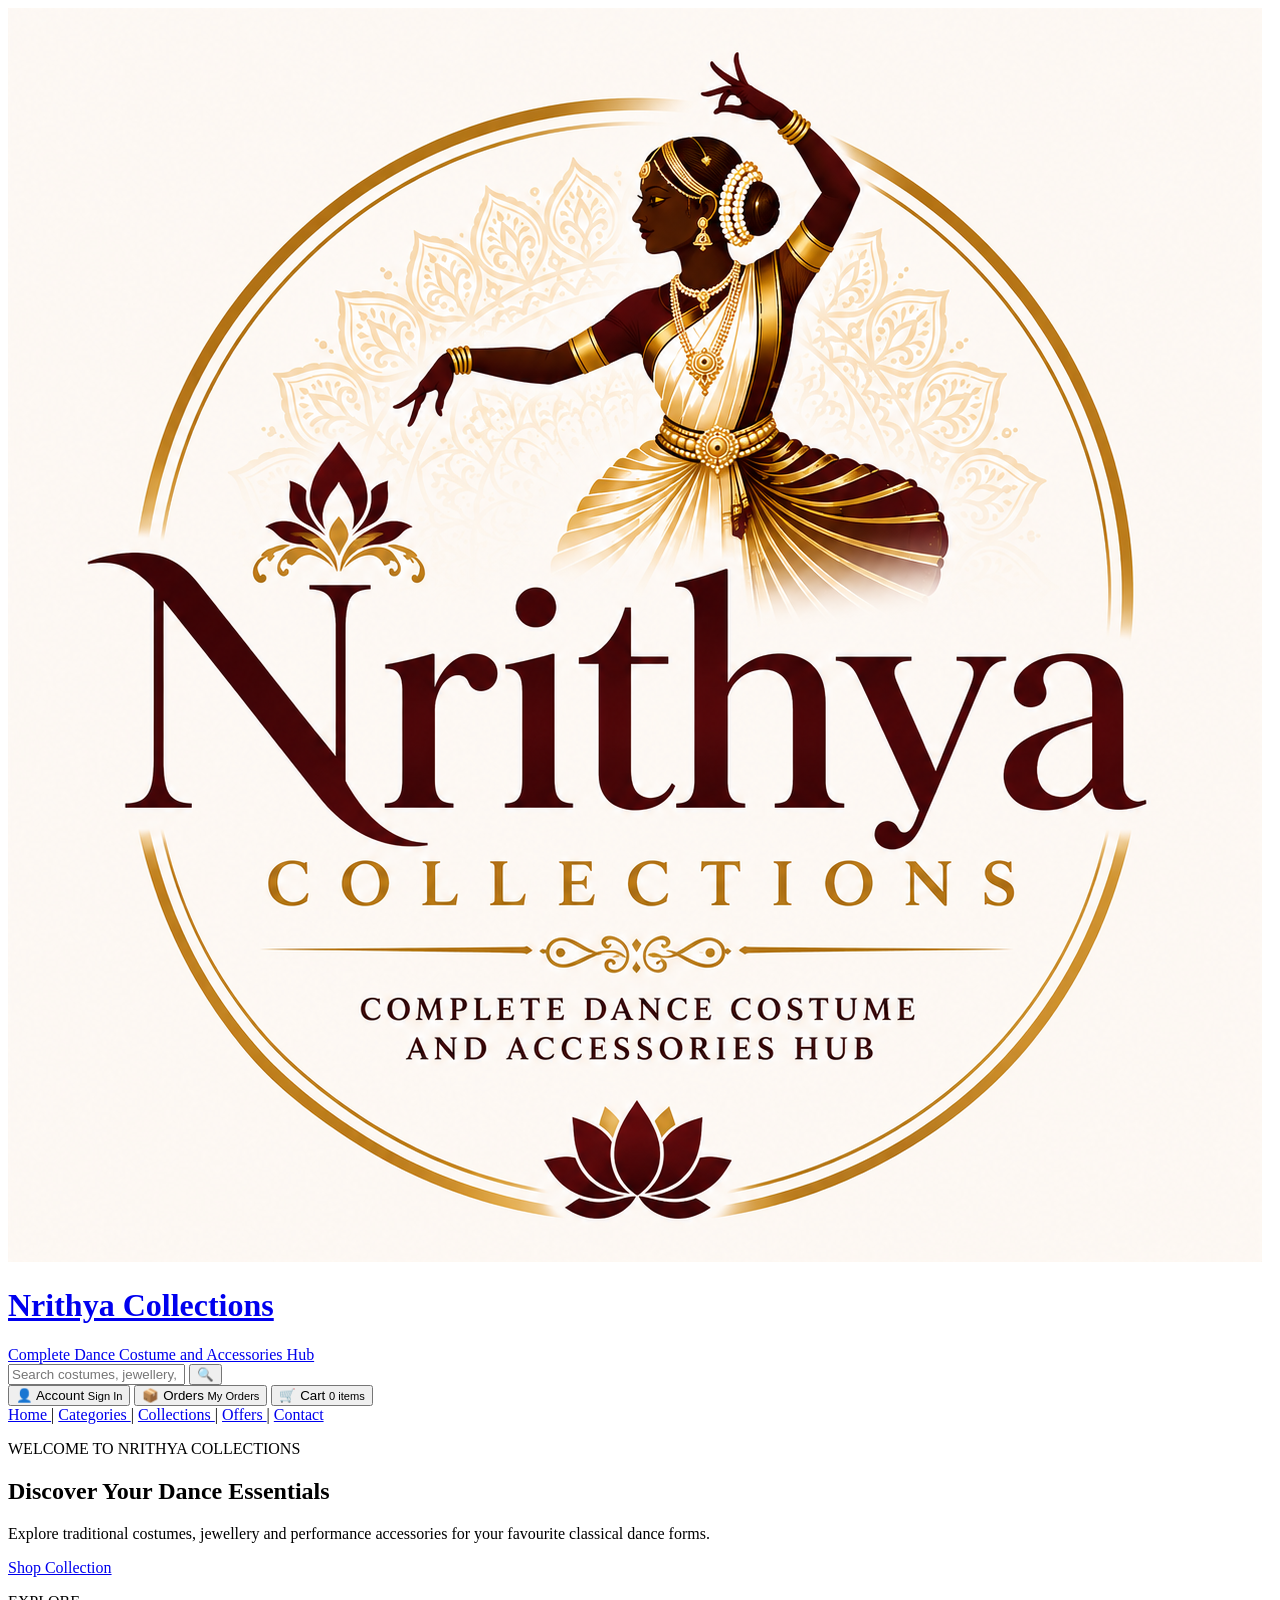
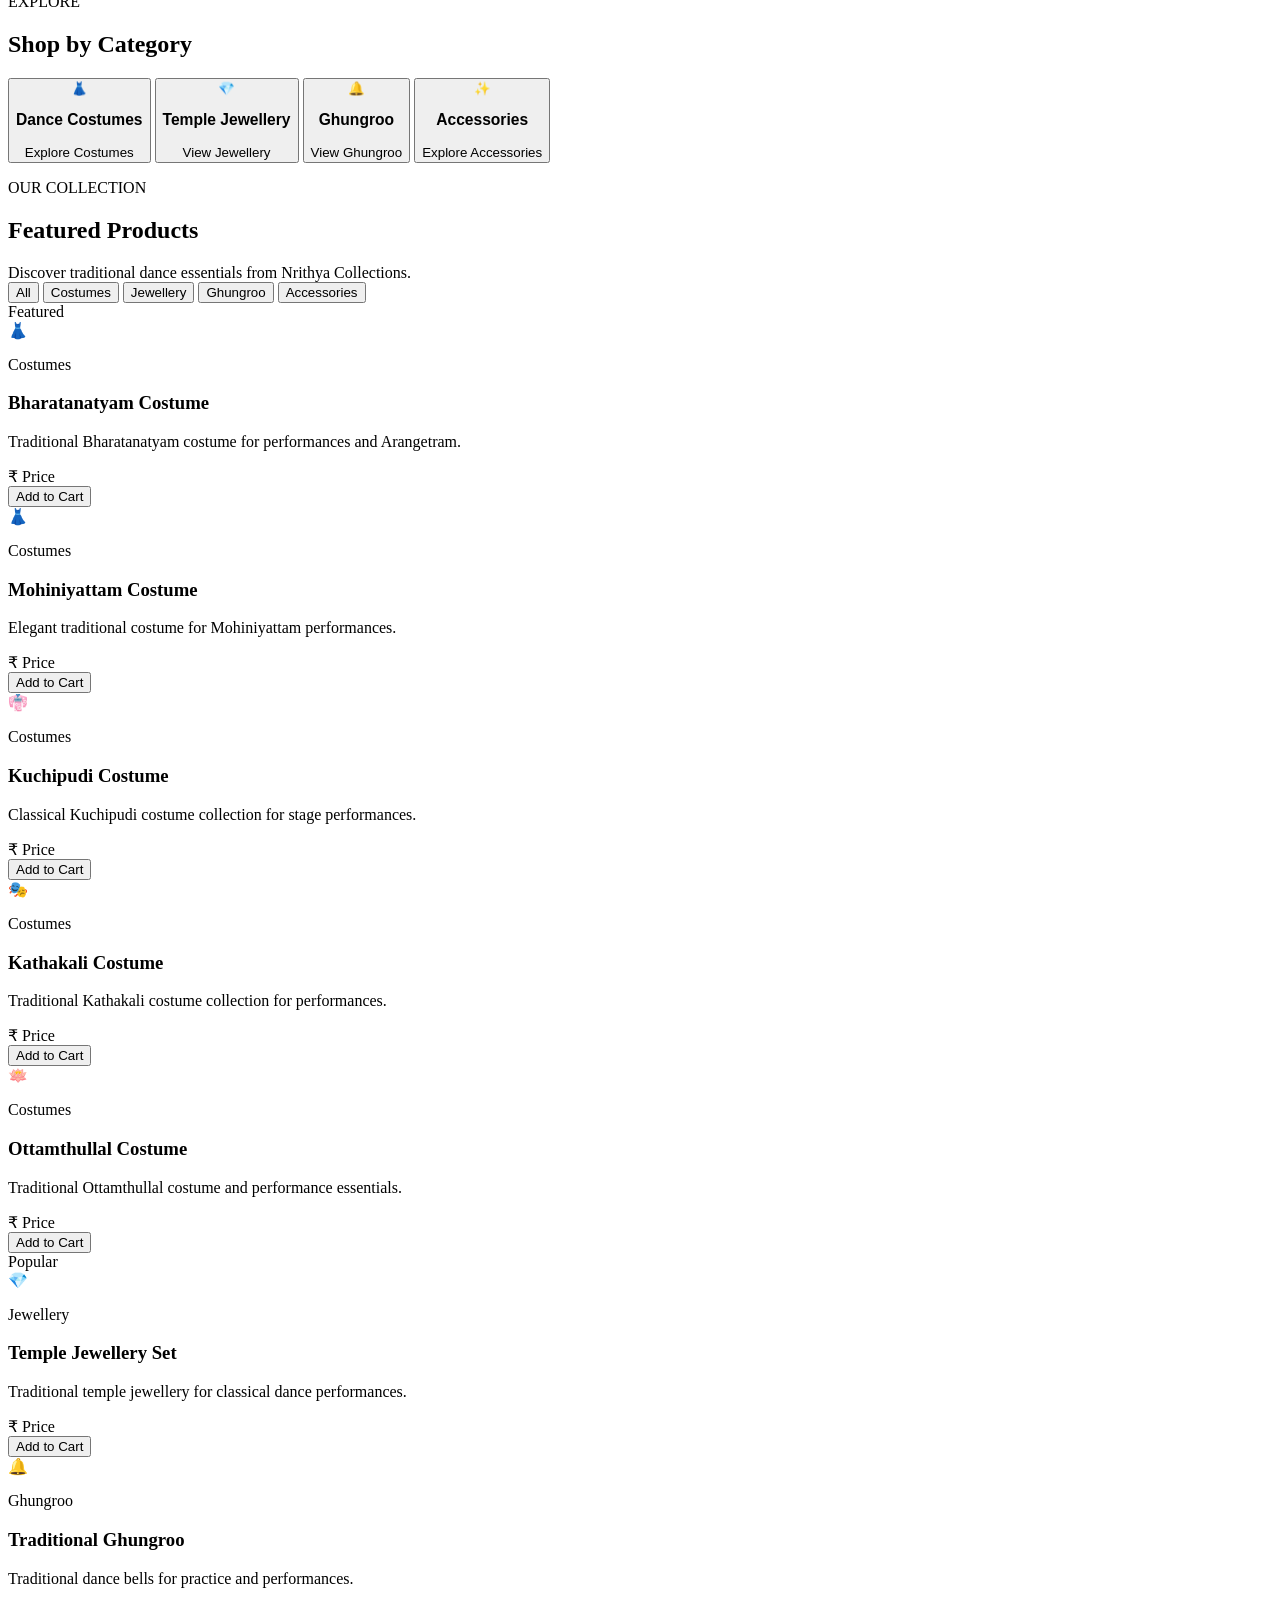
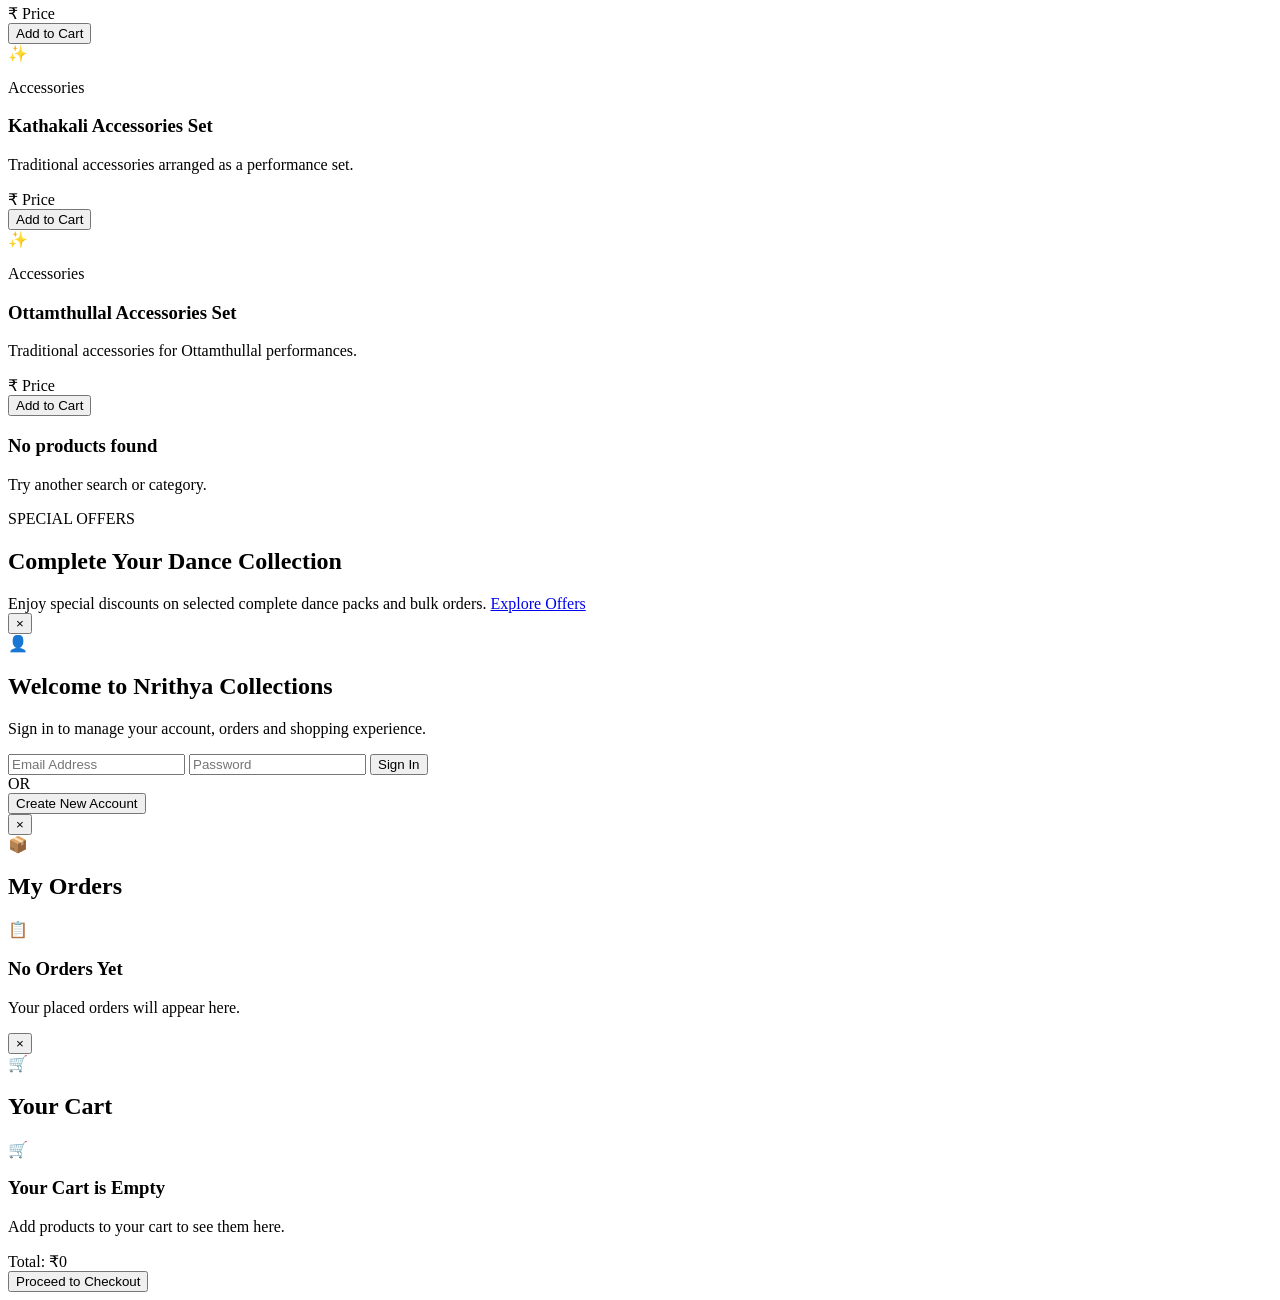
==== shop.html @ c2eb501c "Add initial shop.html for Nrithya Collections This is the initial commit of the shop.html file, whic" ====
<!DOCTYPE html>
<html lang="en">

<head>

    <meta charset="UTF-8">

    <meta name="viewport"
        content="width=device-width, initial-scale=1.0">

    <meta name="description"
        content="Nrithya Collections - Dance Costumes and Accessories">

    <title>Shop | Nrithya Collections</title>

    <link rel="stylesheet" href="shop.css">

</head>

<body>


<!-- ================= SHOP HEADER ================= -->

<header class="shop-header">

    <div class="header-main">


        <!-- BRAND -->

        <a href="index.html"
            class="brand">

            <img src="logo.png"
                alt="Nrithya Collections Logo">

            <div>

                <h1>
                    Nrithya Collections
                </h1>

                <span>
                    Complete Dance Costume and Accessories Hub
                </span>

            </div>

        </a>


        <!-- SEARCH -->

        <div class="search-box">

            <input
                type="text"
                id="searchInput"
                placeholder="Search costumes, jewellery, ghungroo..."
            >

            <button
                id="searchButton">

                🔍

            </button>

        </div>


        <!-- ACCOUNT / ORDERS / CART -->

        <div class="shop-actions">


            <button
                id="accountButton"
                class="action-button">

                <span class="action-icon">
                    👤
                </span>

                <span>

                    Account

                    <small>
                        Sign In
                    </small>

                </span>

            </button>


            <button
                id="ordersButton"
                class="action-button">

                <span class="action-icon">
                    📦
                </span>

                <span>

                    Orders

                    <small>
                        My Orders
                    </small>

                </span>

            </button>


            <button
                id="cartButton"
                class="cart-button">

                <span class="action-icon">
                    🛒
                </span>

                <span>

                    Cart

                    <small id="cartCount">
                        0 items
                    </small>

                </span>

            </button>

        </div>

    </div>


    <!-- ================= SHOP NAVIGATION ================= -->

    <nav class="shop-nav">

        <a href="index.html">
            Home
        </a>

        <span>|</span>

        <a href="#categories">
            Categories
        </a>

        <span>|</span>

        <a href="#products">
            Collections
        </a>

        <span>|</span>

        <a href="#offers">
            Offers
        </a>

        <span>|</span>

        <a href="index.html#contact">
            Contact
        </a>

    </nav>

</header>


<!-- ================= HERO ================= -->

<section class="shop-hero">

    <div class="hero-content">

        <p class="hero-label">
            WELCOME TO NRITHYA COLLECTIONS
        </p>

        <h2>
            Discover Your Dance Essentials
        </h2>

        <p>
            Explore traditional costumes, jewellery and
            performance accessories for your favourite
            classical dance forms.
        </p>

        <a href="#products"
            class="hero-button">

            Shop Collection

        </a>

    </div>

</section>


<!-- ================= CATEGORIES ================= -->

<section class="categories"
    id="categories">

    <div class="section-heading">

        <p>
            EXPLORE
        </p>

        <h2>
            Shop by Category
        </h2>

    </div>


    <div class="category-container">


        <button
            class="category-card"
            data-category="Costumes">

            <div class="category-icon">
                👗
            </div>

            <h3>
                Dance Costumes
            </h3>

            <span>
                Explore Costumes
            </span>

        </button>


        <button
            class="category-card"
            data-category="Jewellery">

            <div class="category-icon">
                💎
            </div>

            <h3>
                Temple Jewellery
            </h3>

            <span>
                View Jewellery
            </span>

        </button>


        <button
            class="category-card"
            data-category="Ghungroo">

            <div class="category-icon">
                🔔
            </div>

            <h3>
                Ghungroo
            </h3>

            <span>
                View Ghungroo
            </span>

        </button>


        <button
            class="category-card"
            data-category="Accessories">

            <div class="category-icon">
                ✨
            </div>

            <h3>
                Accessories
            </h3>

            <span>
                Explore Accessories
            </span>

        </button>


    </div>

</section>


<!-- ================= PRODUCTS ================= -->

<section class="products-section"
    id="products">


    <div class="section-heading">

        <p>
            OUR COLLECTION
        </p>

        <h2>
            Featured Products
        </h2>

        <span>
            Discover traditional dance essentials
            from Nrithya Collections.
        </span>

    </div>


    <!-- FILTERS -->

    <div class="filter-bar">

        <button
            class="filter-button active"
            data-filter="All">

            All

        </button>

        <button
            class="filter-button"
            data-filter="Costumes">

            Costumes

        </button>

        <button
            class="filter-button"
            data-filter="Jewellery">

            Jewellery

        </button>

        <button
            class="filter-button"
            data-filter="Ghungroo">

            Ghungroo

        </button>

        <button
            class="filter-button"
            data-filter="Accessories">

            Accessories

        </button>

    </div>


    <!-- PRODUCTS -->

    <div class="product-grid"
        id="productGrid">


        <!-- BHARATANATYAM -->

        <div class="product-card"
            data-category="Costumes">

            <div class="product-image">

                <span class="product-badge">
                    Featured
                </span>

                <div class="placeholder-image">
                    👗
                </div>

            </div>

            <div class="product-info">

                <p class="product-category">
                    Costumes
                </p>

                <h3>
                    Bharatanatyam Costume
                </h3>

                <p class="product-description">
                    Traditional Bharatanatyam costume
                    for performances and Arangetram.
                </p>

                <div class="product-bottom">

                    <div class="price">
                        ₹ Price
                    </div>

                    <button
                        class="add-cart"
                        data-name="Bharatanatyam Costume"
                        data-price="0">

                        Add to Cart

                    </button>

                </div>

            </div>

        </div>


        <!-- MOHINIYATTAM -->

        <div class="product-card"
            data-category="Costumes">

            <div class="product-image">

                <div class="placeholder-image">
                    👗
                </div>

            </div>

            <div class="product-info">

                <p class="product-category">
                    Costumes
                </p>

                <h3>
                    Mohiniyattam Costume
                </h3>

                <p class="product-description">
                    Elegant traditional costume
                    for Mohiniyattam performances.
                </p>

                <div class="product-bottom">

                    <div class="price">
                        ₹ Price
                    </div>

                    <button
                        class="add-cart"
                        data-name="Mohiniyattam Costume"
                        data-price="0">

                        Add to Cart

                    </button>

                </div>

            </div>

        </div>


        <!-- KUCHIPUDI -->

        <div class="product-card"
            data-category="Costumes">

            <div class="product-image">

                <div class="placeholder-image">
                    👘
                </div>

            </div>

            <div class="product-info">

                <p class="product-category">
                    Costumes
                </p>

                <h3>
                    Kuchipudi Costume
                </h3>

                <p class="product-description">
                    Classical Kuchipudi costume
                    collection for stage performances.
                </p>

                <div class="product-bottom">

                    <div class="price">
                        ₹ Price
                    </div>

                    <button
                        class="add-cart"
                        data-name="Kuchipudi Costume"
                        data-price="0">

                        Add to Cart

                    </button>

                </div>

            </div>

        </div>


        <!-- KATHAKALI -->

        <div class="product-card"
            data-category="Costumes">

            <div class="product-image">

                <div class="placeholder-image">
                    🎭
                </div>

            </div>

            <div class="product-info">

                <p class="product-category">
                    Costumes
                </p>

                <h3>
                    Kathakali Costume
                </h3>

                <p class="product-description">
                    Traditional Kathakali costume
                    collection for performances.
                </p>

                <div class="product-bottom">

                    <div class="price">
                        ₹ Price
                    </div>

                    <button
                        class="add-cart"
                        data-name="Kathakali Costume"
                        data-price="0">

                        Add to Cart

                    </button>

                </div>

            </div>

        </div>


        <!-- OTTAMTHULLAL -->

        <div class="product-card"
            data-category="Costumes">

            <div class="product-image">

                <div class="placeholder-image">
                    🪷
                </div>

            </div>

            <div class="product-info">

                <p class="product-category">
                    Costumes
                </p>

                <h3>
                    Ottamthullal Costume
                </h3>

                <p class="product-description">
                    Traditional Ottamthullal costume
                    and performance essentials.
                </p>

                <div class="product-bottom">

                    <div class="price">
                        ₹ Price
                    </div>

                    <button
                        class="add-cart"
                        data-name="Ottamthullal Costume"
                        data-price="0">

                        Add to Cart

                    </button>

                </div>

            </div>

        </div>


        <!-- JEWELLERY -->

        <div class="product-card"
            data-category="Jewellery">

            <div class="product-image">

                <span class="product-badge">
                    Popular
                </span>

                <div class="placeholder-image">
                    💎
                </div>

            </div>

            <div class="product-info">

                <p class="product-category">
                    Jewellery
                </p>

                <h3>
                    Temple Jewellery Set
                </h3>

                <p class="product-description">
                    Traditional temple jewellery
                    for classical dance performances.
                </p>

                <div class="product-bottom">

                    <div class="price">
                        ₹ Price
                    </div>

                    <button
                        class="add-cart"
                        data-name="Temple Jewellery Set"
                        data-price="0">

                        Add to Cart

                    </button>

                </div>

            </div>

        </div>


        <!-- GHUNGROO -->

        <div class="product-card"
            data-category="Ghungroo">

            <div class="product-image">

                <div class="placeholder-image">
                    🔔
                </div>

            </div>

            <div class="product-info">

                <p class="product-category">
                    Ghungroo
                </p>

                <h3>
                    Traditional Ghungroo
                </h3>

                <p class="product-description">
                    Traditional dance bells for
                    practice and performances.
                </p>

                <div class="product-bottom">

                    <div class="price">
                        ₹ Price
                    </div>

                    <button
                        class="add-cart"
                        data-name="Traditional Ghungroo"
                        data-price="0">

                        Add to Cart

                    </button>

                </div>

            </div>

        </div>


        <!-- KATHAKALI ACCESSORIES -->

        <div class="product-card"
            data-category="Accessories">

            <div class="product-image">

                <div class="placeholder-image">
                    ✨
                </div>

            </div>

            <div class="product-info">

                <p class="product-category">
                    Accessories
                </p>

                <h3>
                    Kathakali Accessories Set
                </h3>

                <p class="product-description">
                    Traditional accessories arranged
                    as a performance set.
                </p>

                <div class="product-bottom">

                    <div class="price">
                        ₹ Price
                    </div>

                    <button
                        class="add-cart"
                        data-name="Kathakali Accessories Set"
                        data-price="0">

                        Add to Cart

                    </button>

                </div>

            </div>

        </div>


        <!-- OTTAMTHULLAL ACCESSORIES -->

        <div class="product-card"
            data-category="Accessories">

            <div class="product-image">

                <div class="placeholder-image">
                    ✨
                </div>

            </div>

            <div class="product-info">

                <p class="product-category">
                    Accessories
                </p>

                <h3>
                    Ottamthullal Accessories Set
                </h3>

                <p class="product-description">
                    Traditional accessories for
                    Ottamthullal performances.
                </p>

                <div class="product-bottom">

                    <div class="price">
                        ₹ Price
                    </div>

                    <button
                        class="add-cart"
                        data-name="Ottamthullal Accessories Set"
                        data-price="0">

                        Add to Cart

                    </button>

                </div>

            </div>

        </div>


    </div>


    <!-- NO RESULTS -->

    <div id="noResults"
        class="no-results">

        <h3>
            No products found
        </h3>

        <p>
            Try another search or category.
        </p>

    </div>

</section>


<!-- ================= OFFERS ================= -->

<section class="shop-offers"
    id="offers">

    <div>

        <p>
            SPECIAL OFFERS
        </p>

        <h2>
            Complete Your Dance Collection
        </h2>

        <span>
            Enjoy special discounts on selected complete
            dance packs and bulk orders.
        </span>

        <a href="#products">
            Explore Offers
        </a>

    </div>

</section>


<!-- ================= ACCOUNT MODAL ================= -->

<div class="modal"
    id="accountModal">

    <div class="modal-box">

        <button
            class="close-button"
            data-close="accountModal">

            ×

        </button>

        <div class="modal-icon">
            👤
        </div>

        <h2>
            Welcome to Nrithya Collections
        </h2>

        <p>
            Sign in to manage your account,
            orders and shopping experience.
        </p>


        <input
            type="email"
            id="loginEmail"
            placeholder="Email Address">


        <input
            type="password"
            id="loginPassword"
            placeholder="Password">


        <button
            class="primary-button"
            id="signInButton">

            Sign In

        </button>


        <div class="or">
            OR
        </div>


        <button
            class="secondary-button"
            id="createAccountButton">

            Create New Account

        </button>

    </div>

</div>


<!-- ================= ORDERS MODAL ================= -->

<div class="modal"
    id="ordersModal">

    <div class="modal-box">

        <button
            class="close-button"
            data-close="ordersModal">

            ×

        </button>

        <div class="modal-icon">
            📦
        </div>

        <h2>
            My Orders
        </h2>

        <div class="empty-state">

            <div>
                📋
            </div>

            <h3>
                No Orders Yet
            </h3>

            <p>
                Your placed orders will appear here.
            </p>

        </div>

    </div>

</div>


<!-- ================= CART MODAL ================= -->

<div class="modal"
    id="cartModal">

    <div class="modal-box cart-box">

        <button
            class="close-button"
            data-close="cartModal">

            ×

        </button>

        <div class="modal-icon">
            🛒
        </div>

        <h2>
            Your Cart
        </h2>

        <div id="cartItems">

            <div class="empty-state">

                <div>
                    🛒
                </div>

                <h3>
                    Your Cart is Empty
                </h3>

                <p>
                    Add products to your cart
                    to see them here.
                </p>

            </div>

        </div>


        <div class="cart-total"
            id="cartTotal">

            Total: ₹0

        </div>


        <button
            class="primary-button"
            id="checkoutButton">

            Proceed to Checkout

        </button>

    </div>

</div>


<!-- ================= FOOTER ================= -->

<footer>

    <div class="footer-c
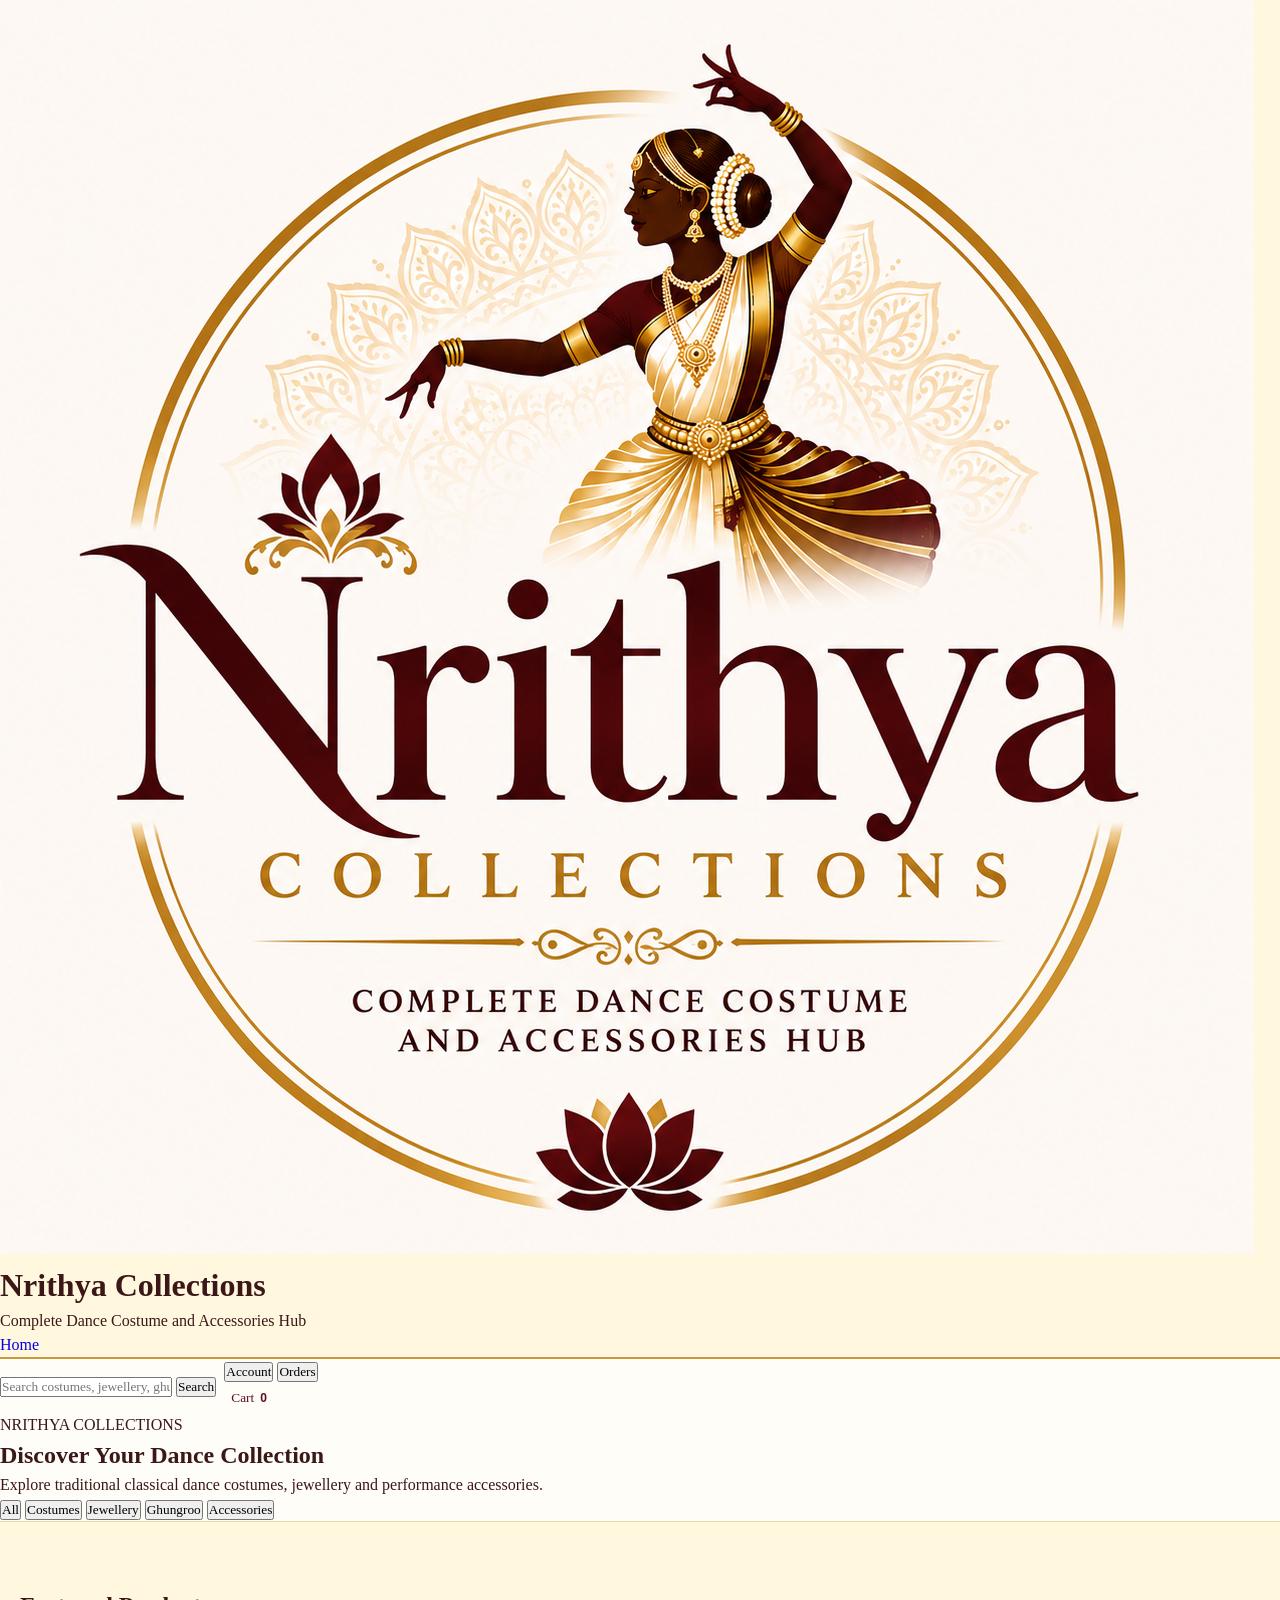
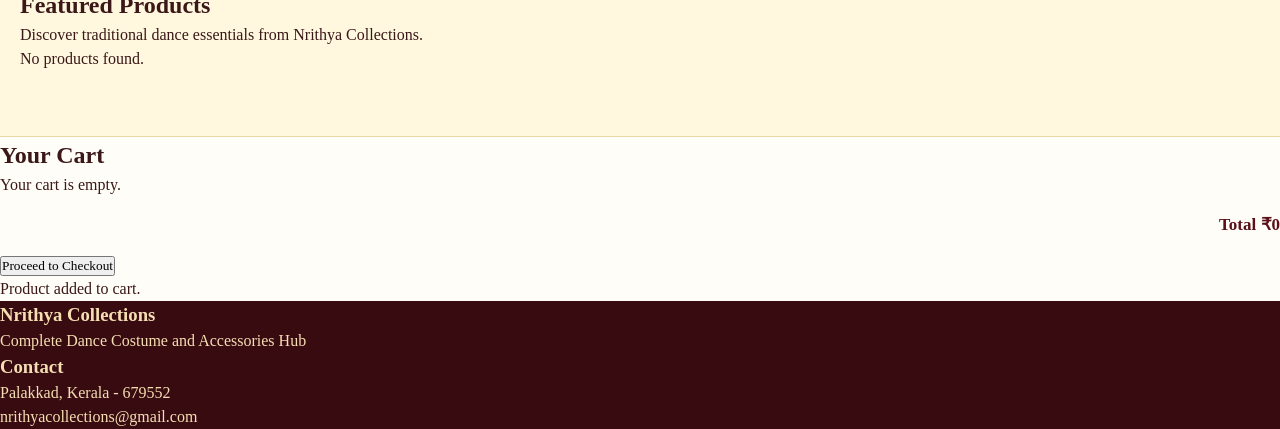
==== commit 0d65a226: "Refactor shop.html for better structure and SEO Updated meta description and improved header structu" ====
--- a/shop.html
+++ b/shop.html
@@ -6,10 +6,10 @@
     <meta charset="UTF-8">
 
     <meta name="viewport"
-        content="width=device-width, initial-scale=1.0">
+          content="width=device-width, initial-scale=1.0">
 
     <meta name="description"
-        content="Nrithya Collections - Dance Costumes and Accessories">
+          content="Nrithya Collections - Classical Dance Costumes and Accessories">
 
     <title>Shop | Nrithya Collections</title>
 
@@ -17,6 +17,7 @@
 
 </head>
 
+
 <body>
 
 
@@ -24,1060 +25,454 @@
 
 <header class="shop-header">
 
-    <div class="header-main">
-
-
-        <!-- BRAND -->
-
-        <a href="index.html"
-            class="brand">
+    <div class="shop-header-container">
+
+        <a href="index.html" class="shop-logo-link">
 
             <img src="logo.png"
-                alt="Nrithya Collections Logo">
-
-            <div>
-
-                <h1>
-                    Nrithya Collections
-                </h1>
-
-                <span>
-                    Complete Dance Costume and Accessories Hub
-                </span>
-
-            </div>
+                 alt="Nrithya Collections Logo"
+                 class="shop-logo">
 
         </a>
 
 
-        <!-- SEARCH -->
-
-        <div class="search-box">
-
-            <input
-                type="text"
-                id="searchInput"
-                placeholder="Search costumes, jewellery, ghungroo..."
-            >
-
-            <button
-                id="searchButton">
-
-                🔍
-
-            </button>
+        <div class="shop-brand">
+
+            <h1>Nrithya Collections</h1>
+
+            <p>Complete Dance Costume and Accessories Hub</p>
 
         </div>
 
 
-        <!-- ACCOUNT / ORDERS / CART -->
-
-        <div class="shop-actions">
-
-
-            <button
-                id="accountButton"
-                class="action-button">
-
-                <span class="action-icon">
-                    👤
-                </span>
-
-                <span>
-
-                    Account
-
-                    <small>
-                        Sign In
-                    </small>
-
-                </span>
-
-            </button>
-
-
-            <button
-                id="ordersButton"
-                class="action-button">
-
-                <span class="action-icon">
-                    📦
-                </span>
-
-                <span>
-
-                    Orders
-
-                    <small>
-                        My Orders
-                    </small>
-
-                </span>
-
-            </button>
-
-
-            <button
-                id="cartButton"
-                class="cart-button">
-
-                <span class="action-icon">
-                    🛒
-                </span>
-
-                <span>
-
-                    Cart
-
-                    <small id="cartCount">
-                        0 items
-                    </small>
-
-                </span>
-
-            </button>
-
-        </div>
-
-    </div>
-
-
-    <!-- ================= SHOP NAVIGATION ================= -->
-
-    <nav class="shop-nav">
-
-        <a href="index.html">
+        <a href="index.html" class="home-button">
             Home
         </a>
 
-        <span>|</span>
-
-        <a href="#categories">
-            Categories
-        </a>
-
-        <span>|</span>
-
-        <a href="#products">
-            Collections
-        </a>
-
-        <span>|</span>
-
-        <a href="#offers">
-            Offers
-        </a>
-
-        <span>|</span>
-
-        <a href="index.html#contact">
-            Contact
-        </a>
-
-    </nav>
+    </div>
 
 </header>
 
 
-<!-- ================= HERO ================= -->
-
-<section class="shop-hero">
-
-    <div class="hero-content">
-
-        <p class="hero-label">
-            WELCOME TO NRITHYA COLLECTIONS
-        </p>
-
-        <h2>
-            Discover Your Dance Essentials
-        </h2>
+
+<!-- ================= SHOP ACTION BAR ================= -->
+
+<section class="shop-actions">
+
+    <div class="search-container">
+
+        <input
+            type="text"
+            id="searchInput"
+            placeholder="Search costumes, jewellery, ghungroo..."
+            autocomplete="off">
+
+        <button id="searchButton">
+            Search
+        </button>
+
+    </div>
+
+
+    <div class="action-buttons">
+
+        <button id="accountButton">
+            Account
+        </button>
+
+        <button id="ordersButton">
+            Orders
+        </button>
+
+        <button id="cartButton" class="cart-button">
+
+            Cart
+
+            <span id="cartCount">0</span>
+
+        </button>
+
+    </div>
+
+</section>
+
+
+
+<!-- ================= SHOP INTRO ================= -->
+
+<section class="shop-intro">
+
+    <p class="shop-label">
+        NRITHYA COLLECTIONS
+    </p>
+
+    <h2>
+        Discover Your Dance Collection
+    </h2>
+
+    <p>
+        Explore traditional classical dance costumes,
+        jewellery and performance accessories.
+    </p>
+
+</section>
+
+
+
+<!-- ================= CATEGORY FILTERS ================= -->
+
+<section class="category-section">
+
+    <button class="category-button active"
+            data-category="all">
+        All
+    </button>
+
+    <button class="category-button"
+            data-category="costumes">
+        Costumes
+    </button>
+
+    <button class="category-button"
+            data-category="jewellery">
+        Jewellery
+    </button>
+
+    <button class="category-button"
+            data-category="ghungroo">
+        Ghungroo
+    </button>
+
+    <button class="category-button"
+            data-category="accessories">
+        Accessories
+    </button>
+
+</section>
+
+
+
+<!-- ================= PRODUCTS ================= -->
+
+<section class="products-section">
+
+    <div class="products-heading">
+
+        <h2>Featured Products</h2>
 
         <p>
-            Explore traditional costumes, jewellery and
-            performance accessories for your favourite
-            classical dance forms.
-        </p>
-
-        <a href="#products"
-            class="hero-button">
-
-            Shop Collection
-
-        </a>
-
-    </div>
-
-</section>
-
-
-<!-- ================= CATEGORIES ================= -->
-
-<section class="categories"
-    id="categories">
-
-    <div class="section-heading">
-
-        <p>
-            EXPLORE
-        </p>
-
-        <h2>
-            Shop by Category
-        </h2>
-
-    </div>
-
-
-    <div class="category-container">
-
-
-        <button
-            class="category-card"
-            data-category="Costumes">
-
-            <div class="category-icon">
-                👗
-            </div>
-
-            <h3>
-                Dance Costumes
-            </h3>
-
-            <span>
-                Explore Costumes
-            </span>
-
-        </button>
-
-
-        <button
-            class="category-card"
-            data-category="Jewellery">
-
-            <div class="category-icon">
-                💎
-            </div>
-
-            <h3>
-                Temple Jewellery
-            </h3>
-
-            <span>
-                View Jewellery
-            </span>
-
-        </button>
-
-
-        <button
-            class="category-card"
-            data-category="Ghungroo">
-
-            <div class="category-icon">
-                🔔
-            </div>
-
-            <h3>
-                Ghungroo
-            </h3>
-
-            <span>
-                View Ghungroo
-            </span>
-
-        </button>
-
-
-        <button
-            class="category-card"
-            data-category="Accessories">
-
-            <div class="category-icon">
-                ✨
-            </div>
-
-            <h3>
-                Accessories
-            </h3>
-
-            <span>
-                Explore Accessories
-            </span>
-
-        </button>
-
-
-    </div>
-
-</section>
-
-
-<!-- ================= PRODUCTS ================= -->
-
-<section class="products-section"
-    id="products">
-
-
-    <div class="section-heading">
-
-        <p>
-            OUR COLLECTION
-        </p>
-
-        <h2>
-            Featured Products
-        </h2>
-
-        <span>
             Discover traditional dance essentials
             from Nrithya Collections.
-        </span>
-
-    </div>
-
-
-    <!-- FILTERS -->
-
-    <div class="filter-bar">
-
-        <button
-            class="filter-button active"
-            data-filter="All">
-
-            All
-
-        </button>
-
-        <button
-            class="filter-button"
-            data-filter="Costumes">
-
-            Costumes
-
-        </button>
-
-        <button
-            class="filter-button"
-            data-filter="Jewellery">
-
-            Jewellery
-
-        </button>
-
-        <button
-            class="filter-button"
-            data-filter="Ghungroo">
-
-            Ghungroo
-
-        </button>
-
-        <button
-            class="filter-button"
-            data-filter="Accessories">
-
-            Accessories
-
-        </button>
-
-    </div>
-
-
-    <!-- PRODUCTS -->
-
-    <div class="product-grid"
-        id="productGrid">
-
-
-        <!-- BHARATANATYAM -->
-
-        <div class="product-card"
-            data-category="Costumes">
-
-            <div class="product-image">
-
-                <span class="product-badge">
-                    Featured
-                </span>
-
-                <div class="placeholder-image">
-                    👗
+        </p>
+
+    </div>
+
+
+    <div id="productGrid"
+         class="product-grid">
+
+        <!-- Products are generated by shop.js -->
+
+    </div>
+
+
+    <p id="noProducts"
+       class="no-products">
+
+        No products found.
+
+    </p>
+
+</section>
+
+
+
+<!-- ================= CART DRAWER ================= -->
+
+<div id="cartOverlay"
+     class="overlay">
+
+</div>
+
+
+<aside id="cartDrawer"
+       class="cart-drawer">
+
+    <div class="cart-header">
+
+        <h2>Your Cart</h2>
+
+        <button id="closeCart"
+                class="close-button">
+            ×
+        </button>
+
+    </div>
+
+
+    <div id="cartItems"
+         class="cart-items">
+
+        <p class="empty-cart">
+            Your cart is empty.
+        </p>
+
+    </div>
+
+
+    <div class="cart-footer">
+
+        <div class="cart-total">
+
+            <span>Total</span>
+
+            <strong id="cartTotal">
+                ₹0
+            </strong>
+
+        </div>
+
+
+        <button id="checkoutButton"
+                class="checkout-button">
+
+            Proceed to Checkout
+
+        </button>
+
+    </div>
+
+</aside>
+
+
+
+<!-- ================= ACCOUNT MODAL ================= -->
+
+<div id="accountModal"
+     class="modal">
+
+    <div class="modal-content">
+
+        <button class="modal-close"
+                data-close="accountModal">
+            ×
+        </button>
+
+
+        <div id="accountLogin">
+
+            <p class="modal-label">
+                MY ACCOUNT
+            </p>
+
+            <h2>Sign In</h2>
+
+            <p class="modal-description">
+                Sign in to manage your account and orders.
+            </p>
+
+
+            <form id="loginForm">
+
+                <input
+                    type="email"
+                    id="loginEmail"
+                    placeholder="Email address"
+                    required>
+
+                <input
+                    type="password"
+                    id="loginPassword"
+                    placeholder="Password"
+                    required>
+
+                <button type="submit"
+                        class="modal-button">
+
+                    Sign In
+
+                </button>
+
+            </form>
+
+
+            <p class="switch-text">
+
+                New customer?
+
+                <button id="showRegister"
+                        class="text-button">
+
+                    Create an account
+
+                </button>
+
+            </p>
+
+        </div>
+
+
+
+        <!-- REGISTER -->
+
+        <div id="accountRegister"
+             class="hidden">
+
+            <p class="modal-label">
+                MY ACCOUNT
+            </p>
+
+            <h2>Create Account</h2>
+
+            <p class="modal-description">
+                Create an account to manage your orders.
+            </p>
+
+
+            <form id="registerForm">
+
+                <input
+                    type="text"
+                    id="registerName"
+                    placeholder="Full name"
+                    required>
+
+                <input
+                    type="email"
+                    id="registerEmail"
+                    placeholder="Email address"
+                    required>
+
+                <input
+                    type="password"
+                    id="registerPassword"
+                    placeholder="Create password"
+                    required>
+
+                <button type="submit"
+                        class="modal-button">
+
+                    Create Account
+
+                </button>
+
+            </form>
+
+
+            <p class="switch-text">
+
+                Already have an account?
+
+                <button id="showLogin"
+                        class="text-button">
+
+                    Sign in
+
+                </button>
+
+            </p>
+
+        </div>
+
+
+    </div>
+
+</div>
+
+
+
+<!-- ================= ORDERS MODAL ================= -->
+
+<div id="ordersModal"
+     class="modal">
+
+    <div class="modal-content orders-content">
+
+        <button class="modal-close"
+                data-close="ordersModal">
+            ×
+        </button>
+
+
+        <p class="modal-label">
+            MY ACCOUNT
+        </p>
+
+        <h2>My Orders</h2>
+
+
+        <div id="ordersList"
+             class="orders-list">
+
+            <div class="empty-orders">
+
+                <div class="empty-icon">
+                    📦
                 </div>
 
+                <h3>No orders yet</h3>
+
+                <p>
+                    Your placed orders will appear here.
+                </p>
+
             </div>
 
-            <div class="product-info">
-
-                <p class="product-category">
-                    Costumes
-                </p>
-
-                <h3>
-                    Bharatanatyam Costume
-                </h3>
-
-                <p class="product-description">
-                    Traditional Bharatanatyam costume
-                    for performances and Arangetram.
-                </p>
-
-                <div class="product-bottom">
-
-                    <div class="price">
-                        ₹ Price
-                    </div>
-
-                    <button
-                        class="add-cart"
-                        data-name="Bharatanatyam Costume"
-                        data-price="0">
-
-                        Add to Cart
-
-                    </button>
-
-                </div>
-
-            </div>
-
         </div>
 
-
-        <!-- MOHINIYATTAM -->
-
-        <div class="product-card"
-            data-category="Costumes">
-
-            <div class="product-image">
-
-                <div class="placeholder-image">
-                    👗
-                </div>
-
-            </div>
-
-            <div class="product-info">
-
-                <p class="product-category">
-                    Costumes
-                </p>
-
-                <h3>
-                    Mohiniyattam Costume
-                </h3>
-
-                <p class="product-description">
-                    Elegant traditional costume
-                    for Mohiniyattam performances.
-                </p>
-
-                <div class="product-bottom">
-
-                    <div class="price">
-                        ₹ Price
-                    </div>
-
-                    <button
-                        class="add-cart"
-                        data-name="Mohiniyattam Costume"
-                        data-price="0">
-
-                        Add to Cart
-
-                    </button>
-
-                </div>
-
-            </div>
-
-        </div>
-
-
-        <!-- KUCHIPUDI -->
-
-        <div class="product-card"
-            data-category="Costumes">
-
-            <div class="product-image">
-
-                <div class="placeholder-image">
-                    👘
-                </div>
-
-            </div>
-
-            <div class="product-info">
-
-                <p class="product-category">
-                    Costumes
-                </p>
-
-                <h3>
-                    Kuchipudi Costume
-                </h3>
-
-                <p class="product-description">
-                    Classical Kuchipudi costume
-                    collection for stage performances.
-                </p>
-
-                <div class="product-bottom">
-
-                    <div class="price">
-                        ₹ Price
-                    </div>
-
-                    <button
-                        class="add-cart"
-                        data-name="Kuchipudi Costume"
-                        data-price="0">
-
-                        Add to Cart
-
-                    </button>
-
-                </div>
-
-            </div>
-
-        </div>
-
-
-        <!-- KATHAKALI -->
-
-        <div class="product-card"
-            data-category="Costumes">
-
-            <div class="product-image">
-
-                <div class="placeholder-image">
-                    🎭
-                </div>
-
-            </div>
-
-            <div class="product-info">
-
-                <p class="product-category">
-                    Costumes
-                </p>
-
-                <h3>
-                    Kathakali Costume
-                </h3>
-
-                <p class="product-description">
-                    Traditional Kathakali costume
-                    collection for performances.
-                </p>
-
-                <div class="product-bottom">
-
-                    <div class="price">
-                        ₹ Price
-                    </div>
-
-                    <button
-                        class="add-cart"
-                        data-name="Kathakali Costume"
-                        data-price="0">
-
-                        Add to Cart
-
-                    </button>
-
-                </div>
-
-            </div>
-
-        </div>
-
-
-        <!-- OTTAMTHULLAL -->
-
-        <div class="product-card"
-            data-category="Costumes">
-
-            <div class="product-image">
-
-                <div class="placeholder-image">
-                    🪷
-                </div>
-
-            </div>
-
-            <div class="product-info">
-
-                <p class="product-category">
-                    Costumes
-                </p>
-
-                <h3>
-                    Ottamthullal Costume
-                </h3>
-
-                <p class="product-description">
-                    Traditional Ottamthullal costume
-                    and performance essentials.
-                </p>
-
-                <div class="product-bottom">
-
-                    <div class="price">
-                        ₹ Price
-                    </div>
-
-                    <button
-                        class="add-cart"
-                        data-name="Ottamthullal Costume"
-                        data-price="0">
-
-                        Add to Cart
-
-                    </button>
-
-                </div>
-
-            </div>
-
-        </div>
-
-
-        <!-- JEWELLERY -->
-
-        <div class="product-card"
-            data-category="Jewellery">
-
-            <div class="product-image">
-
-                <span class="product-badge">
-                    Popular
-                </span>
-
-                <div class="placeholder-image">
-                    💎
-                </div>
-
-            </div>
-
-            <div class="product-info">
-
-                <p class="product-category">
-                    Jewellery
-                </p>
-
-                <h3>
-                    Temple Jewellery Set
-                </h3>
-
-                <p class="product-description">
-                    Traditional temple jewellery
-                    for classical dance performances.
-                </p>
-
-                <div class="product-bottom">
-
-                    <div class="price">
-                        ₹ Price
-                    </div>
-
-                    <button
-                        class="add-cart"
-                        data-name="Temple Jewellery Set"
-                        data-price="0">
-
-                        Add to Cart
-
-                    </button>
-
-                </div>
-
-            </div>
-
-        </div>
-
-
-        <!-- GHUNGROO -->
-
-        <div class="product-card"
-            data-category="Ghungroo">
-
-            <div class="product-image">
-
-                <div class="placeholder-image">
-                    🔔
-                </div>
-
-            </div>
-
-            <div class="product-info">
-
-                <p class="product-category">
-                    Ghungroo
-                </p>
-
-                <h3>
-                    Traditional Ghungroo
-                </h3>
-
-                <p class="product-description">
-                    Traditional dance bells for
-                    practice and performances.
-                </p>
-
-                <div class="product-bottom">
-
-                    <div class="price">
-                        ₹ Price
-                    </div>
-
-                    <button
-                        class="add-cart"
-                        data-name="Traditional Ghungroo"
-                        data-price="0">
-
-                        Add to Cart
-
-                    </button>
-
-                </div>
-
-            </div>
-
-        </div>
-
-
-        <!-- KATHAKALI ACCESSORIES -->
-
-        <div class="product-card"
-            data-category="Accessories">
-
-            <div class="product-image">
-
-                <div class="placeholder-image">
-                    ✨
-                </div>
-
-            </div>
-
-            <div class="product-info">
-
-                <p class="product-category">
-                    Accessories
-                </p>
-
-                <h3>
-                    Kathakali Accessories Set
-                </h3>
-
-                <p class="product-description">
-                    Traditional accessories arranged
-                    as a performance set.
-                </p>
-
-                <div class="product-bottom">
-
-                    <div class="price">
-                        ₹ Price
-                    </div>
-
-                    <button
-                        class="add-cart"
-                        data-name="Kathakali Accessories Set"
-                        data-price="0">
-
-                        Add to Cart
-
-                    </button>
-
-                </div>
-
-            </div>
-
-        </div>
-
-
-        <!-- OTTAMTHULLAL ACCESSORIES -->
-
-        <div class="product-card"
-            data-category="Accessories">
-
-            <div class="product-image">
-
-                <div class="placeholder-image">
-                    ✨
-                </div>
-
-            </div>
-
-            <div class="product-info">
-
-                <p class="product-category">
-                    Accessories
-                </p>
-
-                <h3>
-                    Ottamthullal Accessories Set
-                </h3>
-
-                <p class="product-description">
-                    Traditional accessories for
-                    Ottamthullal performances.
-                </p>
-
-                <div class="product-bottom">
-
-                    <div class="price">
-                        ₹ Price
-                    </div>
-
-                    <button
-                        class="add-cart"
-                        data-name="Ottamthullal Accessories Set"
-                        data-price="0">
-
-                        Add to Cart
-
-                    </button>
-
-                </div>
-
-            </div>
-
-        </div>
-
-
-    </div>
-
-
-    <!-- NO RESULTS -->
-
-    <div id="noResults"
-        class="no-results">
-
-        <h3>
-            No products found
-        </h3>
+    </div>
+
+</div>
+
+
+
+<!-- ================= TOAST ================= -->
+
+<div id="toast"
+     class="toast">
+
+    Product added to cart.
+
+</div>
+
+
+
+<!-- ================= FOOTER ================= -->
+
+<footer class="shop-footer">
+
+    <div>
+
+        <h3>Nrithya Collections</h3>
 
         <p>
-            Try another search or category.
-        </p>
-
-    </div>
-
-</section>
-
-
-<!-- ================= OFFERS ================= -->
-
-<section class="shop-offers"
-    id="offers">
+            Complete Dance Costume and Accessories Hub
+        </p>
+
+    </div>
+
 
     <div>
 
+        <h3>Contact</h3>
+
         <p>
-            SPECIAL OFFERS
-        </p>
-
-        <h2>
-            Complete Your Dance Collection
-        </h2>
-
-        <span>
-            Enjoy special discounts on selected complete
-            dance packs and bulk orders.
-        </span>
-
-        <a href="#products">
-            Explore Offers
-        </a>
-
-    </div>
-
-</section>
-
-
-<!-- ================= ACCOUNT MODAL ================= -->
-
-<div class="modal"
-    id="accountModal">
-
-    <div class="modal-box">
-
-        <button
-            class="close-button"
-            data-close="accountModal">
-
-            ×
-
-        </button>
-
-        <div class="modal-icon">
-            👤
-        </div>
-
-        <h2>
-            Welcome to Nrithya Collections
-        </h2>
+            Palakkad, Kerala - 679552
+        </p>
 
         <p>
-            Sign in to manage your account,
-            orders and shopping experience.
-        </p>
-
-
-        <input
-            type="email"
-            id="loginEmail"
-            placeholder="Email Address">
-
-
-        <input
-            type="password"
-            id="loginPassword"
-            placeholder="Password">
-
-
-        <button
-            class="primary-button"
-            id="signInButton">
-
-            Sign In
-
-        </button>
-
-
-        <div class="or">
-            OR
-        </div>
-
-
-        <button
-            class="secondary-button"
-            id="createAccountButton">
-
-            Create New Account
-
-        </button>
-
-    </div>
-
-</div>
-
-
-<!-- ================= ORDERS MODAL ================= -->
-
-<div class="modal"
-    id="ordersModal">
-
-    <div class="modal-box">
-
-        <button
-            class="close-button"
-            data-close="ordersModal">
-
-            ×
-
-        </button>
-
-        <div class="modal-icon">
-            📦
-        </div>
-
-        <h2>
-            My Orders
-        </h2>
-
-        <div class="empty-state">
-
-            <div>
-                📋
-            </div>
-
-            <h3>
-                No Orders Yet
-            </h3>
-
-            <p>
-                Your placed orders will appear here.
-            </p>
-
-        </div>
-
-    </div>
-
-</div>
-
-
-<!-- ================= CART MODAL ================= -->
-
-<div class="modal"
-    id="cartModal">
-
-    <div class="modal-box cart-box">
-
-        <button
-            class="close-button"
-            data-close="cartModal">
-
-            ×
-
-        </button>
-
-        <div class="modal-icon">
-            🛒
-        </div>
-
-        <h2>
-            Your Cart
-        </h2>
-
-        <div id="cartItems">
-
-            <div class="empty-state">
-
-                <div>
-                    🛒
-                </div>
-
-                <h3>
-                    Your Cart is Empty
-                </h3>
-
-                <p>
-                    Add products to your cart
-                    to see them here.
-                </p>
-
-            </div>
-
-        </div>
-
-
-        <div class="cart-total"
-            id="cartTotal">
-
-            Total: ₹0
-
-        </div>
-
-
-        <button
-            class="primary-button"
-            id="checkoutButton">
-
-            Proceed to Checkout
-
-        </button>
-
-    </div>
-
-</div>
-
-
-<!-- ================= FOOTER ================= -->
-
-<footer>
-
-    <div class="footer-c
+            nrithyacollections@gmail.com
+        </p>
+
+    </div>
+
+</footer>
+
+
+<script src="shop.js"></script>
+
+</body>
+
+</html>
+                               
+                                              
--- a/shop.css
+++ b/shop.css
@@ -0,0 +1,1192 @@
+/* ================= GENERAL ================= */
+
+* {
+    margin: 0;
+    padding: 0;
+    box-sizing: border-box;
+}
+
+html {
+    scroll-behavior: smooth;
+}
+
+body {
+    font-family: Georgia, "Times New Roman", serif;
+
+    background: #fffdf7;
+
+    color: #3b1717;
+
+    line-height: 1.5;
+}
+
+button,
+input {
+    font-family: inherit;
+}
+
+button {
+    cursor: pointer;
+}
+
+a {
+    text-decoration: none;
+}
+
+
+/* ================= SHOP HEADER ================= */
+
+.shop-header {
+    background: #fff8df;
+
+    border-bottom: 2px solid #c79a3b;
+
+    position: sticky;
+
+    top: 0;
+
+    z-index: 1000;
+}
+
+.header-main {
+    max-width: 1250px;
+
+    margin: auto;
+
+    min-height: 82px;
+
+    padding: 12px 20px;
+
+    display: flex;
+
+    align-items: center;
+
+    gap: 25px;
+}
+
+
+/* ================= BRAND ================= */
+
+.brand {
+    display: flex;
+
+    align-items: center;
+
+    gap: 10px;
+
+    color: #5a1019;
+
+    min-width: 235px;
+}
+
+.brand img {
+    width: 55px;
+
+    height: 55px;
+
+    object-fit: contain;
+}
+
+.brand h1 {
+    font-size: 20px;
+
+    line-height: 1.2;
+}
+
+.brand span {
+    display: block;
+
+    color: #8a6a28;
+
+    font-family: Arial, sans-serif;
+
+    font-size: 10px;
+
+    margin-top: 3px;
+}
+
+
+/* ================= SEARCH ================= */
+
+.search-box {
+    flex: 1;
+
+    max-width: 500px;
+
+    height: 44px;
+
+    display: flex;
+
+    background: white;
+
+    border: 1px solid #d7bd78;
+
+    border-radius: 25px;
+
+    overflow: hidden;
+
+    box-shadow: 0 2px 8px rgba(80, 30, 20, 0.06);
+}
+
+.search-box input {
+    flex: 1;
+
+    border: none;
+
+    outline: none;
+
+    padding: 0 18px;
+
+    font-size: 14px;
+
+    color: #4a2a25;
+
+    background: transparent;
+}
+
+.search-box button {
+    width: 55px;
+
+    border: none;
+
+    background: #5a1019;
+
+    color: #f8e9c5;
+
+    font-size: 18px;
+
+    transition: 0.3s;
+}
+
+.search-box button:hover {
+    background: #7a1c28;
+}
+
+
+/* ================= ACTIONS ================= */
+
+.shop-actions {
+    display: flex;
+
+    align-items: center;
+
+    gap: 8px;
+
+    margin-left: auto;
+}
+
+.action-button,
+.cart-button {
+    border: none;
+
+    background: transparent;
+
+    color: #5a1019;
+
+    display: flex;
+
+    align-items: center;
+
+    gap: 6px;
+
+    padding: 7px;
+
+    border-radius: 8px;
+
+    transition: 0.3s;
+}
+
+.action-button:hover,
+.cart-button:hover {
+    background: #f5e8bf;
+}
+
+.action-icon {
+    font-size: 20px;
+}
+
+.action-button span:last-child,
+.cart-button span:last-child {
+    text-align: left;
+
+    font-family: Arial, sans-serif;
+
+    font-size: 12px;
+
+    font-weight: bold;
+}
+
+.action-button small,
+.cart-button small {
+    display: block;
+
+    color: #8a6a28;
+
+    font-size: 10px;
+
+    font-weight: normal;
+}
+
+
+/* ================= SHOP NAVIGATION ================= */
+
+.shop-nav {
+    min-height: 42px;
+
+    display: flex;
+
+    align-items: center;
+
+    justify-content: center;
+
+    gap: 10px;
+
+    background: #5a1019;
+
+    border-top: 1px solid #c79a3b;
+
+    border-bottom: 1px solid #c79a3b;
+}
+
+.shop-nav a {
+    color: #f8e9c5;
+
+    font-family: Arial, sans-serif;
+
+    font-size: 13px;
+
+    font-weight: bold;
+
+    padding: 5px 8px;
+
+    transition: 0.3s;
+}
+
+.shop-nav a:hover {
+    color: #f1c96b;
+}
+
+.shop-nav span {
+    color: #c79a3b;
+}
+
+
+/* ================= HERO ================= */
+
+.shop-hero {
+    min-height: 330px;
+
+    display: flex;
+
+    align-items: center;
+
+    justify-content: center;
+
+    text-align: center;
+
+    padding: 50px 20px;
+
+    background:
+        linear-gradient(
+            135deg,
+            #fff8df,
+            #fffdf7,
+            #f8edc9
+        );
+
+    border-bottom: 1px solid #ead9a5;
+}
+
+.hero-content {
+    max-width: 720px;
+}
+
+.hero-label {
+    color: #a27625;
+
+    font-family: Arial, sans-serif;
+
+    font-size: 12px;
+
+    font-weight: bold;
+
+    letter-spacing: 2px;
+
+    margin-bottom: 10px;
+}
+
+.hero-content h2 {
+    color: #5a1019;
+
+    font-size: 42px;
+
+    margin-bottom: 12px;
+}
+
+.hero-content p:not(.hero-label) {
+    color: #705650;
+
+    font-size: 16px;
+
+    margin-bottom: 25px;
+}
+
+.hero-button {
+    display: inline-block;
+
+    background: #5a1019;
+
+    color: #fff3d0;
+
+    border: 2px solid #c79a3b;
+
+    border-radius: 25px;
+
+    padding: 11px 25px;
+
+    font-weight: bold;
+
+    transition: 0.3s;
+}
+
+.hero-button:hover {
+    background: #7a1c28;
+
+    transform: translateY(-2px);
+}
+
+
+/* ================= SECTION HEADING ================= */
+
+.section-heading {
+    text-align: center;
+
+    margin-bottom: 30px;
+}
+
+.section-heading p {
+    color: #a27625;
+
+    font-family: Arial, sans-serif;
+
+    font-size: 11px;
+
+    font-weight: bold;
+
+    letter-spacing: 2px;
+}
+
+.section-heading h2 {
+    color: #5a1019;
+
+    font-size: 30px;
+
+    margin: 5px 0;
+}
+
+.section-heading span {
+    color: #765c52;
+
+    font-size: 14px;
+}
+
+
+/* ================= CATEGORIES ================= */
+
+.categories {
+    max-width: 1150px;
+
+    margin: auto;
+
+    padding: 60px 20px;
+}
+
+.category-container {
+    display: grid;
+
+    grid-template-columns: repeat(4, 1fr);
+
+    gap: 18px;
+}
+
+.category-card {
+    border: 1px solid #e0c57c;
+
+    background: #fff;
+
+    padding: 25px 15px;
+
+    text-align: center;
+
+    border-radius: 5px;
+
+    transition: 0.3s;
+}
+
+.category-card:hover {
+    transform: translateY(-5px);
+
+    border-color: #a27625;
+
+    box-shadow: 0 8px 20px rgba(70, 30, 20, 0.1);
+}
+
+.category-icon {
+    font-size: 32px;
+
+    margin-bottom: 8px;
+}
+
+.category-card h3 {
+    color: #5a1019;
+
+    font-size: 17px;
+
+    margin-bottom: 5px;
+}
+
+.category-card span {
+    color: #a27625;
+
+    font-family: Arial, sans-serif;
+
+    font-size: 11px;
+}
+
+
+/* ================= PRODUCTS ================= */
+
+.products-section {
+    background: #fff8df;
+
+    padding: 65px 20px;
+
+    border-top: 1px solid #ead9a5;
+
+    border-bottom: 1px solid #ead9a5;
+}
+
+.products-section > .section-heading,
+.filter-bar,
+.product-grid,
+.no-results {
+    max-width: 1150px;
+
+    margin-left: auto;
+
+    margin-right: auto;
+}
+
+
+/* ================= FILTER ================= */
+
+.filter-bar {
+    display: flex;
+
+    justify-content: center;
+
+    gap: 8px;
+
+    flex-wrap: wrap;
+
+    margin-bottom: 30px;
+}
+
+.filter-button {
+    background: transparent;
+
+    color: #5a1019;
+
+    border: 1px solid #c79a3b;
+
+    padding: 8px 18px;
+
+    border-radius: 20px;
+
+    font-size: 12px;
+
+    font-weight: bold;
+
+    transition: 0.3s;
+}
+
+.filter-button:hover,
+.filter-button.active {
+    background: #5a1019;
+
+    color: #fff3d0;
+}
+
+
+/* ================= PRODUCT GRID ================= */
+
+.product-grid {
+    display: grid;
+
+    grid-template-columns: repeat(4, 1fr);
+
+    gap: 20px;
+}
+
+
+/* ================= PRODUCT CARD ================= */
+
+.product-card {
+    background: #fff;
+
+    border: 1px solid #e1c67c;
+
+    border-radius: 5px;
+
+    overflow: hidden;
+
+    transition: 0.3s;
+
+    box-shadow: 0 4px 12px rgba(70, 30, 20, 0.06);
+}
+
+.product-card:hover {
+    transform: translateY(-5px);
+
+    box-shadow: 0 10px 22px rgba(70, 30, 20, 0.12);
+}
+
+.product-image {
+    height: 190px;
+
+    position: relative;
+
+    background:
+        linear-gradient(
+            135deg,
+            #f9eecb,
+            #fffdf7
+        );
+
+    display: flex;
+
+    align-items: center;
+
+    justify-content: center;
+}
+
+.placeholder-image {
+    font-size: 65px;
+}
+
+.product-badge {
+    position: absolute;
+
+    top: 10px;
+
+    left: 10px;
+
+    background: #8c1d2b;
+
+    color: #fff3d0;
+
+    padding: 4px 8px;
+
+    border-radius: 3px;
+
+    font-family: Arial, sans-serif;
+
+    font-size: 9px;
+
+    font-weight: bold;
+}
+
+.product-info {
+    padding: 17px;
+}
+
+.product-category {
+    color: #a27625;
+
+    font-family: Arial, sans-serif;
+
+    font-size: 10px;
+
+    font-weight: bold;
+
+    text-transform: uppercase;
+}
+
+.product-info h3 {
+    color: #5a1019;
+
+    font-size: 17px;
+
+    margin: 4px 0 7px;
+}
+
+.product-description {
+    color: #765c52;
+
+    font-size: 12px;
+
+    min-height: 55px;
+}
+
+.product-bottom {
+    display: flex;
+
+    align-items: center;
+
+    justify-content: space-between;
+
+    gap: 8px;
+
+    margin-top: 12px;
+
+    padding-top: 12px;
+
+    border-top: 1px solid #eee1c2;
+}
+
+.price {
+    color: #5a1019;
+
+    font-size: 15px;
+
+    font-weight: bold;
+}
+
+.add-cart {
+    border: 1px solid #5a1019;
+
+    background: #5a1019;
+
+    color: #fff3d0;
+
+    padding: 7px 10px;
+
+    border-radius: 4px;
+
+    font-family: Arial, sans-serif;
+
+    font-size: 10px;
+
+    font-weight: bold;
+
+    transition: 0.3s;
+}
+
+.add-cart:hover {
+    background: #7a1c28;
+}
+
+
+/* ================= NO RESULTS ================= */
+
+.no-results {
+    display: none;
+
+    text-align: center;
+
+    padding: 40px;
+
+    color: #765c52;
+}
+
+.no-results h3 {
+    color: #5a1019;
+
+    margin-bottom: 5px;
+}
+
+
+/* ================= OFFERS ================= */
+
+.shop-offers {
+    background: #5a1019;
+
+    color: #f8e9c5;
+
+    padding: 55px 20px;
+
+    text-align: center;
+}
+
+.shop-offers div {
+    max-width: 750px;
+
+    margin: auto;
+}
+
+.shop-offers p {
+    color: #e1bd65;
+
+    font-family: Arial, sans-serif;
+
+    font-size: 11px;
+
+    font-weight: bold;
+
+    letter-spacing: 2px;
+}
+
+.shop-offers h2 {
+    color: #fff3d0;
+
+    font-size: 29px;
+
+    margin: 5px 0 10px;
+}
+
+.shop-offers span {
+    display: block;
+
+    color: #f5dfb2;
+
+    margin-bottom: 20px;
+}
+
+.shop-offers a {
+    display: inline-block;
+
+    border: 1px solid #c79a3b;
+
+    color: #fff3d0;
+
+    padding: 9px 20px;
+
+    border-radius: 20px;
+
+    font-size: 12px;
+
+    font-weight: bold;
+}
+
+
+/* ================= MODALS ================= */
+
+.modal {
+    display: none;
+
+    position: fixed;
+
+    inset: 0;
+
+    z-index: 2000;
+
+    background: rgba(30, 5, 5, 0.65);
+
+    align-items: center;
+
+    justify-content: center;
+
+    padding: 20px;
+}
+
+.modal.show {
+    display: flex;
+}
+
+.modal-box {
+    width: 100%;
+
+    max-width: 400px;
+
+    max-height: 90vh;
+
+    overflow-y: auto;
+
+    background: #fffdf7;
+
+    border: 2px solid #c79a3b;
+
+    border-radius: 8px;
+
+    padding: 30px;
+
+    position: relative;
+
+    text-align: center;
+
+    box-shadow: 0 15px 40px rgba(0, 0, 0, 0.25);
+}
+
+.close-button {
+    position: absolute;
+
+    top: 8px;
+
+    right: 12px;
+
+    border: none;
+
+    background: transparent;
+
+    color: #5a1019;
+
+    font-size: 28px;
+}
+
+.modal-icon {
+    font-size: 35px;
+
+    margin-bottom: 5px;
+}
+
+.modal-box h2 {
+    color: #5a1019;
+
+    margin-bottom: 8px;
+}
+
+.modal-box > p {
+    color: #765c52;
+
+    font-size: 13px;
+
+    margin-bottom: 18px;
+}
+
+.modal-box input {
+    display: block;
+
+    width: 100%;
+
+    border: 1px solid #d6bd7b;
+
+    padding: 11px;
+
+    margin-bottom: 10px;
+
+    border-radius: 4px;
+
+    outline: none;
+}
+
+.modal-box input:focus {
+    border-color: #8c1d2b;
+}
+
+.primary-button,
+.secondary-button {
+    width: 100%;
+
+    padding: 11px;
+
+    border-radius: 4px;
+
+    font-weight: bold;
+
+    margin-top: 7px;
+}
+
+.primary-button {
+    border: 1px solid #5a1019;
+
+    background: #5a1019;
+
+    color: #fff3d0;
+}
+
+.secondary-button {
+    border: 1px solid #c79a3b;
+
+    background: #fff8df;
+
+    color: #5a1019;
+}
+
+.or {
+    color: #a27625;
+
+    font-size: 11px;
+
+    margin: 12px 0 4px;
+}
+
+
+/* ================= EMPTY STATE ================= */
+
+.empty-state {
+    padding: 25px 10px;
+
+    color: #765c52;
+}
+
+.empty-state > div {
+    font-size: 38px;
+
+    margin-bottom: 8px;
+}
+
+.empty-state h3 {
+    color: #5a1019;
+
+    margin-bottom: 5px;
+}
+
+.empty-state p {
+    font-size: 13px;
+}
+
+
+/* ================= CART ================= */
+
+.cart-box {
+    max-width: 500px;
+}
+
+.cart-product {
+    display: flex;
+
+    align-items: center;
+
+    justify-content: space-between;
+
+    gap: 10px;
+
+    border-bottom: 1px solid #ead9a5;
+
+    padding: 12px 0;
+
+    text-align: left;
+}
+
+.cart-product h4 {
+    color: #5a1019;
+
+    font-size: 14px;
+}
+
+.cart-product p {
+    color: #765c52;
+
+    font-size: 12px;
+}
+
+.remove-cart {
+    border: none;
+
+    background: transparent;
+
+    color: #9a2634;
+
+    font-size: 12px;
+}
+
+.cart-total {
+    color: #5a1019;
+
+    font-size: 17px;
+
+    font-weight: bold;
+
+    text-align: right;
+
+    padding: 15px 0;
+}
+
+
+/* ================= FOOTER ================= */
+
+footer {
+    background: #380b11;
+
+    color: #f5dfb2;
+}
+
+.footer-content {
+    max-width: 1100px;
+
+    margin: auto;
+
+    padding: 40px 20px;
+
+    display: grid;
+
+    grid-template-columns: 1fr 1fr;
+
+    gap: 40px;
+}
+
+.footer-content img {
+    width: 55px;
+
+    height: 55px;
+
+    object-fit: contain;
+}
+
+.footer-content h3 {
+    color: #f1c96b;
+
+    margin: 7px 0;
+}
+
+.footer-content p {
+    font-size: 13px;
+
+    margin-bottom: 4px;
+}
+
+.copyright {
+    text-align: center;
+
+    border-top: 1px solid rgba(199, 154, 59, 0.3);
+
+    padding: 15px;
+
+    color: #d9bd86;
+
+    font-size: 12px;
+}
+
+
+/* ================= TABLET ================= */
+
+@media (max-width: 1000px) {
+
+    .header-main {
+        flex-wrap: wrap;
+    }
+
+    .brand {
+        min-width: auto;
+    }
+
+    .search-box {
+        order: 3;
+
+        flex-basis: 100%;
+
+        max-width: none;
+    }
+
+    .shop-actions {
+        margin-left: auto;
+    }
+
+    .product-grid {
+        grid-template-columns: repeat(3, 1fr);
+    }
+
+    .category-container {
+        grid-template-columns: repeat(2, 1fr);
+    }
+
+}
+
+
+/* ================= MOBILE ================= */
+
+@media (max-width: 650px) {
+
+    .shop-header {
+        position: relative;
+    }
+
+    .header-main {
+        padding: 12px;
+
+        gap: 10px;
+    }
+
+    .brand {
+        flex: 1;
+    }
+
+    .brand img {
+        width: 45px;
+
+        height: 45px;
+    }
+
+    .brand h1 {
+        font-size: 16px;
+    }
+
+    .brand span {
+        font-size: 8px;
+    }
+
+    .shop-actions {
+        gap: 2px;
+    }
+
+    .action-button span:last-child,
+    .cart-button span:last-child {
+        display: none;
+    }
+
+    .action-icon {
+        font-size: 19px;
+    }
+
+    .search-box {
+        order: 3;
+    }
+
+
+    .shop-nav {
+        gap: 3px;
+
+        flex-wrap: wrap;
+
+        padding: 5px;
+    }
+
+    .shop-nav a {
+        font-size: 10px;
+
+        padding: 4px;
+    }
+
+
+    .shop-hero {
+        min-height: 300px;
+
+        padding: 40px 20px;
+    }
+
+    .hero-content h2 {
+        font-size: 30px;
+    }
+
+
+    .categories {
+        padding: 45px 15px;
+    }
+
+    .category-container {
+        grid-template-columns: repeat(2, 1fr);
+
+        gap: 10px;
+    }
+
+    .category-card {
+        padding: 18px 8px;
+    }
+
+    .category-card h3 {
+        font-size: 14px;
+    }
+
+
+    .products-section {
+        padding: 45px 15px;
+    }
+
+    .product-grid {
+        grid-template-columns: 1fr;
+    }
+
+    .product-image {
+        height: 210px;
+    }
+
+
+    .footer-content {
+        grid-template-columns: 1fr;
+
+        padding: 35px 20px;
+
+        gap: 25px;
+    }
+
+  }
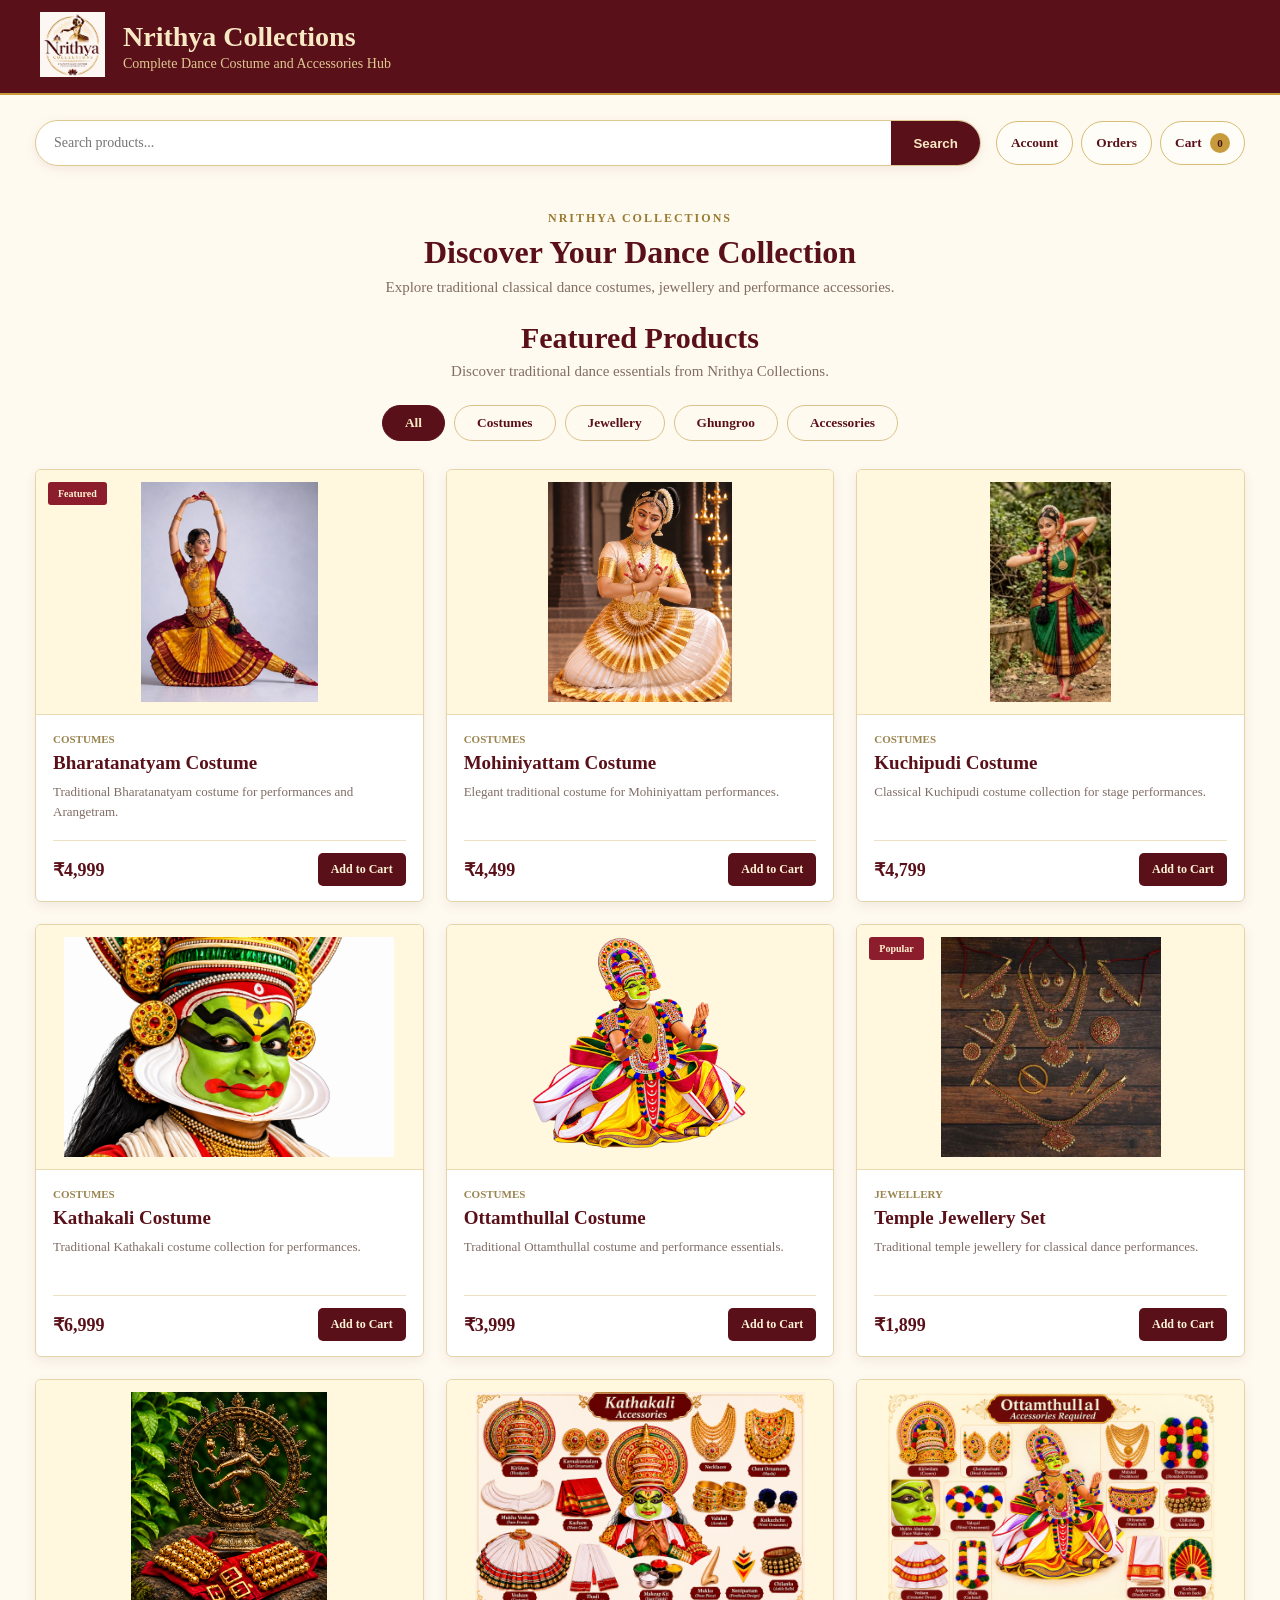
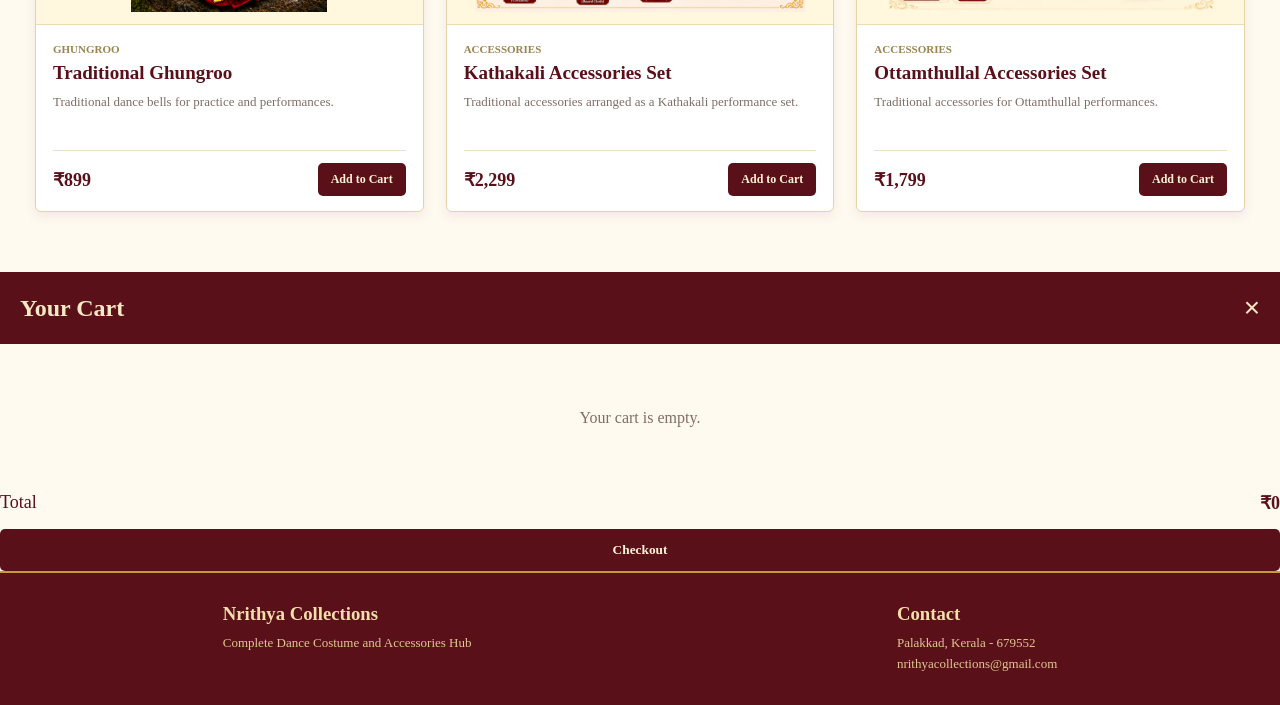
==== commit 7511c9d0: "Refactor shop.html to improve structure and comments Removed unnecessary meta description and update" ====
--- a/shop.html
+++ b/shop.html
@@ -8,20 +8,16 @@
     <meta name="viewport"
           content="width=device-width, initial-scale=1.0">
 
-    <meta name="description"
-          content="Nrithya Collections - Classical Dance Costumes and Accessories">
-
     <title>Shop | Nrithya Collections</title>
 
     <link rel="stylesheet" href="shop.css">
 
 </head>
 
-
 <body>
 
 
-<!-- ================= SHOP HEADER ================= -->
+<!-- ================= HEADER ================= -->
 
 <header class="shop-header">
 
@@ -35,27 +31,22 @@
 
         </a>
 
-
         <div class="shop-brand">
 
             <h1>Nrithya Collections</h1>
 
-            <p>Complete Dance Costume and Accessories Hub</p>
+            <p>
+                Complete Dance Costume and Accessories Hub
+            </p>
 
         </div>
 
-
-        <a href="index.html" class="home-button">
-            Home
-        </a>
-
     </div>
 
 </header>
 
 
-
-<!-- ================= SHOP ACTION BAR ================= -->
+<!-- ================= SEARCH AND ACTIONS ================= -->
 
 <section class="shop-actions">
 
@@ -64,8 +55,8 @@
         <input
             type="text"
             id="searchInput"
-            placeholder="Search costumes, jewellery, ghungroo..."
-            autocomplete="off">
+            placeholder="Search products..."
+        >
 
         <button id="searchButton">
             Search
@@ -84,18 +75,14 @@
             Orders
         </button>
 
-        <button id="cartButton" class="cart-button">
-
+        <button id="cartButton">
             Cart
-
             <span id="cartCount">0</span>
-
         </button>
 
     </div>
 
 </section>
-
 
 
 <!-- ================= SHOP INTRO ================= -->
@@ -118,41 +105,7 @@
 </section>
 
 
-
-<!-- ================= CATEGORY FILTERS ================= -->
-
-<section class="category-section">
-
-    <button class="category-button active"
-            data-category="all">
-        All
-    </button>
-
-    <button class="category-button"
-            data-category="costumes">
-        Costumes
-    </button>
-
-    <button class="category-button"
-            data-category="jewellery">
-        Jewellery
-    </button>
-
-    <button class="category-button"
-            data-category="ghungroo">
-        Ghungroo
-    </button>
-
-    <button class="category-button"
-            data-category="accessories">
-        Accessories
-    </button>
-
-</section>
-
-
-
-<!-- ================= PRODUCTS ================= -->
+<!-- ================= PRODUCT SECTION ================= -->
 
 <section class="products-section">
 
@@ -168,16 +121,69 @@
     </div>
 
 
-    <div id="productGrid"
-         class="product-grid">
-
-        <!-- Products are generated by shop.js -->
-
-    </div>
-
-
-    <p id="noProducts"
-       class="no-products">
+    <!-- CATEGORY BUTTONS -->
+
+    <div class="category-section">
+
+        <button
+            class="category-button active"
+            data-category="all">
+
+            All
+
+        </button>
+
+
+        <button
+            class="category-button"
+            data-category="costumes">
+
+            Costumes
+
+        </button>
+
+
+        <button
+            class="category-button"
+            data-category="jewellery">
+
+            Jewellery
+
+        </button>
+
+
+        <button
+            class="category-button"
+            data-category="ghungroo">
+
+            Ghungroo
+
+        </button>
+
+
+        <button
+            class="category-button"
+            data-category="accessories">
+
+            Accessories
+
+        </button>
+
+    </div>
+
+
+    <!-- PRODUCT CARDS -->
+
+    <div
+        id="productGrid"
+        class="product-grid">
+
+    </div>
+
+
+    <p
+        id="noProducts"
+        class="no-products">
 
         No products found.
 
@@ -186,41 +192,42 @@
 </section>
 
 
-
-<!-- ================= CART DRAWER ================= -->
-
-<div id="cartOverlay"
-     class="overlay">
+<!-- ================= CART ================= -->
+
+<div
+    id="cartOverlay"
+    class="cart-overlay">
 
 </div>
 
 
-<aside id="cartDrawer"
-       class="cart-drawer">
+<div
+    id="cartPanel"
+    class="cart-panel">
 
     <div class="cart-header">
 
         <h2>Your Cart</h2>
 
-        <button id="closeCart"
-                class="close-button">
+        <button
+            id="closeCart"
+            class="close-button">
+
             ×
-        </button>
-
-    </div>
-
-
-    <div id="cartItems"
-         class="cart-items">
-
-        <p class="empty-cart">
-            Your cart is empty.
-        </p>
-
-    </div>
-
-
-    <div class="cart-footer">
+
+        </button>
+
+    </div>
+
+
+    <div
+        id="cartItems"
+        class="cart-items">
+
+    </div>
+
+
+    <div class="cart-bottom">
 
         <div class="cart-total">
 
@@ -233,33 +240,37 @@
         </div>
 
 
-        <button id="checkoutButton"
-                class="checkout-button">
-
-            Proceed to Checkout
-
-        </button>
-
-    </div>
-
-</aside>
-
+        <button
+            id="checkoutButton"
+            class="checkout-button">
+
+            Checkout
+
+        </button>
+
+    </div>
+
+</div>
 
 
 <!-- ================= ACCOUNT MODAL ================= -->
 
-<div id="accountModal"
-     class="modal">
-
-    <div class="modal-content">
-
-        <button class="modal-close"
-                data-close="accountModal">
+<div
+    id="accountModal"
+    class="modal">
+
+    <div class="modal-box">
+
+        <button
+            class="modal-close"
+            data-close="accountModal">
+
             ×
-        </button>
-
-
-        <div id="accountLogin">
+
+        </button>
+
+
+        <div id="loginSection">
 
             <p class="modal-label">
                 MY ACCOUNT
@@ -267,27 +278,25 @@
 
             <h2>Sign In</h2>
 
-            <p class="modal-description">
-                Sign in to manage your account and orders.
-            </p>
-
-
             <form id="loginForm">
 
                 <input
                     type="email"
                     id="loginEmail"
-                    placeholder="Email address"
-                    required>
+                    placeholder="Email"
+                    required
+                >
 
                 <input
                     type="password"
                     id="loginPassword"
                     placeholder="Password"
-                    required>
-
-                <button type="submit"
-                        class="modal-button">
+                    required
+                >
+
+                <button
+                    type="submit"
+                    class="modal-button">
 
                     Sign In
 
@@ -298,12 +307,13 @@
 
             <p class="switch-text">
 
-                New customer?
-
-                <button id="showRegister"
-                        class="text-button">
-
-                    Create an account
+                New user?
+
+                <button
+                    id="showRegister"
+                    class="text-button">
+
+                    Create Account
 
                 </button>
 
@@ -312,11 +322,11 @@
         </div>
 
 
-
         <!-- REGISTER -->
 
-        <div id="accountRegister"
-             class="hidden">
+        <div
+            id="registerSection"
+            class="hidden">
 
             <p class="modal-label">
                 MY ACCOUNT
@@ -324,33 +334,32 @@
 
             <h2>Create Account</h2>
 
-            <p class="modal-description">
-                Create an account to manage your orders.
-            </p>
-
-
             <form id="registerForm">
 
                 <input
                     type="text"
                     id="registerName"
-                    placeholder="Full name"
-                    required>
+                    placeholder="Full Name"
+                    required
+                >
 
                 <input
                     type="email"
                     id="registerEmail"
-                    placeholder="Email address"
-                    required>
+                    placeholder="Email"
+                    required
+                >
 
                 <input
                     type="password"
                     id="registerPassword"
-                    placeholder="Create password"
-                    required>
-
-                <button type="submit"
-                        class="modal-button">
+                    placeholder="Password"
+                    required
+                >
+
+                <button
+                    type="submit"
+                    class="modal-button">
 
                     Create Account
 
@@ -363,10 +372,11 @@
 
                 Already have an account?
 
-                <button id="showLogin"
-                        class="text-button">
-
-                    Sign in
+                <button
+                    id="showLogin"
+                    class="text-button">
+
+                    Sign In
 
                 </button>
 
@@ -374,23 +384,25 @@
 
         </div>
 
-
     </div>
 
 </div>
 
 
-
 <!-- ================= ORDERS MODAL ================= -->
 
-<div id="ordersModal"
-     class="modal">
-
-    <div class="modal-content orders-content">
-
-        <button class="modal-close"
-                data-close="ordersModal">
+<div
+    id="ordersModal"
+    class="modal">
+
+    <div class="modal-box orders-box">
+
+        <button
+            class="modal-close"
+            data-close="ordersModal">
+
             ×
+
         </button>
 
 
@@ -401,8 +413,7 @@
         <h2>My Orders</h2>
 
 
-        <div id="ordersList"
-             class="orders-list">
+        <div id="ordersList">
 
             <div class="empty-orders">
 
@@ -413,7 +424,7 @@
                 <h3>No orders yet</h3>
 
                 <p>
-                    Your placed orders will appear here.
+                    Your orders will appear here.
                 </p>
 
             </div>
@@ -425,16 +436,13 @@
 </div>
 
 
-
-<!-- ================= TOAST ================= -->
-
-<div id="toast"
-     class="toast">
-
-    Product added to cart.
+<!-- ================= MESSAGE ================= -->
+
+<div
+    id="toast"
+    class="toast">
 
 </div>
-
 
 
 <!-- ================= FOOTER ================= -->
@@ -474,5 +482,3 @@
 </body>
 
 </html>
-                               
-                                              
--- a/shop.css
+++ b/shop.css
@@ -1,9 +1,9 @@
 /* ================= GENERAL ================= */
 
 * {
+    box-sizing: border-box;
     margin: 0;
     padding: 0;
-    box-sizing: border-box;
 }
 
 html {
@@ -12,509 +12,308 @@
 
 body {
     font-family: Georgia, "Times New Roman", serif;
+    background: #fffaf0;
+    color: #421414;
+}
+
+
+/* ================= HEADER ================= */
+
+.shop-header {
+    background: #5a1019;
+    border-bottom: 2px solid #c79a3b;
+}
+
+.shop-header-container {
+    max-width: 1250px;
+    margin: auto;
+    min-height: 90px;
+    padding: 12px 25px;
+
+    display: flex;
+    align-items: center;
+    gap: 18px;
+}
+
+.shop-logo-link {
+    display: block;
+}
+
+.shop-logo {
+    width: 65px;
+    height: 65px;
+    object-fit: contain;
+}
+
+.shop-brand {
+    flex: 1;
+}
+
+.shop-brand h1 {
+    color: #f8e9c5;
+    font-size: 28px;
+    margin-bottom: 3px;
+}
+
+.shop-brand p {
+    color: #dfc891;
+    font-size: 14px;
+}
+
+.home-button {
+    text-decoration: none;
+    color: #5a1019;
+    background: #f4dfaa;
+
+    padding: 10px 20px;
+
+    border-radius: 25px;
+
+    font-weight: bold;
+
+    transition: 0.3s;
+}
+
+.home-button:hover {
+    background: #ffffff;
+    transform: translateY(-2px);
+}
+
+
+/* ================= SEARCH + ACTIONS ================= */
+
+.shop-actions {
+    max-width: 1250px;
+    margin: 25px auto 10px;
+
+    padding: 0 20px;
+
+    display: flex;
+    gap: 15px;
+
+    align-items: center;
+}
+
+.search-container {
+    flex: 1;
+
+    display: flex;
+
+    background: white;
+
+    border: 1px solid #ddc98e;
+
+    border-radius: 30px;
+
+    overflow: hidden;
+
+    box-shadow: 0 3px 12px rgba(90, 16, 25, 0.08);
+}
+
+.search-container input {
+    flex: 1;
+
+    border: none;
+    outline: none;
+
+    padding: 14px 18px;
+
+    font-family: Georgia, serif;
+
+    font-size: 14px;
+
+    color: #421414;
+
+    background: transparent;
+}
+
+.search-container button {
+    border: none;
+
+    background: #5a1019;
+    color: #f8e9c5;
+
+    padding: 0 22px;
+
+    font-weight: bold;
+
+    cursor: pointer;
+
+    transition: 0.3s;
+}
+
+.search-container button:hover {
+    background: #7a1b27;
+}
+
+.action-buttons {
+    display: flex;
+    gap: 8px;
+}
+
+.action-buttons button {
+    border: 1px solid #d8bd76;
 
     background: #fffdf7;
 
-    color: #3b1717;
-
-    line-height: 1.5;
-}
-
-button,
-input {
-    font-family: inherit;
-}
-
-button {
+    color: #5a1019;
+
+    padding: 11px 14px;
+
+    border-radius: 22px;
+
+    font-family: Georgia, serif;
+
+    font-weight: bold;
+
     cursor: pointer;
-}
-
-a {
-    text-decoration: none;
-}
-
-
-/* ================= SHOP HEADER ================= */
-
-.shop-header {
-    background: #fff8df;
-
-    border-bottom: 2px solid #c79a3b;
-
-    position: sticky;
-
-    top: 0;
-
-    z-index: 1000;
-}
-
-.header-main {
+
+    transition: 0.3s;
+}
+
+.action-buttons button:hover {
+    background: #5a1019;
+    color: #f8e9c5;
+}
+
+.cart-button {
+    position: relative;
+}
+
+#cartCount {
+    display: inline-flex;
+
+    min-width: 20px;
+    height: 20px;
+
+    padding: 0 5px;
+
+    align-items: center;
+    justify-content: center;
+
+    margin-left: 5px;
+
+    background: #c79a3b;
+    color: #421414;
+
+    border-radius: 50%;
+
+    font-size: 11px;
+}
+
+
+/* ================= INTRO ================= */
+
+.shop-intro {
+    text-align: center;
+
+    padding: 35px 20px 25px;
+}
+
+.shop-label {
+    color: #9a7b32;
+
+    font-size: 12px;
+
+    font-weight: bold;
+
+    letter-spacing: 2px;
+
+    margin-bottom: 8px;
+}
+
+.shop-intro h2 {
+    font-size: 32px;
+
+    color: #5a1019;
+
+    margin-bottom: 8px;
+}
+
+.shop-intro p:last-child {
+    color: #826d62;
+
+    font-size: 15px;
+}
+
+
+/* ================= CATEGORY BUTTONS ================= */
+
+.category-section {
+    display: flex;
+
+    justify-content: center;
+
+    flex-wrap: wrap;
+
+    gap: 9px;
+
+    margin: 5px auto 28px;
+
+    padding: 0 15px;
+}
+
+.category-button {
+    background: #fffaf0;
+
+    border: 1px solid #d9c28a;
+
+    color: #5a1019;
+
+    padding: 9px 22px;
+
+    border-radius: 25px;
+
+    font-family: Georgia, serif;
+
+    font-weight: bold;
+
+    cursor: pointer;
+
+    transition: 0.3s;
+}
+
+.category-button:hover {
+    background: #f5e5b8;
+}
+
+.category-button.active {
+    background: #5a1019;
+
+    color: #f8e9c5;
+
+    border-color: #5a1019;
+}
+
+
+/* ================= PRODUCTS ================= */
+
+.products-section {
     max-width: 1250px;
 
     margin: auto;
 
-    min-height: 82px;
-
-    padding: 12px 20px;
-
-    display: flex;
-
-    align-items: center;
-
-    gap: 25px;
-}
-
-
-/* ================= BRAND ================= */
-
-.brand {
-    display: flex;
-
-    align-items: center;
-
-    gap: 10px;
-
-    color: #5a1019;
-
-    min-width: 235px;
-}
-
-.brand img {
-    width: 55px;
-
-    height: 55px;
-
-    object-fit: contain;
-}
-
-.brand h1 {
-    font-size: 20px;
-
-    line-height: 1.2;
-}
-
-.brand span {
-    display: block;
-
-    color: #8a6a28;
-
-    font-family: Arial, sans-serif;
-
-    font-size: 10px;
-
-    margin-top: 3px;
-}
-
-
-/* ================= SEARCH ================= */
-
-.search-box {
-    flex: 1;
-
-    max-width: 500px;
-
-    height: 44px;
-
-    display: flex;
-
-    background: white;
-
-    border: 1px solid #d7bd78;
-
-    border-radius: 25px;
-
-    overflow: hidden;
-
-    box-shadow: 0 2px 8px rgba(80, 30, 20, 0.06);
-}
-
-.search-box input {
-    flex: 1;
-
-    border: none;
-
-    outline: none;
-
-    padding: 0 18px;
-
-    font-size: 14px;
-
-    color: #4a2a25;
-
-    background: transparent;
-}
-
-.search-box button {
-    width: 55px;
-
-    border: none;
-
-    background: #5a1019;
-
-    color: #f8e9c5;
-
-    font-size: 18px;
-
-    transition: 0.3s;
-}
-
-.search-box button:hover {
-    background: #7a1c28;
-}
-
-
-/* ================= ACTIONS ================= */
-
-.shop-actions {
-    display: flex;
-
-    align-items: center;
-
-    gap: 8px;
-
-    margin-left: auto;
-}
-
-.action-button,
-.cart-button {
-    border: none;
-
-    background: transparent;
-
-    color: #5a1019;
-
-    display: flex;
-
-    align-items: center;
-
-    gap: 6px;
-
-    padding: 7px;
-
-    border-radius: 8px;
-
-    transition: 0.3s;
-}
-
-.action-button:hover,
-.cart-button:hover {
-    background: #f5e8bf;
-}
-
-.action-icon {
-    font-size: 20px;
-}
-
-.action-button span:last-child,
-.cart-button span:last-child {
-    text-align: left;
-
-    font-family: Arial, sans-serif;
-
-    font-size: 12px;
-
-    font-weight: bold;
-}
-
-.action-button small,
-.cart-button small {
-    display: block;
-
-    color: #8a6a28;
-
-    font-size: 10px;
-
-    font-weight: normal;
-}
-
-
-/* ================= SHOP NAVIGATION ================= */
-
-.shop-nav {
-    min-height: 42px;
-
-    display: flex;
-
-    align-items: center;
-
-    justify-content: center;
-
-    gap: 10px;
-
-    background: #5a1019;
-
-    border-top: 1px solid #c79a3b;
-
-    border-bottom: 1px solid #c79a3b;
-}
-
-.shop-nav a {
-    color: #f8e9c5;
-
-    font-family: Arial, sans-serif;
-
-    font-size: 13px;
-
-    font-weight: bold;
-
-    padding: 5px 8px;
-
-    transition: 0.3s;
-}
-
-.shop-nav a:hover {
-    color: #f1c96b;
-}
-
-.shop-nav span {
-    color: #c79a3b;
-}
-
-
-/* ================= HERO ================= */
-
-.shop-hero {
-    min-height: 330px;
-
-    display: flex;
-
-    align-items: center;
-
-    justify-content: center;
-
+    padding: 0 20px 60px;
+}
+
+.products-heading {
     text-align: center;
 
-    padding: 50px 20px;
-
-    background:
-        linear-gradient(
-            135deg,
-            #fff8df,
-            #fffdf7,
-            #f8edc9
-        );
-
-    border-bottom: 1px solid #ead9a5;
-}
-
-.hero-content {
-    max-width: 720px;
-}
-
-.hero-label {
-    color: #a27625;
-
-    font-family: Arial, sans-serif;
-
-    font-size: 12px;
-
-    font-weight: bold;
-
-    letter-spacing: 2px;
-
-    margin-bottom: 10px;
-}
-
-.hero-content h2 {
-    color: #5a1019;
-
-    font-size: 42px;
-
-    margin-bottom: 12px;
-}
-
-.hero-content p:not(.hero-label) {
-    color: #705650;
-
-    font-size: 16px;
-
     margin-bottom: 25px;
 }
 
-.hero-button {
-    display: inline-block;
-
-    background: #5a1019;
-
-    color: #fff3d0;
-
-    border: 2px solid #c79a3b;
-
-    border-radius: 25px;
-
-    padding: 11px 25px;
-
-    font-weight: bold;
-
-    transition: 0.3s;
-}
-
-.hero-button:hover {
-    background: #7a1c28;
-
-    transform: translateY(-2px);
-}
-
-
-/* ================= SECTION HEADING ================= */
-
-.section-heading {
-    text-align: center;
-
-    margin-bottom: 30px;
-}
-
-.section-heading p {
-    color: #a27625;
-
-    font-family: Arial, sans-serif;
-
-    font-size: 11px;
-
-    font-weight: bold;
-
-    letter-spacing: 2px;
-}
-
-.section-heading h2 {
+.products-heading h2 {
     color: #5a1019;
 
     font-size: 30px;
 
-    margin: 5px 0;
-}
-
-.section-heading span {
-    color: #765c52;
-
-    font-size: 14px;
-}
-
-
-/* ================= CATEGORIES ================= */
-
-.categories {
-    max-width: 1150px;
-
-    margin: auto;
-
-    padding: 60px 20px;
-}
-
-.category-container {
-    display: grid;
-
-    grid-template-columns: repeat(4, 1fr);
-
-    gap: 18px;
-}
-
-.category-card {
-    border: 1px solid #e0c57c;
-
-    background: #fff;
-
-    padding: 25px 15px;
-
-    text-align: center;
-
-    border-radius: 5px;
-
-    transition: 0.3s;
-}
-
-.category-card:hover {
-    transform: translateY(-5px);
-
-    border-color: #a27625;
-
-    box-shadow: 0 8px 20px rgba(70, 30, 20, 0.1);
-}
-
-.category-icon {
-    font-size: 32px;
-
     margin-bottom: 8px;
 }
 
-.category-card h3 {
-    color: #5a1019;
-
-    font-size: 17px;
-
-    margin-bottom: 5px;
-}
-
-.category-card span {
-    color: #a27625;
-
-    font-family: Arial, sans-serif;
-
-    font-size: 11px;
-}
-
-
-/* ================= PRODUCTS ================= */
-
-.products-section {
-    background: #fff8df;
-
-    padding: 65px 20px;
-
-    border-top: 1px solid #ead9a5;
-
-    border-bottom: 1px solid #ead9a5;
-}
-
-.products-section > .section-heading,
-.filter-bar,
-.product-grid,
-.no-results {
-    max-width: 1150px;
-
-    margin-left: auto;
-
-    margin-right: auto;
-}
-
-
-/* ================= FILTER ================= */
-
-.filter-bar {
-    display: flex;
-
-    justify-content: center;
-
-    gap: 8px;
-
-    flex-wrap: wrap;
-
-    margin-bottom: 30px;
-}
-
-.filter-button {
-    background: transparent;
-
-    color: #5a1019;
-
-    border: 1px solid #c79a3b;
-
-    padding: 8px 18px;
-
-    border-radius: 20px;
-
-    font-size: 12px;
-
-    font-weight: bold;
-
-    transition: 0.3s;
-}
-
-.filter-button:hover,
-.filter-button.active {
-    background: #5a1019;
-
-    color: #fff3d0;
+.products-heading p {
+    color: #826d62;
+
+    font-size: 15px;
 }
 
 
@@ -523,670 +322,832 @@
 .product-grid {
     display: grid;
 
-    grid-template-columns: repeat(4, 1fr);
-
-    gap: 20px;
+    grid-template-columns:
+        repeat(3, minmax(0, 1fr));
+
+    gap: 22px;
 }
 
 
 /* ================= PRODUCT CARD ================= */
 
 .product-card {
-    background: #fff;
-
-    border: 1px solid #e1c67c;
-
-    border-radius: 5px;
+    position: relative;
+
+    background: #ffffff;
+
+    border: 1px solid #e4d4a8;
+
+    border-radius: 6px;
 
     overflow: hidden;
 
+    box-shadow:
+        0 4px 12px rgba(70, 30, 20, 0.08);
+
     transition: 0.3s;
 
-    box-shadow: 0 4px 12px rgba(70, 30, 20, 0.06);
+    animation: cardAppear 0.5s ease;
 }
 
 .product-card:hover {
     transform: translateY(-5px);
 
-    box-shadow: 0 10px 22px rgba(70, 30, 20, 0.12);
-}
+    box-shadow:
+        0 9px 22px rgba(70, 30, 20, 0.14);
+}
+
+
+/* ================= PRODUCT IMAGE ================= */
 
 .product-image {
-    height: 190px;
-
-    position: relative;
-
-    background:
-        linear-gradient(
-            135deg,
-            #f9eecb,
-            #fffdf7
-        );
+    width: 100%;
+
+    height: 245px;
+
+    background: #fff8df;
 
     display: flex;
 
     align-items: center;
 
     justify-content: center;
-}
-
-.placeholder-image {
-    font-size: 65px;
-}
+
+    overflow: hidden;
+
+    border-bottom: 1px solid #eadbb4;
+}
+
+.product-image img {
+    width: 100%;
+    height: 100%;
+
+    object-fit: contain;
+
+    padding: 12px;
+
+    transition: transform 0.4s ease;
+}
+
+.product-card:hover .product-image img {
+    transform: scale(1.04);
+}
+
+
+/* ================= BADGE ================= */
 
 .product-badge {
     position: absolute;
 
-    top: 10px;
-
-    left: 10px;
-
-    background: #8c1d2b;
-
-    color: #fff3d0;
-
-    padding: 4px 8px;
+    top: 12px;
+    left: 12px;
+
+    background: #8b1d2c;
+
+    color: #fff3d2;
+
+    padding: 6px 10px;
 
     border-radius: 3px;
 
-    font-family: Arial, sans-serif;
-
-    font-size: 9px;
-
-    font-weight: bold;
-}
-
-.product-info {
-    padding: 17px;
+    font-size: 10px;
+
+    font-weight: bold;
+
+    z-index: 2;
+}
+
+
+/* ================= PRODUCT DETAILS ================= */
+
+.product-details {
+    padding: 18px 17px 15px;
 }
 
 .product-category {
-    color: #a27625;
-
-    font-family: Arial, sans-serif;
-
-    font-size: 10px;
+    color: #9a8550;
+
+    font-size: 11px;
 
     font-weight: bold;
 
     text-transform: uppercase;
-}
-
-.product-info h3 {
-    color: #5a1019;
-
-    font-size: 17px;
-
-    margin: 4px 0 7px;
+
+    margin-bottom: 7px;
+}
+
+.product-details h3 {
+    color: #5a1019;
+
+    font-size: 19px;
+
+    margin-bottom: 8px;
 }
 
 .product-description {
-    color: #765c52;
+    color: #806d65;
+
+    font-size: 13px;
+
+    line-height: 1.5;
+
+    min-height: 40px;
+}
+
+
+/* ================= PRICE ================= */
+
+.product-bottom {
+    margin-top: 18px;
+
+    padding-top: 12px;
+
+    border-top: 1px solid #eee2c5;
+
+    display: flex;
+
+    justify-content: space-between;
+
+    align-items: center;
+}
+
+.product-price {
+    color: #5a1019;
+
+    font-size: 18px;
+
+    font-weight: bold;
+}
+
+.product-price small {
+    font-size: 11px;
+
+    font-weight: normal;
+
+    color: #8b756d;
+}
+
+.add-cart-button {
+    background: #5a1019;
+
+    color: #fff4d6;
+
+    border: none;
+
+    padding: 9px 13px;
+
+    border-radius: 5px;
+
+    font-family: Georgia, serif;
 
     font-size: 12px;
 
-    min-height: 55px;
-}
-
-.product-bottom {
-    display: flex;
+    font-weight: bold;
+
+    cursor: pointer;
+
+    transition: 0.3s;
+}
+
+.add-cart-button:hover {
+    background: #7a1b27;
+
+    transform: translateY(-2px);
+}
+
+
+/* ================= NO PRODUCTS ================= */
+
+.no-products {
+    display: none;
+
+    text-align: center;
+
+    padding: 50px;
+
+    color: #806d65;
+}
+
+
+/* ================= CART OVERLAY ================= */
+
+.overlay {
+    position: fixed;
+
+    inset: 0;
+
+    background: rgba(30, 10, 10, 0.45);
+
+    z-index: 2000;
+
+    display: none;
+}
+
+.overlay.show {
+    display: block;
+}
+
+
+/* ================= CART DRAWER ================= */
+
+.cart-drawer {
+    position: fixed;
+
+    top: 0;
+    right: -430px;
+
+    width: 410px;
+    max-width: 92%;
+
+    height: 100vh;
+
+    background: #fffdf7;
+
+    z-index: 2100;
+
+    box-shadow:
+        -5px 0 25px rgba(40, 10, 10, 0.2);
+
+    transition: right 0.35s ease;
+
+    display: flex;
+
+    flex-direction: column;
+}
+
+.cart-drawer.open {
+    right: 0;
+}
+
+.cart-header {
+    padding: 20px;
+
+    background: #5a1019;
+
+    color: #f8e9c5;
+
+    display: flex;
+
+    justify-content: space-between;
 
     align-items: center;
+}
+
+.close-button {
+    border: none;
+
+    background: transparent;
+
+    color: #f8e9c5;
+
+    font-size: 28px;
+
+    cursor: pointer;
+}
+
+.cart-items {
+    flex: 1;
+
+    overflow-y: auto;
+
+    padding: 15px;
+}
+
+.empty-cart {
+    text-align: center;
+
+    padding: 50px 10px;
+
+    color: #806d65;
+}
+
+.cart-item {
+    display: flex;
+
+    gap: 12px;
+
+    padding: 13px 0;
+
+    border-bottom: 1px solid #eadfca;
+}
+
+.cart-item-image {
+    width: 70px;
+    height: 70px;
+
+    background: #fff5d8;
+
+    border-radius: 5px;
+
+    overflow: hidden;
+}
+
+.cart-item-image img {
+    width: 100%;
+    height: 100%;
+
+    object-fit: contain;
+}
+
+.cart-item-info {
+    flex: 1;
+}
+
+.cart-item-info h4 {
+    font-size: 14px;
+
+    color: #5a1019;
+
+    margin-bottom: 5px;
+}
+
+.cart-item-price {
+    font-size: 13px;
+
+    color: #806d65;
+}
+
+.quantity-controls {
+    display: flex;
+
+    align-items: center;
+
+    gap: 8px;
+
+    margin-top: 8px;
+}
+
+.quantity-controls button {
+    width: 24px;
+    height: 24px;
+
+    border: 1px solid #d8bd76;
+
+    background: #fffaf0;
+
+    color: #5a1019;
+
+    border-radius: 50%;
+
+    cursor: pointer;
+}
+
+.remove-item {
+    border: none;
+
+    background: transparent;
+
+    color: #9a3942;
+
+    font-size: 11px;
+
+    cursor: pointer;
+
+    margin-top: 7px;
+}
+
+.cart-footer {
+    padding: 18px;
+
+    border-top: 1px solid #eadfca;
+}
+
+.cart-total {
+    display: flex;
 
     justify-content: space-between;
 
-    gap: 8px;
-
-    margin-top: 12px;
-
-    padding-top: 12px;
-
-    border-top: 1px solid #eee1c2;
-}
-
-.price {
+    font-size: 18px;
+
+    margin-bottom: 15px;
+
+    color: #5a1019;
+}
+
+.checkout-button {
+    width: 100%;
+
+    border: none;
+
+    background: #5a1019;
+
+    color: #fff4d6;
+
+    padding: 13px;
+
+    border-radius: 5px;
+
+    font-family: Georgia, serif;
+
+    font-weight: bold;
+
+    cursor: pointer;
+}
+
+
+/* ================= MODAL ================= */
+
+.modal {
+    position: fixed;
+
+    inset: 0;
+
+    background: rgba(30, 10, 10, 0.5);
+
+    z-index: 3000;
+
+    display: none;
+
+    align-items: center;
+
+    justify-content: center;
+
+    padding: 20px;
+}
+
+.modal.show {
+    display: flex;
+}
+
+.modal-content {
+    width: 430px;
+
+    max-width: 100%;
+
+    background: #fffdf7;
+
+    border-radius: 8px;
+
+    padding: 30px;
+
+    position: relative;
+
+    box-shadow:
+        0 10px 35px rgba(30, 10, 10, 0.2);
+}
+
+.modal-close {
+    position: absolute;
+
+    top: 12px;
+    right: 15px;
+
+    border: none;
+
+    background: transparent;
+
+    font-size: 25px;
+
+    color: #5a1019;
+
+    cursor: pointer;
+}
+
+.modal-label {
+    color: #9a7b32;
+
+    font-size: 11px;
+
+    letter-spacing: 2px;
+
+    font-weight: bold;
+
+    margin-bottom: 7px;
+}
+
+.modal-content h2 {
+    color: #5a1019;
+
+    margin-bottom: 8px;
+}
+
+.modal-description {
+    color: #806d65;
+
+    font-size: 13px;
+
+    margin-bottom: 18px;
+}
+
+.modal-content form {
+    display: flex;
+
+    flex-direction: column;
+
+    gap: 11px;
+}
+
+.modal-content input {
+    width: 100%;
+
+    border: 1px solid #ddcda8;
+
+    padding: 12px;
+
+    border-radius: 5px;
+
+    outline: none;
+
+    font-family: Georgia, serif;
+}
+
+.modal-content input:focus {
+    border-color: #8b1d2c;
+}
+
+.modal-button {
+    border: none;
+
+    background: #5a1019;
+
+    color: #fff4d6;
+
+    padding: 12px;
+
+    border-radius: 5px;
+
+    font-family: Georgia, serif;
+
+    font-weight: bold;
+
+    cursor: pointer;
+}
+
+.switch-text {
+    text-align: center;
+
+    color: #806d65;
+
+    font-size: 13px;
+
+    margin-top: 18px;
+}
+
+.text-button {
+    border: none;
+
+    background: none;
+
+    color: #8b1d2c;
+
+    font-family: Georgia, serif;
+
+    font-weight: bold;
+
+    cursor: pointer;
+}
+
+.hidden {
+    display: none;
+}
+
+
+/* ================= ORDERS ================= */
+
+.orders-content {
+    max-height: 85vh;
+
+    overflow-y: auto;
+}
+
+.orders-list {
+    margin-top: 20px;
+}
+
+.empty-orders {
+    text-align: center;
+
+    padding: 30px 10px;
+
+    color: #806d65;
+}
+
+.empty-icon {
+    font-size: 40px;
+
+    margin-bottom: 10px;
+}
+
+.order-card {
+    border: 1px solid #e4d4a8;
+
+    border-radius: 6px;
+
+    padding: 15px;
+
+    margin-bottom: 12px;
+
+    background: #fffaf0;
+}
+
+.order-card h3 {
     color: #5a1019;
 
     font-size: 15px;
 
-    font-weight: bold;
-}
-
-.add-cart {
-    border: 1px solid #5a1019;
+    margin-bottom: 7px;
+}
+
+.order-card p {
+    color: #806d65;
+
+    font-size: 12px;
+
+    margin: 4px 0;
+}
+
+
+/* ================= TOAST ================= */
+
+.toast {
+    position: fixed;
+
+    bottom: 25px;
+    left: 50%;
+
+    transform: translateX(-50%)
+               translateY(80px);
 
     background: #5a1019;
 
-    color: #fff3d0;
-
-    padding: 7px 10px;
-
-    border-radius: 4px;
-
-    font-family: Arial, sans-serif;
-
-    font-size: 10px;
-
-    font-weight: bold;
+    color: #f8e9c5;
+
+    padding: 12px 20px;
+
+    border-radius: 25px;
+
+    font-size: 13px;
+
+    z-index: 5000;
+
+    opacity: 0;
 
     transition: 0.3s;
 }
 
-.add-cart:hover {
-    background: #7a1c28;
-}
-
-
-/* ================= NO RESULTS ================= */
-
-.no-results {
-    display: none;
-
-    text-align: center;
-
-    padding: 40px;
-
-    color: #765c52;
-}
-
-.no-results h3 {
-    color: #5a1019;
-
-    margin-bottom: 5px;
-}
-
-
-/* ================= OFFERS ================= */
-
-.shop-offers {
+.toast.show {
+    opacity: 1;
+
+    transform: translateX(-50%)
+               translateY(0);
+}
+
+
+/* ================= FOOTER ================= */
+
+.shop-footer {
     background: #5a1019;
 
     color: #f8e9c5;
 
-    padding: 55px 20px;
-
-    text-align: center;
-}
-
-.shop-offers div {
-    max-width: 750px;
-
-    margin: auto;
-}
-
-.shop-offers p {
-    color: #e1bd65;
-
-    font-family: Arial, sans-serif;
-
-    font-size: 11px;
-
-    font-weight: bold;
-
-    letter-spacing: 2px;
-}
-
-.shop-offers h2 {
-    color: #fff3d0;
-
-    font-size: 29px;
-
-    margin: 5px 0 10px;
-}
-
-.shop-offers span {
-    display: block;
-
-    color: #f5dfb2;
-
-    margin-bottom: 20px;
-}
-
-.shop-offers a {
-    display: inline-block;
-
-    border: 1px solid #c79a3b;
-
-    color: #fff3d0;
-
-    padding: 9px 20px;
-
-    border-radius: 20px;
-
-    font-size: 12px;
-
-    font-weight: bold;
-}
-
-
-/* ================= MODALS ================= */
-
-.modal {
-    display: none;
-
-    position: fixed;
-
-    inset: 0;
-
-    z-index: 2000;
-
-    background: rgba(30, 5, 5, 0.65);
-
-    align-items: center;
-
-    justify-content: center;
-
-    padding: 20px;
-}
-
-.modal.show {
-    display: flex;
-}
-
-.modal-box {
-    width: 100%;
-
-    max-width: 400px;
-
-    max-height: 90vh;
-
-    overflow-y: auto;
-
-    background: #fffdf7;
-
-    border: 2px solid #c79a3b;
-
-    border-radius: 8px;
-
-    padding: 30px;
-
-    position: relative;
-
-    text-align: center;
-
-    box-shadow: 0 15px 40px rgba(0, 0, 0, 0.25);
-}
-
-.close-button {
-    position: absolute;
-
-    top: 8px;
-
-    right: 12px;
-
-    border: none;
-
-    background: transparent;
-
-    color: #5a1019;
-
-    font-size: 28px;
-}
-
-.modal-icon {
-    font-size: 35px;
-
-    margin-bottom: 5px;
-}
-
-.modal-box h2 {
-    color: #5a1019;
-
+    border-top: 2px solid #c79a3b;
+
+    padding: 30px 25px;
+
+    display: flex;
+
+    justify-content: space-around;
+
+    gap: 30px;
+}
+
+.shop-footer h3 {
     margin-bottom: 8px;
-}
-
-.modal-box > p {
-    color: #765c52;
+
+    color: #f4dfaa;
+}
+
+.shop-footer p {
+    color: #dfc891;
 
     font-size: 13px;
 
-    margin-bottom: 18px;
-}
-
-.modal-box input {
-    display: block;
-
-    width: 100%;
-
-    border: 1px solid #d6bd7b;
-
-    padding: 11px;
-
-    margin-bottom: 10px;
-
-    border-radius: 4px;
-
-    outline: none;
-}
-
-.modal-box input:focus {
-    border-color: #8c1d2b;
-}
-
-.primary-button,
-.secondary-button {
-    width: 100%;
-
-    padding: 11px;
-
-    border-radius: 4px;
-
-    font-weight: bold;
-
-    margin-top: 7px;
-}
-
-.primary-button {
-    border: 1px solid #5a1019;
-
-    background: #5a1019;
-
-    color: #fff3d0;
-}
-
-.secondary-button {
-    border: 1px solid #c79a3b;
-
-    background: #fff8df;
-
-    color: #5a1019;
-}
-
-.or {
-    color: #a27625;
-
-    font-size: 11px;
-
-    margin: 12px 0 4px;
-}
-
-
-/* ================= EMPTY STATE ================= */
-
-.empty-state {
-    padding: 25px 10px;
-
-    color: #765c52;
-}
-
-.empty-state > div {
-    font-size: 38px;
-
-    margin-bottom: 8px;
-}
-
-.empty-state h3 {
-    color: #5a1019;
-
-    margin-bottom: 5px;
-}
-
-.empty-state p {
-    font-size: 13px;
-}
-
-
-/* ================= CART ================= */
-
-.cart-box {
-    max-width: 500px;
-}
-
-.cart-product {
-    display: flex;
-
-    align-items: center;
-
-    justify-content: space-between;
-
-    gap: 10px;
-
-    border-bottom: 1px solid #ead9a5;
-
-    padding: 12px 0;
-
-    text-align: left;
-}
-
-.cart-product h4 {
-    color: #5a1019;
-
-    font-size: 14px;
-}
-
-.cart-product p {
-    color: #765c52;
-
-    font-size: 12px;
-}
-
-.remove-cart {
-    border: none;
-
-    background: transparent;
-
-    color: #9a2634;
-
-    font-size: 12px;
-}
-
-.cart-total {
-    color: #5a1019;
-
-    font-size: 17px;
-
-    font-weight: bold;
-
-    text-align: right;
-
-    padding: 15px 0;
-}
-
-
-/* ================= FOOTER ================= */
-
-footer {
-    background: #380b11;
-
-    color: #f5dfb2;
-}
-
-.footer-content {
-    max-width: 1100px;
-
-    margin: auto;
-
-    padding: 40px 20px;
-
-    display: grid;
-
-    grid-template-columns: 1fr 1fr;
-
-    gap: 40px;
-}
-
-.footer-content img {
-    width: 55px;
-
-    height: 55px;
-
-    object-fit: contain;
-}
-
-.footer-content h3 {
-    color: #f1c96b;
-
-    margin: 7px 0;
-}
-
-.footer-content p {
-    font-size: 13px;
-
-    margin-bottom: 4px;
-}
-
-.copyright {
-    text-align: center;
-
-    border-top: 1px solid rgba(199, 154, 59, 0.3);
-
-    padding: 15px;
-
-    color: #d9bd86;
-
-    font-size: 12px;
-}
-
-
-/* ================= TABLET ================= */
-
-@media (max-width: 1000px) {
-
-    .header-main {
-        flex-wrap: wrap;
-    }
-
-    .brand {
-        min-width: auto;
-    }
-
-    .search-box {
-        order: 3;
-
-        flex-basis: 100%;
-
-        max-width: none;
+    line-height: 1.6;
+}
+
+
+/* ================= ANIMATION ================= */
+
+@keyframes cardAppear {
+
+    from {
+        opacity: 0;
+        transform: translateY(15px);
+    }
+
+    to {
+        opacity: 1;
+        transform: translateY(0);
+    }
+
+}
+
+
+/* ================= RESPONSIVE ================= */
+
+@media (max-width: 900px) {
+
+    .product-grid {
+        grid-template-columns:
+            repeat(2, minmax(0, 1fr));
+    }
+
+}
+
+
+@media (max-width: 700px) {
+
+    .shop-header-container {
+        padding: 10px 15px;
+    }
+
+    .shop-logo {
+        width: 50px;
+        height: 50px;
+    }
+
+    .shop-brand h1 {
+        font-size: 19px;
+    }
+
+    .shop-brand p {
+        font-size: 10px;
+    }
+
+    .home-button {
+        padding: 8px 12px;
+
+        font-size: 11px;
     }
 
     .shop-actions {
-        margin-left: auto;
-    }
-
-    .product-grid {
-        grid-template-columns: repeat(3, 1fr);
-    }
-
-    .category-container {
-        grid-template-columns: repeat(2, 1fr);
-    }
-
-}
-
-
-/* ================= MOBILE ================= */
-
-@media (max-width: 650px) {
-
-    .shop-header {
-        position: relative;
-    }
-
-    .header-main {
-        padding: 12px;
-
-        gap: 10px;
-    }
-
-    .brand {
+        flex-direction: column;
+    }
+
+    .search-container {
+        width: 100%;
+    }
+
+    .action-buttons {
+        width: 100%;
+
+        justify-content: center;
+    }
+
+    .action-buttons button {
         flex: 1;
-    }
-
-    .brand img {
-        width: 45px;
-
-        height: 45px;
-    }
-
-    .brand h1 {
-        font-size: 16px;
-    }
-
-    .brand span {
-        font-size: 8px;
-    }
-
-    .shop-actions {
-        gap: 2px;
-    }
-
-    .action-button span:last-child,
-    .cart-button span:last-child {
-        display: none;
-    }
-
-    .action-icon {
-        font-size: 19px;
-    }
-
-    .search-box {
-        order: 3;
-    }
-
-
-    .shop-nav {
-        gap: 3px;
-
-        flex-wrap: wrap;
-
-        padding: 5px;
-    }
-
-    .shop-nav a {
-        font-size: 10px;
-
-        padding: 4px;
-    }
-
-
-    .shop-hero {
-        min-height: 300px;
-
-        padding: 40px 20px;
-    }
-
-    .hero-content h2 {
-        font-size: 30px;
-    }
-
-
-    .categories {
-        padding: 45px 15px;
-    }
-
-    .category-container {
-        grid-template-columns: repeat(2, 1fr);
-
-        gap: 10px;
-    }
-
-    .category-card {
-        padding: 18px 8px;
-    }
-
-    .category-card h3 {
-        font-size: 14px;
-    }
-
-
-    .products-section {
-        padding: 45px 15px;
+
+        font-size: 11px;
+
+        padding: 10px 7px;
+    }
+
+    .shop-intro {
+        padding-top: 25px;
+    }
+
+    .shop-intro h2 {
+        font-size: 25px;
     }
 
     .product-grid {
         grid-template-columns: 1fr;
+
+        gap: 18px;
     }
 
     .product-image {
-        height: 210px;
-    }
-
-
-    .footer-content {
-        grid-template-columns: 1fr;
-
-        padding: 35px 20px;
-
-        gap: 25px;
-    }
-
-  }
+        height: 250px;
+    }
+
+    .shop-footer {
+        flex-direction: column;
+
+        text-align: center;
+    }
+
+}
+
+
+@media (max-width: 420px) {
+
+    .shop-brand h1 {
+        font-size: 16px;
+    }
+
+    .shop-brand p {
+        display: none;
+    }
+
+    .home-button {
+        font-size: 10px;
+    }
+
+    .category-button {
+        padding: 8px 15px;
+
+        font-size: 12px;
+    }
+
+}
+                
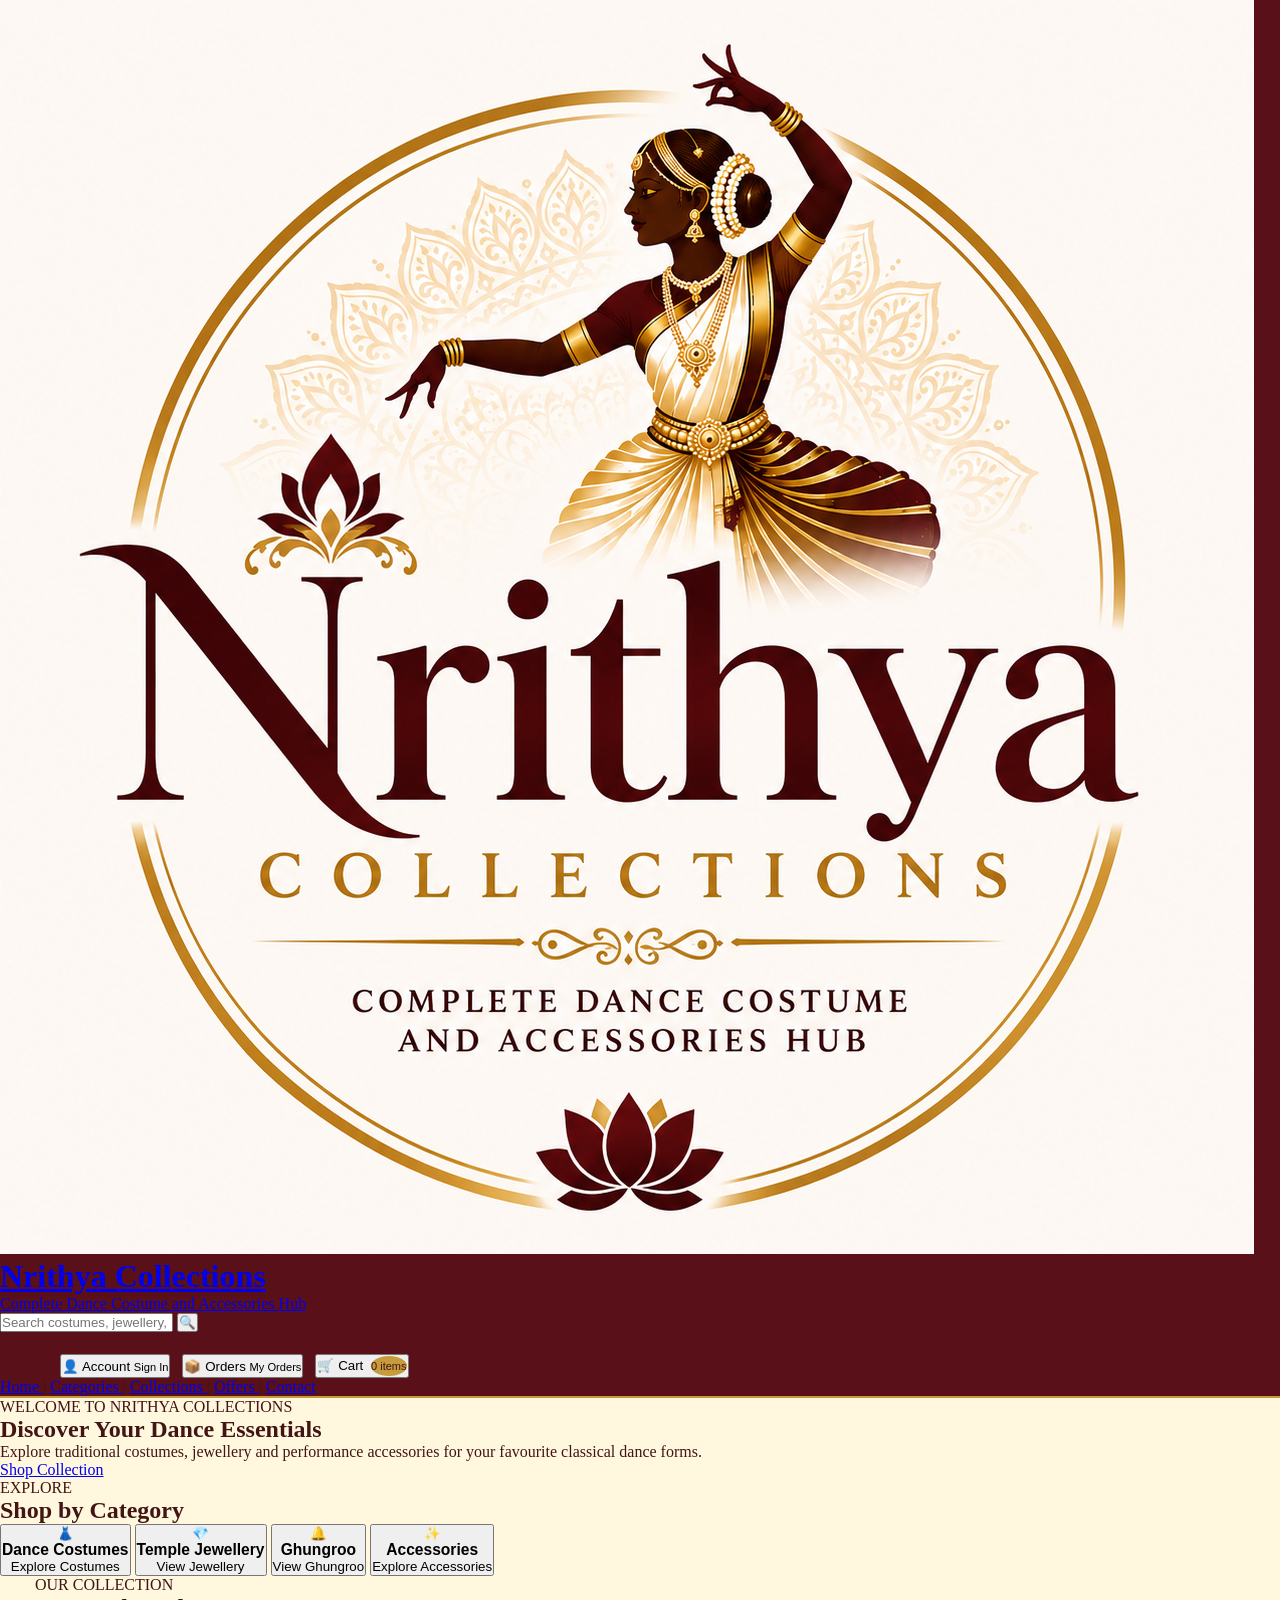
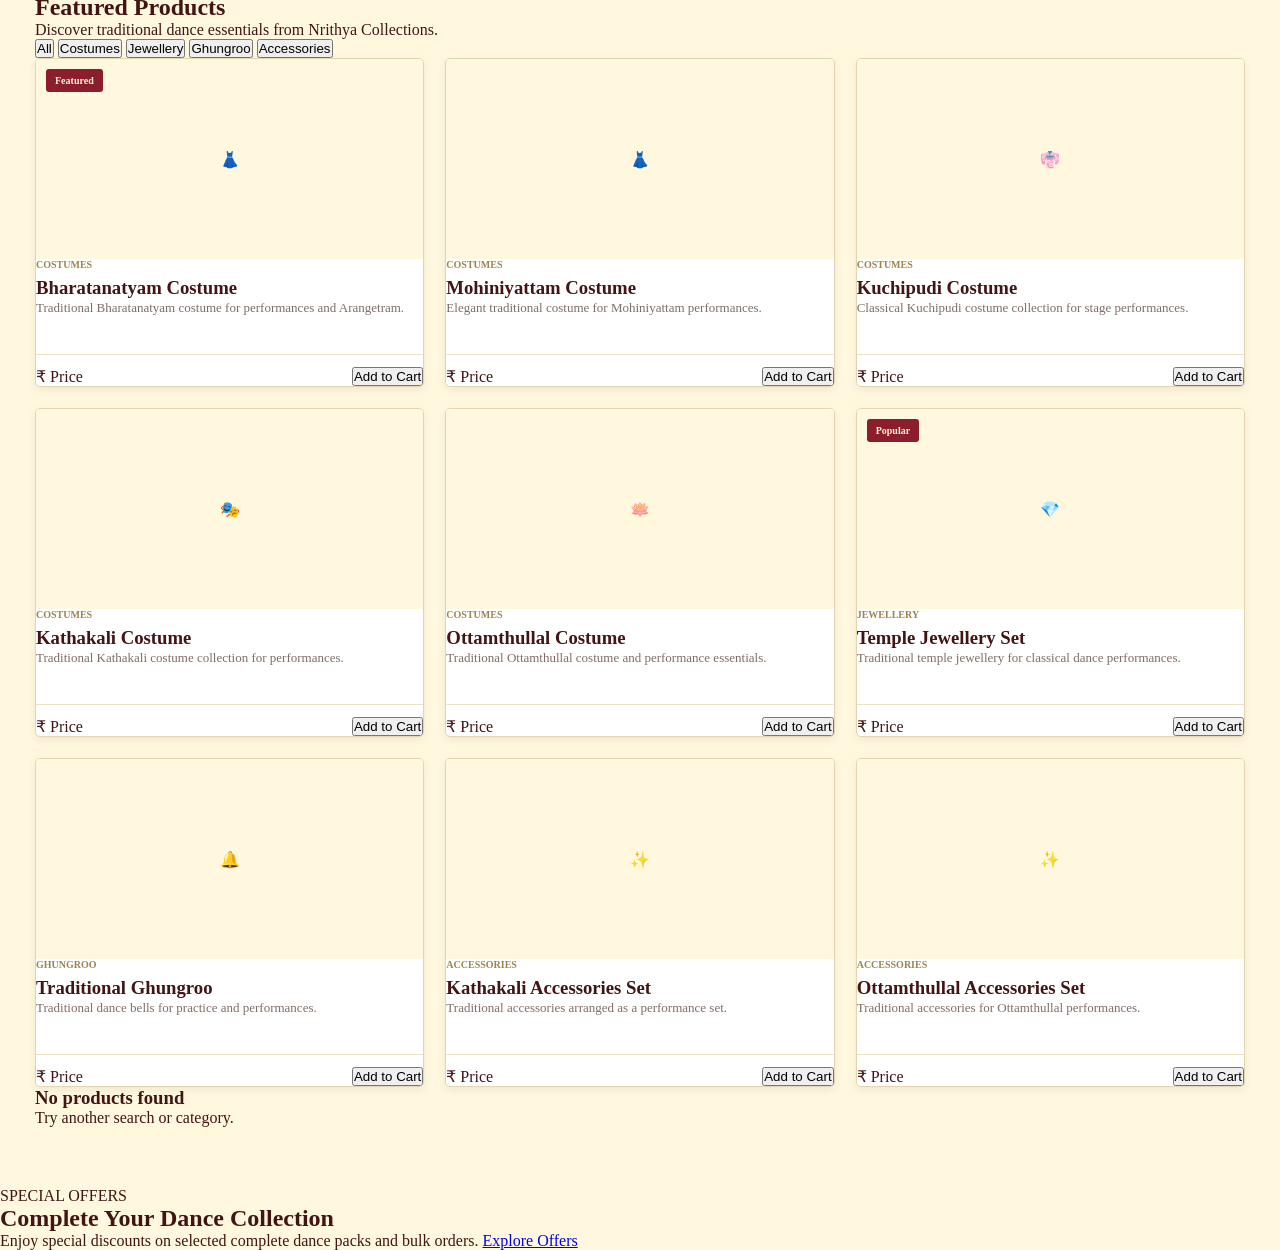
==== commit 28760e32: "Enhance shop layout and add search functionality Updated header and footer sections, added search fu" ====
--- a/shop.html
+++ b/shop.html
@@ -6,7 +6,10 @@
     <meta charset="UTF-8">
 
     <meta name="viewport"
-          content="width=device-width, initial-scale=1.0">
+        content="width=device-width, initial-scale=1.0">
+
+    <meta name="description"
+        content="Nrithya Collections - Dance Costumes and Accessories">
 
     <title>Shop | Nrithya Collections</title>
 
@@ -17,468 +20,1065 @@
 <body>
 
 
-<!-- ================= HEADER ================= -->
+<!-- ================= SHOP HEADER ================= -->
 
 <header class="shop-header">
 
-    <div class="shop-header-container">
-
-        <a href="index.html" class="shop-logo-link">
+    <div class="header-main">
+
+
+        <!-- BRAND -->
+
+        <a href="index.html"
+            class="brand">
 
             <img src="logo.png"
-                 alt="Nrithya Collections Logo"
-                 class="shop-logo">
+                alt="Nrithya Collections Logo">
+
+            <div>
+
+                <h1>
+                    Nrithya Collections
+                </h1>
+
+                <span>
+                    Complete Dance Costume and Accessories Hub
+                </span>
+
+            </div>
 
         </a>
 
-        <div class="shop-brand">
-
-            <h1>Nrithya Collections</h1>
-
-            <p>
-                Complete Dance Costume and Accessories Hub
-            </p>
-
-        </div>
-
-    </div>
+
+        <!-- SEARCH -->
+
+        <div class="search-box">
+
+            <input
+                type="text"
+                id="searchInput"
+                placeholder="Search costumes, jewellery, ghungroo..."
+            >
+
+            <button
+                id="searchButton">
+
+                🔍
+
+            </button>
+
+        </div>
+
+
+        <!-- ACCOUNT / ORDERS / CART -->
+
+        <div class="shop-actions">
+
+
+            <button
+                id="accountButton"
+                class="action-button">
+
+                <span class="action-icon">
+                    👤
+                </span>
+
+                <span>
+
+                    Account
+
+                    <small>
+                        Sign In
+                    </small>
+
+                </span>
+
+            </button>
+
+
+            <button
+                id="ordersButton"
+                class="action-button">
+
+                <span class="action-icon">
+                    📦
+                </span>
+
+                <span>
+
+                    Orders
+
+                    <small>
+                        My Orders
+                    </small>
+
+                </span>
+
+            </button>
+
+
+            <button
+                id="cartButton"
+                class="cart-button">
+
+                <span class="action-icon">
+                    🛒
+                </span>
+
+                <span>
+
+                    Cart
+
+                    <small id="cartCount">
+                        0 items
+                    </small>
+
+                </span>
+
+            </button>
+
+        </div>
+
+    </div>
+
+
+    <!-- ================= SHOP NAVIGATION ================= -->
+
+    <nav class="shop-nav">
+
+        <a href="index.html">
+            Home
+        </a>
+
+        <span>|</span>
+
+        <a href="#categories">
+            Categories
+        </a>
+
+        <span>|</span>
+
+        <a href="#products">
+            Collections
+        </a>
+
+        <span>|</span>
+
+        <a href="#offers">
+            Offers
+        </a>
+
+        <span>|</span>
+
+        <a href="index.html#contact">
+            Contact
+        </a>
+
+    </nav>
 
 </header>
 
 
-<!-- ================= SEARCH AND ACTIONS ================= -->
-
-<section class="shop-actions">
-
-    <div class="search-container">
-
-        <input
-            type="text"
-            id="searchInput"
-            placeholder="Search products..."
-        >
-
-        <button id="searchButton">
-            Search
-        </button>
-
-    </div>
-
-
-    <div class="action-buttons">
-
-        <button id="accountButton">
-            Account
-        </button>
-
-        <button id="ordersButton">
-            Orders
-        </button>
-
-        <button id="cartButton">
-            Cart
-            <span id="cartCount">0</span>
-        </button>
+<!-- ================= HERO ================= -->
+
+<section class="shop-hero">
+
+    <div class="hero-content">
+
+        <p class="hero-label">
+            WELCOME TO NRITHYA COLLECTIONS
+        </p>
+
+        <h2>
+            Discover Your Dance Essentials
+        </h2>
+
+        <p>
+            Explore traditional costumes, jewellery and
+            performance accessories for your favourite
+            classical dance forms.
+        </p>
+
+        <a href="#products"
+            class="hero-button">
+
+            Shop Collection
+
+        </a>
 
     </div>
 
 </section>
 
 
-<!-- ================= SHOP INTRO ================= -->
-
-<section class="shop-intro">
-
-    <p class="shop-label">
-        NRITHYA COLLECTIONS
-    </p>
-
-    <h2>
-        Discover Your Dance Collection
-    </h2>
-
-    <p>
-        Explore traditional classical dance costumes,
-        jewellery and performance accessories.
-    </p>
+<!-- ================= CATEGORIES ================= -->
+
+<section class="categories"
+    id="categories">
+
+    <div class="section-heading">
+
+        <p>
+            EXPLORE
+        </p>
+
+        <h2>
+            Shop by Category
+        </h2>
+
+    </div>
+
+
+    <div class="category-container">
+
+
+        <button
+            class="category-card"
+            data-category="Costumes">
+
+            <div class="category-icon">
+                👗
+            </div>
+
+            <h3>
+                Dance Costumes
+            </h3>
+
+            <span>
+                Explore Costumes
+            </span>
+
+        </button>
+
+
+        <button
+            class="category-card"
+            data-category="Jewellery">
+
+            <div class="category-icon">
+                💎
+            </div>
+
+            <h3>
+                Temple Jewellery
+            </h3>
+
+            <span>
+                View Jewellery
+            </span>
+
+        </button>
+
+
+        <button
+            class="category-card"
+            data-category="Ghungroo">
+
+            <div class="category-icon">
+                🔔
+            </div>
+
+            <h3>
+                Ghungroo
+            </h3>
+
+            <span>
+                View Ghungroo
+            </span>
+
+        </button>
+
+
+        <button
+            class="category-card"
+            data-category="Accessories">
+
+            <div class="category-icon">
+                ✨
+            </div>
+
+            <h3>
+                Accessories
+            </h3>
+
+            <span>
+                Explore Accessories
+            </span>
+
+        </button>
+
+
+    </div>
 
 </section>
 
 
-<!-- ================= PRODUCT SECTION ================= -->
-
-<section class="products-section">
-
-    <div class="products-heading">
-
-        <h2>Featured Products</h2>
+<!-- ================= PRODUCTS ================= -->
+
+<section class="products-section"
+    id="products">
+
+
+    <div class="section-heading">
 
         <p>
+            OUR COLLECTION
+        </p>
+
+        <h2>
+            Featured Products
+        </h2>
+
+        <span>
             Discover traditional dance essentials
             from Nrithya Collections.
+        </span>
+
+    </div>
+
+
+    <!-- FILTERS -->
+
+    <div class="filter-bar">
+
+        <button
+            class="filter-button active"
+            data-filter="All">
+
+            All
+
+        </button>
+
+        <button
+            class="filter-button"
+            data-filter="Costumes">
+
+            Costumes
+
+        </button>
+
+        <button
+            class="filter-button"
+            data-filter="Jewellery">
+
+            Jewellery
+
+        </button>
+
+        <button
+            class="filter-button"
+            data-filter="Ghungroo">
+
+            Ghungroo
+
+        </button>
+
+        <button
+            class="filter-button"
+            data-filter="Accessories">
+
+            Accessories
+
+        </button>
+
+    </div>
+
+
+    <!-- PRODUCTS -->
+
+    <div class="product-grid"
+        id="productGrid">
+
+
+        <!-- BHARATANATYAM -->
+
+        <div class="product-card"
+            data-category="Costumes">
+
+            <div class="product-image">
+
+                <span class="product-badge">
+                    Featured
+                </span>
+
+                <div class="placeholder-image">
+                    👗
+                </div>
+
+            </div>
+
+            <div class="product-info">
+
+                <p class="product-category">
+                    Costumes
+                </p>
+
+                <h3>
+                    Bharatanatyam Costume
+                </h3>
+
+                <p class="product-description">
+                    Traditional Bharatanatyam costume
+                    for performances and Arangetram.
+                </p>
+
+                <div class="product-bottom">
+
+                    <div class="price">
+                        ₹ Price
+                    </div>
+
+                    <button
+                        class="add-cart"
+                        data-name="Bharatanatyam Costume"
+                        data-price="0">
+
+                        Add to Cart
+
+                    </button>
+
+                </div>
+
+            </div>
+
+        </div>
+
+
+        <!-- MOHINIYATTAM -->
+
+        <div class="product-card"
+            data-category="Costumes">
+
+            <div class="product-image">
+
+                <div class="placeholder-image">
+                    👗
+                </div>
+
+            </div>
+
+            <div class="product-info">
+
+                <p class="product-category">
+                    Costumes
+                </p>
+
+                <h3>
+                    Mohiniyattam Costume
+                </h3>
+
+                <p class="product-description">
+                    Elegant traditional costume
+                    for Mohiniyattam performances.
+                </p>
+
+                <div class="product-bottom">
+
+                    <div class="price">
+                        ₹ Price
+                    </div>
+
+                    <button
+                        class="add-cart"
+                        data-name="Mohiniyattam Costume"
+                        data-price="0">
+
+                        Add to Cart
+
+                    </button>
+
+                </div>
+
+            </div>
+
+        </div>
+
+
+        <!-- KUCHIPUDI -->
+
+        <div class="product-card"
+            data-category="Costumes">
+
+            <div class="product-image">
+
+                <div class="placeholder-image">
+                    👘
+                </div>
+
+            </div>
+
+            <div class="product-info">
+
+                <p class="product-category">
+                    Costumes
+                </p>
+
+                <h3>
+                    Kuchipudi Costume
+                </h3>
+
+                <p class="product-description">
+                    Classical Kuchipudi costume
+                    collection for stage performances.
+                </p>
+
+                <div class="product-bottom">
+
+                    <div class="price">
+                        ₹ Price
+                    </div>
+
+                    <button
+                        class="add-cart"
+                        data-name="Kuchipudi Costume"
+                        data-price="0">
+
+                        Add to Cart
+
+                    </button>
+
+                </div>
+
+            </div>
+
+        </div>
+
+
+        <!-- KATHAKALI -->
+
+        <div class="product-card"
+            data-category="Costumes">
+
+            <div class="product-image">
+
+                <div class="placeholder-image">
+                    🎭
+                </div>
+
+            </div>
+
+            <div class="product-info">
+
+                <p class="product-category">
+                    Costumes
+                </p>
+
+                <h3>
+                    Kathakali Costume
+                </h3>
+
+                <p class="product-description">
+                    Traditional Kathakali costume
+                    collection for performances.
+                </p>
+
+                <div class="product-bottom">
+
+                    <div class="price">
+                        ₹ Price
+                    </div>
+
+                    <button
+                        class="add-cart"
+                        data-name="Kathakali Costume"
+                        data-price="0">
+
+                        Add to Cart
+
+                    </button>
+
+                </div>
+
+            </div>
+
+        </div>
+
+
+        <!-- OTTAMTHULLAL -->
+
+        <div class="product-card"
+            data-category="Costumes">
+
+            <div class="product-image">
+
+                <div class="placeholder-image">
+                    🪷
+                </div>
+
+            </div>
+
+            <div class="product-info">
+
+                <p class="product-category">
+                    Costumes
+                </p>
+
+                <h3>
+                    Ottamthullal Costume
+                </h3>
+
+                <p class="product-description">
+                    Traditional Ottamthullal costume
+                    and performance essentials.
+                </p>
+
+                <div class="product-bottom">
+
+                    <div class="price">
+                        ₹ Price
+                    </div>
+
+                    <button
+                        class="add-cart"
+                        data-name="Ottamthullal Costume"
+                        data-price="0">
+
+                        Add to Cart
+
+                    </button>
+
+                </div>
+
+            </div>
+
+        </div>
+
+
+        <!-- JEWELLERY -->
+
+        <div class="product-card"
+            data-category="Jewellery">
+
+            <div class="product-image">
+
+                <span class="product-badge">
+                    Popular
+                </span>
+
+                <div class="placeholder-image">
+                    💎
+                </div>
+
+            </div>
+
+            <div class="product-info">
+
+                <p class="product-category">
+                    Jewellery
+                </p>
+
+                <h3>
+                    Temple Jewellery Set
+                </h3>
+
+                <p class="product-description">
+                    Traditional temple jewellery
+                    for classical dance performances.
+                </p>
+
+                <div class="product-bottom">
+
+                    <div class="price">
+                        ₹ Price
+                    </div>
+
+                    <button
+                        class="add-cart"
+                        data-name="Temple Jewellery Set"
+                        data-price="0">
+
+                        Add to Cart
+
+                    </button>
+
+                </div>
+
+            </div>
+
+        </div>
+
+
+        <!-- GHUNGROO -->
+
+        <div class="product-card"
+            data-category="Ghungroo">
+
+            <div class="product-image">
+
+                <div class="placeholder-image">
+                    🔔
+                </div>
+
+            </div>
+
+            <div class="product-info">
+
+                <p class="product-category">
+                    Ghungroo
+                </p>
+
+                <h3>
+                    Traditional Ghungroo
+                </h3>
+
+                <p class="product-description">
+                    Traditional dance bells for
+                    practice and performances.
+                </p>
+
+                <div class="product-bottom">
+
+                    <div class="price">
+                        ₹ Price
+                    </div>
+
+                    <button
+                        class="add-cart"
+                        data-name="Traditional Ghungroo"
+                        data-price="0">
+
+                        Add to Cart
+
+                    </button>
+
+                </div>
+
+            </div>
+
+        </div>
+
+
+        <!-- KATHAKALI ACCESSORIES -->
+
+        <div class="product-card"
+            data-category="Accessories">
+
+            <div class="product-image">
+
+                <div class="placeholder-image">
+                    ✨
+                </div>
+
+            </div>
+
+            <div class="product-info">
+
+                <p class="product-category">
+                    Accessories
+                </p>
+
+                <h3>
+                    Kathakali Accessories Set
+                </h3>
+
+                <p class="product-description">
+                    Traditional accessories arranged
+                    as a performance set.
+                </p>
+
+                <div class="product-bottom">
+
+                    <div class="price">
+                        ₹ Price
+                    </div>
+
+                    <button
+                        class="add-cart"
+                        data-name="Kathakali Accessories Set"
+                        data-price="0">
+
+                        Add to Cart
+
+                    </button>
+
+                </div>
+
+            </div>
+
+        </div>
+
+
+        <!-- OTTAMTHULLAL ACCESSORIES -->
+
+        <div class="product-card"
+            data-category="Accessories">
+
+            <div class="product-image">
+
+                <div class="placeholder-image">
+                    ✨
+                </div>
+
+            </div>
+
+            <div class="product-info">
+
+                <p class="product-category">
+                    Accessories
+                </p>
+
+                <h3>
+                    Ottamthullal Accessories Set
+                </h3>
+
+                <p class="product-description">
+                    Traditional accessories for
+                    Ottamthullal performances.
+                </p>
+
+                <div class="product-bottom">
+
+                    <div class="price">
+                        ₹ Price
+                    </div>
+
+                    <button
+                        class="add-cart"
+                        data-name="Ottamthullal Accessories Set"
+                        data-price="0">
+
+                        Add to Cart
+
+                    </button>
+
+                </div>
+
+            </div>
+
+        </div>
+
+
+    </div>
+
+
+    <!-- NO RESULTS -->
+
+    <div id="noResults"
+        class="no-results">
+
+        <h3>
+            No products found
+        </h3>
+
+        <p>
+            Try another search or category.
         </p>
 
     </div>
 
-
-    <!-- CATEGORY BUTTONS -->
-
-    <div class="category-section">
-
-        <button
-            class="category-button active"
-            data-category="all">
-
-            All
-
-        </button>
-
-
-        <button
-            class="category-button"
-            data-category="costumes">
-
-            Costumes
-
-        </button>
-
-
-        <button
-            class="category-button"
-            data-category="jewellery">
-
-            Jewellery
-
-        </button>
-
-
-        <button
-            class="category-button"
-            data-category="ghungroo">
-
-            Ghungroo
-
-        </button>
-
-
-        <button
-            class="category-button"
-            data-category="accessories">
-
-            Accessories
-
-        </button>
-
-    </div>
-
-
-    <!-- PRODUCT CARDS -->
-
-    <div
-        id="productGrid"
-        class="product-grid">
-
-    </div>
-
-
-    <p
-        id="noProducts"
-        class="no-products">
-
-        No products found.
-
-    </p>
-
 </section>
 
 
-<!-- ================= CART ================= -->
-
-<div
-    id="cartOverlay"
-    class="cart-overlay">
+<!-- ================= OFFERS ================= -->
+
+<section class="shop-offers"
+    id="offers">
+
+    <div>
+
+        <p>
+            SPECIAL OFFERS
+        </p>
+
+        <h2>
+            Complete Your Dance Collection
+        </h2>
+
+        <span>
+            Enjoy special discounts on selected complete
+            dance packs and bulk orders.
+        </span>
+
+        <a href="#products">
+            Explore Offers
+        </a>
+
+    </div>
+
+</section>
+
+
+<!-- ================= ACCOUNT MODAL ================= -->
+
+<div class="modal"
+    id="accountModal">
+
+    <div class="modal-box">
+
+        <button
+            class="close-button"
+            data-close="accountModal">
+
+            ×
+
+        </button>
+
+        <div class="modal-icon">
+            👤
+        </div>
+
+        <h2>
+            Welcome to Nrithya Collections
+        </h2>
+
+        <p>
+            Sign in to manage your account,
+            orders and shopping experience.
+        </p>
+
+
+        <input
+            type="email"
+            id="loginEmail"
+            placeholder="Email Address">
+
+
+        <input
+            type="password"
+            id="loginPassword"
+            placeholder="Password">
+
+
+        <button
+            class="primary-button"
+            id="signInButton">
+
+            Sign In
+
+        </button>
+
+
+        <div class="or">
+            OR
+        </div>
+
+
+        <button
+            class="secondary-button"
+            id="createAccountButton">
+
+            Create New Account
+
+        </button>
+
+    </div>
 
 </div>
 
 
-<div
-    id="cartPanel"
-    class="cart-panel">
-
-    <div class="cart-header">
-
-        <h2>Your Cart</h2>
-
-        <button
-            id="closeCart"
-            class="close-button">
+<!-- ================= ORDERS MODAL ================= -->
+
+<div class="modal"
+    id="ordersModal">
+
+    <div class="modal-box">
+
+        <button
+            class="close-button"
+            data-close="ordersModal">
 
             ×
 
         </button>
 
-    </div>
-
-
-    <div
-        id="cartItems"
-        class="cart-items">
-
-    </div>
-
-
-    <div class="cart-bottom">
-
-        <div class="cart-total">
-
-            <span>Total</span>
-
-            <strong id="cartTotal">
-                ₹0
-            </strong>
-
-        </div>
-
-
-        <button
-            id="checkoutButton"
-            class="checkout-button">
-
-            Checkout
-
-        </button>
+        <div class="modal-icon">
+            📦
+        </div>
+
+        <h2>
+            My Orders
+        </h2>
+
+        <div class="empty-state">
+
+            <div>
+                📋
+            </div>
+
+            <h3>
+                No Orders Yet
+            </h3>
+
+            <p>
+                Your placed orders will appear here.
+            </p>
+
+        </div>
 
     </div>
 
 </div>
 
 
-<!-- ================= ACCOUNT MODAL ================= -->
-
-<div
-    id="accountModal"
-    class="modal">
-
-    <div class="modal-box">
-
-        <button
-            class="modal-close"
-            data-close="accountModal">
+<!-- ================= CART MODAL ================= -->
+
+<div class="modal"
+    id="cartModal">
+
+    <div class="modal-box cart-box">
+
+        <button
+            class="close-button"
+            data-close="cartModal">
 
             ×
 
         </button>
 
-
-        <div id="loginSection">
-
-            <p class="modal-label">
-                MY ACCOUNT
-            </p>
-
-            <h2>Sign In</h2>
-
-            <form id="loginForm">
-
-                <input
-                    type="email"
-                    id="loginEmail"
-                    placeholder="Email"
-                    required
-                >
-
-                <input
-                    type="password"
-                    id="loginPassword"
-                    placeholder="Password"
-                    required
-                >
-
-                <button
-                    type="submit"
-                    class="modal-button">
-
-                    Sign In
-
-                </button>
-
-            </form>
-
-
-            <p class="switch-text">
-
-                New user?
-
-                <button
-                    id="showRegister"
-                    class="text-button">
-
-                    Create Account
-
-                </button>
-
-            </p>
-
-        </div>
-
-
-        <!-- REGISTER -->
-
-        <div
-            id="registerSection"
-            class="hidden">
-
-            <p class="modal-label">
-                MY ACCOUNT
-            </p>
-
-            <h2>Create Account</h2>
-
-            <form id="registerForm">
-
-                <input
-                    type="text"
-                    id="registerName"
-                    placeholder="Full Name"
-                    required
-                >
-
-                <input
-                    type="email"
-                    id="registerEmail"
-                    placeholder="Email"
-                    required
-                >
-
-                <input
-                    type="password"
-                    id="registerPassword"
-                    placeholder="Password"
-                    required
-                >
-
-                <button
-                    type="submit"
-                    class="modal-button">
-
-                    Create Account
-
-                </button>
-
-            </form>
-
-
-            <p class="switch-text">
-
-                Already have an account?
-
-                <button
-                    id="showLogin"
-                    class="text-button">
-
-                    Sign In
-
-                </button>
-
-            </p>
-
-        </div>
+        <div class="modal-icon">
+            🛒
+        </div>
+
+        <h2>
+            Your Cart
+        </h2>
+
+        <div id="cartItems">
+
+            <div class="empty-state">
+
+                <div>
+                    🛒
+                </div>
+
+                <h3>
+                    Your Cart is Empty
+                </h3>
+
+                <p>
+                    Add products to your cart
+                    to see them here.
+                </p>
+
+            </div>
+
+        </div>
+
+
+        <div class="cart-total"
+            id="cartTotal">
+
+            Total: ₹0
+
+        </div>
+
+
+        <button
+            class="primary-button"
+            id="checkoutButton">
+
+            Proceed to Checkout
+
+        </button>
 
     </div>
 
 </div>
 
 
-<!-- ================= ORDERS MODAL ================= -->
-
-<div
-    id="ordersModal"
-    class="modal">
-
-    <div class="modal-box orders-box">
-
-        <button
-            class="modal-close"
-            data-close="ordersModal">
-
-            ×
-
-        </button>
-
-
-        <p class="modal-label">
-            MY ACCOUNT
-        </p>
-
-        <h2>My Orders</h2>
-
-
-        <div id="ordersList">
-
-            <div class="empty-orders">
-
-                <div class="empty-icon">
-                    📦
-                </div>
-
-                <h3>No orders yet</h3>
-
-                <p>
-                    Your orders will appear here.
-                </p>
-
-            </div>
-
-        </div>
-
-    </div>
-
-</div>
-
-
-<!-- ================= MESSAGE ================= -->
-
-<div
-    id="toast"
-    class="toast">
-
-</div>
-
-
 <!-- ================= FOOTER ================= -->
 
-<footer class="shop-footer">
-
-    <div>
-
-        <h3>Nrithya Collections</h3>
-
-        <p>
-            Complete Dance Costume and Accessories Hub
-        </p>
-
-    </div>
-
-
-    <div>
-
-        <h3>Contact</h3>
-
-        <p>
-            Palakkad, Kerala - 679552
-        </p>
-
-        <p>
-            nrithyacollections@gmail.com
-        </p>
-
-    </div>
-
-</footer>
-
-
-<script src="shop.js"></script>
-
-</body>
-
-</html>
+<footer>
+
+    <div class="footer-content">
+        <div></div>
--- a/shop.css
+++ b/shop.css
@@ -1,5 +1,3 @@
-/* ================= GENERAL ================= */
-
 * {
     box-sizing: border-box;
     margin: 0;
@@ -12,7 +10,7 @@
 
 body {
     font-family: Georgia, "Times New Roman", serif;
-    background: #fffaf0;
+    background: #fff8df;
     color: #421414;
 }
 
@@ -25,14 +23,17 @@
 }
 
 .shop-header-container {
-    max-width: 1250px;
+    max-width: 1200px;
     margin: auto;
-    min-height: 90px;
-    padding: 12px 25px;
+
+    min-height: 85px;
+
+    padding: 12px 20px;
 
     display: flex;
     align-items: center;
-    gap: 18px;
+
+    gap: 15px;
 }
 
 .shop-logo-link {
@@ -40,8 +41,9 @@
 }
 
 .shop-logo {
-    width: 65px;
-    height: 65px;
+    width: 60px;
+    height: 60px;
+
     object-fit: contain;
 }
 
@@ -51,47 +53,29 @@
 
 .shop-brand h1 {
     color: #f8e9c5;
-    font-size: 28px;
-    margin-bottom: 3px;
+    font-size: 27px;
 }
 
 .shop-brand p {
     color: #dfc891;
-    font-size: 14px;
-}
-
-.home-button {
-    text-decoration: none;
-    color: #5a1019;
-    background: #f4dfaa;
-
-    padding: 10px 20px;
-
-    border-radius: 25px;
-
-    font-weight: bold;
-
-    transition: 0.3s;
-}
-
-.home-button:hover {
-    background: #ffffff;
-    transform: translateY(-2px);
-}
-
-
-/* ================= SEARCH + ACTIONS ================= */
+    font-size: 13px;
+
+    margin-top: 4px;
+}
+
+
+/* ================= SEARCH ================= */
 
 .shop-actions {
-    max-width: 1250px;
-    margin: 25px auto 10px;
+    max-width: 1200px;
+
+    margin: 22px auto 0;
 
     padding: 0 20px;
 
     display: flex;
-    gap: 15px;
-
-    align-items: center;
+
+    gap: 12px;
 }
 
 .search-container {
@@ -103,62 +87,55 @@
 
     border: 1px solid #ddc98e;
 
-    border-radius: 30px;
+    border-radius: 25px;
 
     overflow: hidden;
-
-    box-shadow: 0 3px 12px rgba(90, 16, 25, 0.08);
 }
 
 .search-container input {
     flex: 1;
 
     border: none;
+
     outline: none;
 
-    padding: 14px 18px;
+    padding: 13px 18px;
 
     font-family: Georgia, serif;
 
     font-size: 14px;
-
-    color: #421414;
-
-    background: transparent;
 }
 
 .search-container button {
     border: none;
 
     background: #5a1019;
+
     color: #f8e9c5;
 
-    padding: 0 22px;
+    padding: 0 20px;
+
+    font-family: Georgia, serif;
 
     font-weight: bold;
 
     cursor: pointer;
-
-    transition: 0.3s;
-}
-
-.search-container button:hover {
-    background: #7a1b27;
 }
 
 .action-buttons {
     display: flex;
+
     gap: 8px;
 }
 
 .action-buttons button {
-    border: 1px solid #d8bd76;
-
-    background: #fffdf7;
+    border: 1px solid #d5bd7d;
+
+    background: #fffdf5;
 
     color: #5a1019;
 
-    padding: 11px 14px;
+    padding: 10px 15px;
 
     border-radius: 22px;
 
@@ -167,36 +144,32 @@
     font-weight: bold;
 
     cursor: pointer;
-
-    transition: 0.3s;
 }
 
 .action-buttons button:hover {
     background: #5a1019;
+
     color: #f8e9c5;
-}
-
-.cart-button {
-    position: relative;
 }
 
 #cartCount {
     display: inline-flex;
 
+    align-items: center;
+
+    justify-content: center;
+
     min-width: 20px;
+
     height: 20px;
 
-    padding: 0 5px;
-
-    align-items: center;
-    justify-content: center;
-
-    margin-left: 5px;
+    margin-left: 4px;
+
+    border-radius: 50%;
 
     background: #c79a3b;
+
     color: #421414;
-
-    border-radius: 50%;
 
     font-size: 11px;
 }
@@ -207,37 +180,68 @@
 .shop-intro {
     text-align: center;
 
-    padding: 35px 20px 25px;
+    padding: 28px 15px 20px;
 }
 
 .shop-label {
     color: #9a7b32;
 
-    font-size: 12px;
-
-    font-weight: bold;
+    font-size: 11px;
 
     letter-spacing: 2px;
 
-    margin-bottom: 8px;
+    font-weight: bold;
+
+    margin-bottom: 7px;
 }
 
 .shop-intro h2 {
-    font-size: 32px;
-
     color: #5a1019;
 
-    margin-bottom: 8px;
+    font-size: 29px;
+
+    margin-bottom: 7px;
 }
 
 .shop-intro p:last-child {
-    color: #826d62;
-
-    font-size: 15px;
-}
-
-
-/* ================= CATEGORY BUTTONS ================= */
+    color: #806d65;
+
+    font-size: 14px;
+}
+
+
+/* ================= PRODUCTS ================= */
+
+.products-section {
+    max-width: 1250px;
+
+    margin: auto;
+
+    padding: 0 20px 60px;
+}
+
+.products-heading {
+    text-align: center;
+
+    margin-bottom: 18px;
+}
+
+.products-heading h2 {
+    color: #5a1019;
+
+    font-size: 31px;
+
+    margin-bottom: 7px;
+}
+
+.products-heading p {
+    color: #806d65;
+
+    font-size: 14px;
+}
+
+
+/* ================= CATEGORIES ================= */
 
 .category-section {
     display: flex;
@@ -246,35 +250,27 @@
 
     flex-wrap: wrap;
 
-    gap: 9px;
-
-    margin: 5px auto 28px;
-
-    padding: 0 15px;
+    gap: 8px;
+
+    margin-bottom: 30px;
 }
 
 .category-button {
+    border: 1px solid #d9c28a;
+
     background: #fffaf0;
 
-    border: 1px solid #d9c28a;
-
     color: #5a1019;
 
-    padding: 9px 22px;
-
-    border-radius: 25px;
+    padding: 8px 20px;
+
+    border-radius: 22px;
 
     font-family: Georgia, serif;
 
     font-weight: bold;
 
     cursor: pointer;
-
-    transition: 0.3s;
-}
-
-.category-button:hover {
-    background: #f5e5b8;
 }
 
 .category-button.active {
@@ -286,46 +282,15 @@
 }
 
 
-/* ================= PRODUCTS ================= */
-
-.products-section {
-    max-width: 1250px;
-
-    margin: auto;
-
-    padding: 0 20px 60px;
-}
-
-.products-heading {
-    text-align: center;
-
-    margin-bottom: 25px;
-}
-
-.products-heading h2 {
-    color: #5a1019;
-
-    font-size: 30px;
-
-    margin-bottom: 8px;
-}
-
-.products-heading p {
-    color: #826d62;
-
-    font-size: 15px;
-}
-
-
 /* ================= PRODUCT GRID ================= */
 
 .product-grid {
     display: grid;
 
     grid-template-columns:
-        repeat(3, minmax(0, 1fr));
-
-    gap: 22px;
+        repeat(3, 1fr);
+
+    gap: 21px;
 }
 
 
@@ -334,36 +299,39 @@
 .product-card {
     position: relative;
 
-    background: #ffffff;
-
-    border: 1px solid #e4d4a8;
-
-    border-radius: 6px;
+    background: white;
+
+    border: 1px solid #e3d5ae;
+
+    border-radius: 5px;
 
     overflow: hidden;
 
     box-shadow:
-        0 4px 12px rgba(70, 30, 20, 0.08);
+        0 3px 9px rgba(60, 20, 10, 0.08);
 
     transition: 0.3s;
-
-    animation: cardAppear 0.5s ease;
 }
 
 .product-card:hover {
-    transform: translateY(-5px);
+    transform: translateY(-4px);
 
     box-shadow:
-        0 9px 22px rgba(70, 30, 20, 0.14);
+        0 8px 18px rgba(60, 20, 10, 0.14);
 }
 
 
 /* ================= PRODUCT IMAGE ================= */
+
+/*
+    ONLY THE IMAGE DISPLAY IS ADDED HERE.
+    These paths point to your GitHub images folder.
+*/
 
 .product-image {
     width: 100%;
 
-    height: 245px;
+    height: 200px;
 
     background: #fff8df;
 
@@ -374,19 +342,23 @@
     justify-content: center;
 
     overflow: hidden;
-
-    border-bottom: 1px solid #eadbb4;
-}
+}
+
+
+/* Actual uploaded product image */
 
 .product-image img {
     width: 100%;
+
     height: 100%;
 
     object-fit: contain;
 
-    padding: 12px;
-
-    transition: transform 0.4s ease;
+    padding: 10px;
+
+    display: block;
+
+    transition: transform 0.3s ease;
 }
 
 .product-card:hover .product-image img {
@@ -399,35 +371,36 @@
 .product-badge {
     position: absolute;
 
-    top: 12px;
-    left: 12px;
+    top: 10px;
+
+    left: 10px;
+
+    z-index: 2;
 
     background: #8b1d2c;
 
     color: #fff3d2;
 
-    padding: 6px 10px;
+    padding: 6px 9px;
 
     border-radius: 3px;
 
     font-size: 10px;
 
     font-weight: bold;
-
-    z-index: 2;
-}
-
-
-/* ================= PRODUCT DETAILS ================= */
+}
+
+
+/* ================= DETAILS ================= */
 
 .product-details {
-    padding: 18px 17px 15px;
+    padding: 17px;
 }
 
 .product-category {
     color: #9a8550;
 
-    font-size: 11px;
+    font-size: 10px;
 
     font-weight: bold;
 
@@ -439,9 +412,9 @@
 .product-details h3 {
     color: #5a1019;
 
-    font-size: 19px;
-
-    margin-bottom: 8px;
+    font-size: 18px;
+
+    margin-bottom: 7px;
 }
 
 .product-description {
@@ -449,16 +422,16 @@
 
     font-size: 13px;
 
-    line-height: 1.5;
-
-    min-height: 40px;
+    line-height: 1.45;
+
+    min-height: 39px;
 }
 
 
 /* ================= PRICE ================= */
 
 .product-bottom {
-    margin-top: 18px;
+    margin-top: 16px;
 
     padding-top: 12px;
 
@@ -466,53 +439,41 @@
 
     display: flex;
 
+    align-items: center;
+
     justify-content: space-between;
-
-    align-items: center;
 }
 
 .product-price {
     color: #5a1019;
 
-    font-size: 18px;
-
-    font-weight: bold;
-}
-
-.product-price small {
+    font-size: 17px;
+
+    font-weight: bold;
+}
+
+.add-cart-button {
+    border: none;
+
+    background: #5a1019;
+
+    color: #fff4d6;
+
+    padding: 9px 12px;
+
+    border-radius: 5px;
+
+    font-family: Georgia, serif;
+
     font-size: 11px;
 
-    font-weight: normal;
-
-    color: #8b756d;
-}
-
-.add-cart-button {
-    background: #5a1019;
-
-    color: #fff4d6;
-
-    border: none;
-
-    padding: 9px 13px;
-
-    border-radius: 5px;
-
-    font-family: Georgia, serif;
-
-    font-size: 12px;
-
     font-weight: bold;
 
     cursor: pointer;
-
-    transition: 0.3s;
 }
 
 .add-cart-button:hover {
     background: #7a1b27;
-
-    transform: translateY(-2px);
 }
 
 
@@ -523,68 +484,67 @@
 
     text-align: center;
 
-    padding: 50px;
+    padding: 40px;
 
     color: #806d65;
 }
 
 
-/* ================= CART OVERLAY ================= */
-
-.overlay {
+/* ================= CART ================= */
+
+.cart-overlay {
     position: fixed;
 
     inset: 0;
 
-    background: rgba(30, 10, 10, 0.45);
-
-    z-index: 2000;
+    background: rgba(40, 10, 10, 0.45);
+
+    z-index: 1000;
 
     display: none;
 }
 
-.overlay.show {
+.cart-overlay.show {
     display: block;
 }
 
-
-/* ================= CART DRAWER ================= */
-
-.cart-drawer {
+.cart-panel {
     position: fixed;
 
     top: 0;
-    right: -430px;
-
-    width: 410px;
-    max-width: 92%;
+
+    right: -420px;
+
+    width: 400px;
+
+    max-width: 90%;
 
     height: 100vh;
 
     background: #fffdf7;
 
-    z-index: 2100;
+    z-index: 1100;
+
+    transition: 0.3s;
+
+    display: flex;
+
+    flex-direction: column;
 
     box-shadow:
-        -5px 0 25px rgba(40, 10, 10, 0.2);
-
-    transition: right 0.35s ease;
-
-    display: flex;
-
-    flex-direction: column;
-}
-
-.cart-drawer.open {
+        -5px 0 20px rgba(40, 10, 10, 0.2);
+}
+
+.cart-panel.open {
     right: 0;
 }
 
 .cart-header {
-    padding: 20px;
-
     background: #5a1019;
 
     color: #f8e9c5;
+
+    padding: 18px;
 
     display: flex;
 
@@ -600,7 +560,7 @@
 
     color: #f8e9c5;
 
-    font-size: 28px;
+    font-size: 25px;
 
     cursor: pointer;
 }
@@ -613,37 +573,29 @@
     padding: 15px;
 }
 
-.empty-cart {
-    text-align: center;
-
-    padding: 50px 10px;
-
-    color: #806d65;
-}
-
 .cart-item {
     display: flex;
 
-    gap: 12px;
-
-    padding: 13px 0;
+    gap: 10px;
+
+    padding: 12px 0;
 
     border-bottom: 1px solid #eadfca;
 }
 
 .cart-item-image {
-    width: 70px;
-    height: 70px;
-
-    background: #fff5d8;
-
-    border-radius: 5px;
+    width: 65px;
+
+    height: 65px;
+
+    background: #fff8df;
 
     overflow: hidden;
 }
 
 .cart-item-image img {
     width: 100%;
+
     height: 100%;
 
     object-fit: contain;
@@ -654,17 +606,17 @@
 }
 
 .cart-item-info h4 {
-    font-size: 14px;
+    font-size: 13px;
 
     color: #5a1019;
-
-    margin-bottom: 5px;
-}
-
-.cart-item-price {
-    font-size: 13px;
+}
+
+.cart-item-info p {
+    font-size: 12px;
 
     color: #806d65;
+
+    margin-top: 4px;
 }
 
 .quantity-controls {
@@ -674,18 +626,17 @@
 
     gap: 8px;
 
-    margin-top: 8px;
+    margin-top: 7px;
 }
 
 .quantity-controls button {
-    width: 24px;
-    height: 24px;
-
-    border: 1px solid #d8bd76;
+    width: 23px;
+
+    height: 23px;
+
+    border: 1px solid #d5bd7d;
 
     background: #fffaf0;
-
-    color: #5a1019;
 
     border-radius: 50%;
 
@@ -695,18 +646,18 @@
 .remove-item {
     border: none;
 
-    background: transparent;
-
-    color: #9a3942;
+    background: none;
+
+    color: #8b1d2c;
 
     font-size: 11px;
 
     cursor: pointer;
 
-    margin-top: 7px;
-}
-
-.cart-footer {
+    margin-top: 5px;
+}
+
+.cart-bottom {
     padding: 18px;
 
     border-top: 1px solid #eadfca;
@@ -717,11 +668,11 @@
 
     justify-content: space-between;
 
+    color: #5a1019;
+
     font-size: 18px;
 
     margin-bottom: 15px;
-
-    color: #5a1019;
 }
 
 .checkout-button {
@@ -733,7 +684,7 @@
 
     color: #fff4d6;
 
-    padding: 13px;
+    padding: 12px;
 
     border-radius: 5px;
 
@@ -745,7 +696,7 @@
 }
 
 
-/* ================= MODAL ================= */
+/* ================= MODALS ================= */
 
 .modal {
     position: fixed;
@@ -754,7 +705,7 @@
 
     background: rgba(30, 10, 10, 0.5);
 
-    z-index: 3000;
+    z-index: 2000;
 
     display: none;
 
@@ -769,32 +720,30 @@
     display: flex;
 }
 
-.modal-content {
-    width: 430px;
+.modal-box {
+    position: relative;
+
+    width: 420px;
 
     max-width: 100%;
 
     background: #fffdf7;
 
-    border-radius: 8px;
-
     padding: 30px;
 
-    position: relative;
-
-    box-shadow:
-        0 10px 35px rgba(30, 10, 10, 0.2);
+    border-radius: 7px;
 }
 
 .modal-close {
     position: absolute;
 
-    top: 12px;
+    top: 10px;
+
     right: 15px;
 
     border: none;
 
-    background: transparent;
+    background: none;
 
     font-size: 25px;
 
@@ -806,53 +755,37 @@
 .modal-label {
     color: #9a7b32;
 
-    font-size: 11px;
+    font-size: 10px;
 
     letter-spacing: 2px;
 
     font-weight: bold;
-
-    margin-bottom: 7px;
-}
-
-.modal-content h2 {
+}
+
+.modal-box h2 {
     color: #5a1019;
 
-    margin-bottom: 8px;
-}
-
-.modal-description {
-    color: #806d65;
-
-    font-size: 13px;
-
-    margin-bottom: 18px;
-}
-
-.modal-content form {
+    margin: 7px 0 18px;
+}
+
+.modal-box form {
     display: flex;
 
     flex-direction: column;
 
-    gap: 11px;
-}
-
-.modal-content input {
-    width: 100%;
+    gap: 10px;
+}
+
+.modal-box input {
+    padding: 12px;
 
     border: 1px solid #ddcda8;
 
-    padding: 12px;
-
     border-radius: 5px;
 
     outline: none;
 
     font-family: Georgia, serif;
-}
-
-.modal-content input:focus {
-    border-color: #8b1d2c;
 }
 
 .modal-button {
@@ -878,9 +811,9 @@
 
     color: #806d65;
 
-    font-size: 13px;
-
-    margin-top: 18px;
+    font-size: 12px;
+
+    margin-top: 15px;
 }
 
 .text-button {
@@ -904,48 +837,36 @@
 
 /* ================= ORDERS ================= */
 
-.orders-content {
-    max-height: 85vh;
-
-    overflow-y: auto;
-}
-
-.orders-list {
-    margin-top: 20px;
-}
-
 .empty-orders {
     text-align: center;
 
-    padding: 30px 10px;
+    padding: 25px;
 
     color: #806d65;
 }
 
 .empty-icon {
-    font-size: 40px;
+    font-size: 38px;
+
+    margin-bottom: 8px;
+}
+
+.order-card {
+    border: 1px solid #e3d5ae;
+
+    padding: 13px;
 
     margin-bottom: 10px;
-}
-
-.order-card {
-    border: 1px solid #e4d4a8;
-
-    border-radius: 6px;
-
-    padding: 15px;
-
-    margin-bottom: 12px;
-
-    background: #fffaf0;
+
+    background: #fff8df;
+
+    border-radius: 5px;
 }
 
 .order-card h3 {
     color: #5a1019;
 
     font-size: 15px;
-
-    margin-bottom: 7px;
 }
 
 .order-card p {
@@ -953,7 +874,7 @@
 
     font-size: 12px;
 
-    margin: 4px 0;
+    margin-top: 5px;
 }
 
 
@@ -962,34 +883,33 @@
 .toast {
     position: fixed;
 
-    bottom: 25px;
+    bottom: 20px;
+
     left: 50%;
 
-    transform: translateX(-50%)
-               translateY(80px);
+    transform: translate(-50%, 70px);
 
     background: #5a1019;
 
     color: #f8e9c5;
 
-    padding: 12px 20px;
-
-    border-radius: 25px;
-
-    font-size: 13px;
-
-    z-index: 5000;
+    padding: 11px 18px;
+
+    border-radius: 22px;
 
     opacity: 0;
 
     transition: 0.3s;
+
+    z-index: 3000;
+
+    font-size: 12px;
 }
 
 .toast.show {
     opacity: 1;
 
-    transform: translateX(-50%)
-               translateY(0);
+    transform: translate(-50%, 0);
 }
 
 
@@ -998,11 +918,11 @@
 .shop-footer {
     background: #5a1019;
 
+    border-top: 2px solid #c79a3b;
+
     color: #f8e9c5;
 
-    border-top: 2px solid #c79a3b;
-
-    padding: 30px 25px;
+    padding: 28px 20px;
 
     display: flex;
 
@@ -1012,50 +932,33 @@
 }
 
 .shop-footer h3 {
-    margin-bottom: 8px;
-
     color: #f4dfaa;
+
+    margin-bottom: 7px;
 }
 
 .shop-footer p {
     color: #dfc891;
 
-    font-size: 13px;
+    font-size: 12px;
 
     line-height: 1.6;
 }
 
 
-/* ================= ANIMATION ================= */
-
-@keyframes cardAppear {
-
-    from {
-        opacity: 0;
-        transform: translateY(15px);
-    }
-
-    to {
-        opacity: 1;
-        transform: translateY(0);
-    }
-
-}
-
-
-/* ================= RESPONSIVE ================= */
-
-@media (max-width: 900px) {
+/* ================= MOBILE ================= */
+
+@media (max-width: 850px) {
 
     .product-grid {
         grid-template-columns:
-            repeat(2, minmax(0, 1fr));
-    }
-
-}
-
-
-@media (max-width: 700px) {
+            repeat(2, 1fr);
+    }
+
+}
+
+
+@media (max-width: 650px) {
 
     .shop-header-container {
         padding: 10px 15px;
@@ -1063,61 +966,32 @@
 
     .shop-logo {
         width: 50px;
+
         height: 50px;
     }
 
     .shop-brand h1 {
-        font-size: 19px;
+        font-size: 20px;
     }
 
     .shop-brand p {
         font-size: 10px;
     }
 
-    .home-button {
-        padding: 8px 12px;
-
-        font-size: 11px;
-    }
-
     .shop-actions {
         flex-direction: column;
     }
 
-    .search-container {
-        width: 100%;
-    }
-
     .action-buttons {
-        width: 100%;
-
         justify-content: center;
-    }
-
-    .action-buttons button {
-        flex: 1;
-
-        font-size: 11px;
-
-        padding: 10px 7px;
-    }
-
-    .shop-intro {
-        padding-top: 25px;
-    }
-
-    .shop-intro h2 {
-        font-size: 25px;
     }
 
     .product-grid {
         grid-template-columns: 1fr;
-
-        gap: 18px;
     }
 
     .product-image {
-        height: 250px;
+        height: 240px;
     }
 
     .shop-footer {
@@ -1129,25 +1003,22 @@
 }
 
 
-@media (max-width: 420px) {
-
-    .shop-brand h1 {
-        font-size: 16px;
-    }
-
-    .shop-brand p {
-        display: none;
-    }
-
-    .home-button {
+@media (max-width: 400px) {
+
+    .action-buttons button {
+        padding: 9px 8px;
+
         font-size: 10px;
     }
 
     .category-button {
-        padding: 8px 15px;
-
-        font-size: 12px;
-    }
-
-}
-                
+        padding: 7px 13px;
+
+        font-size: 11px;
+    }
+
+}
+
+    
+
+            
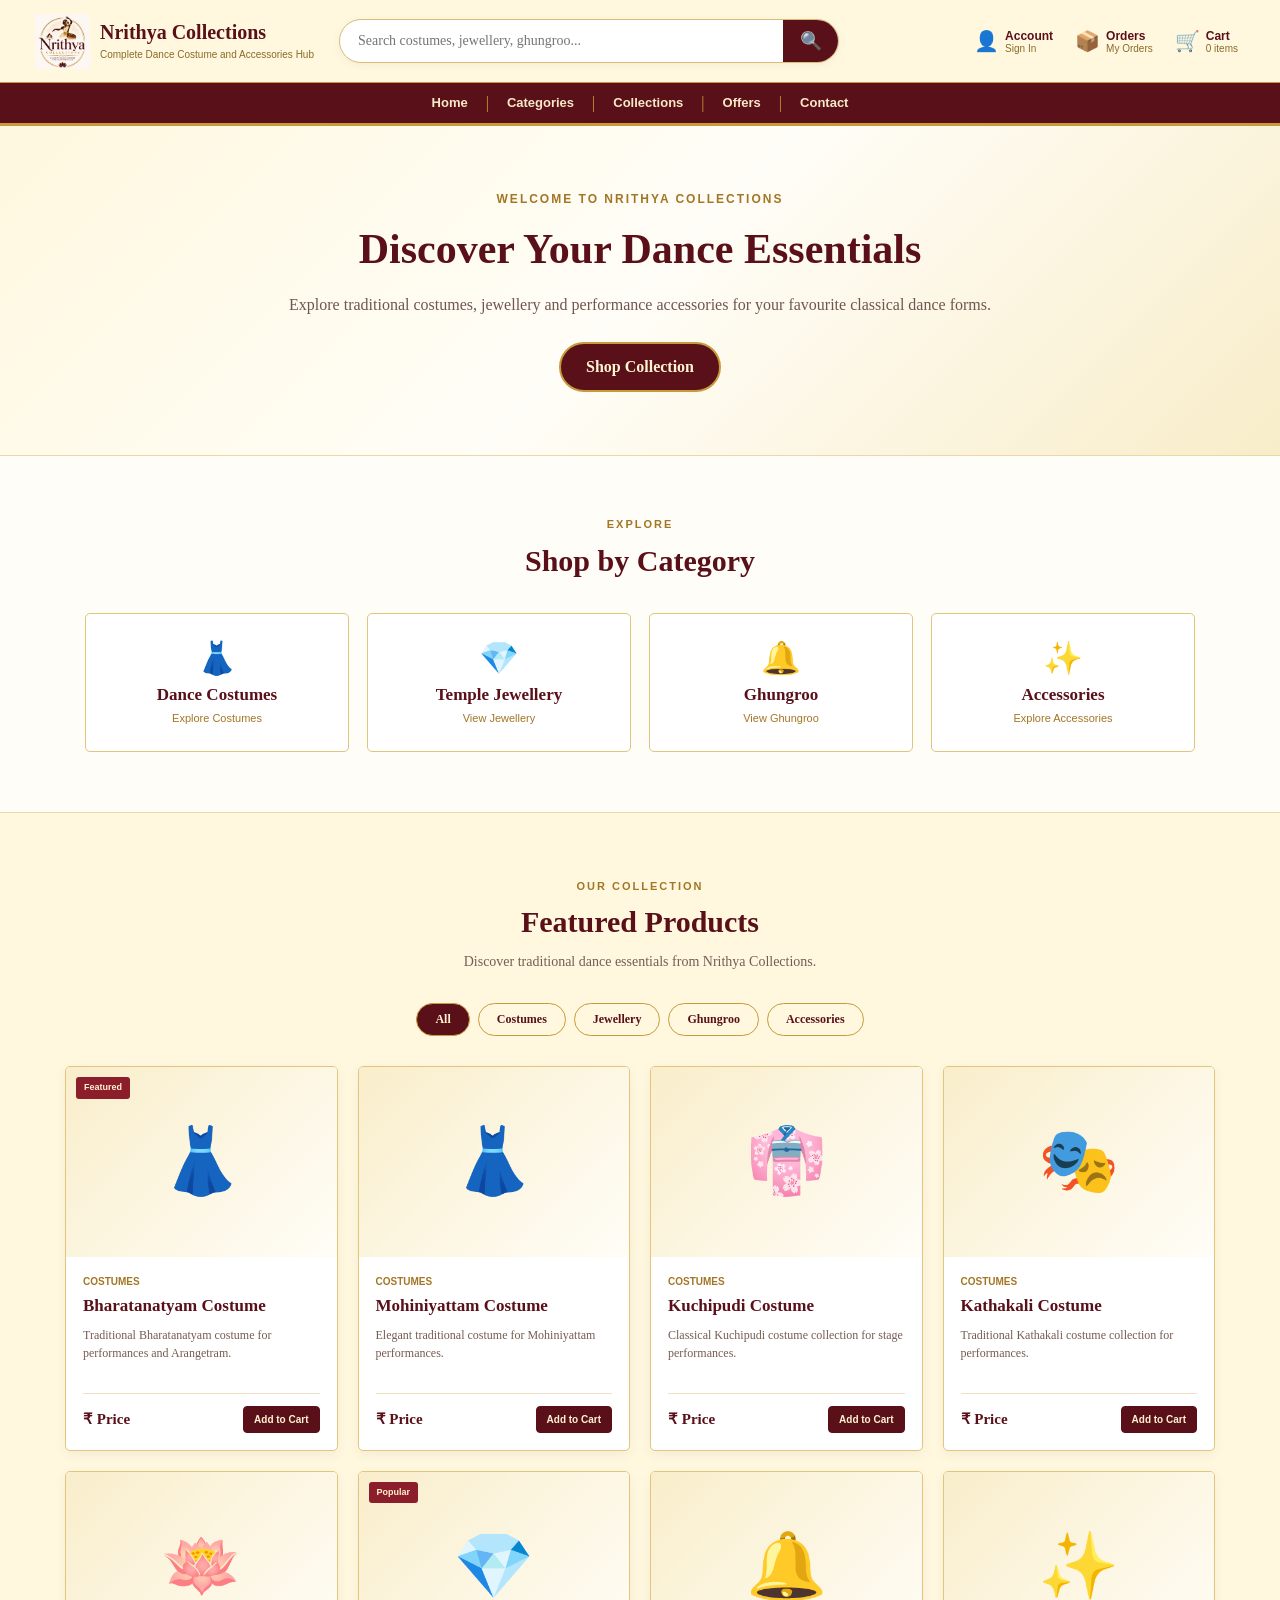
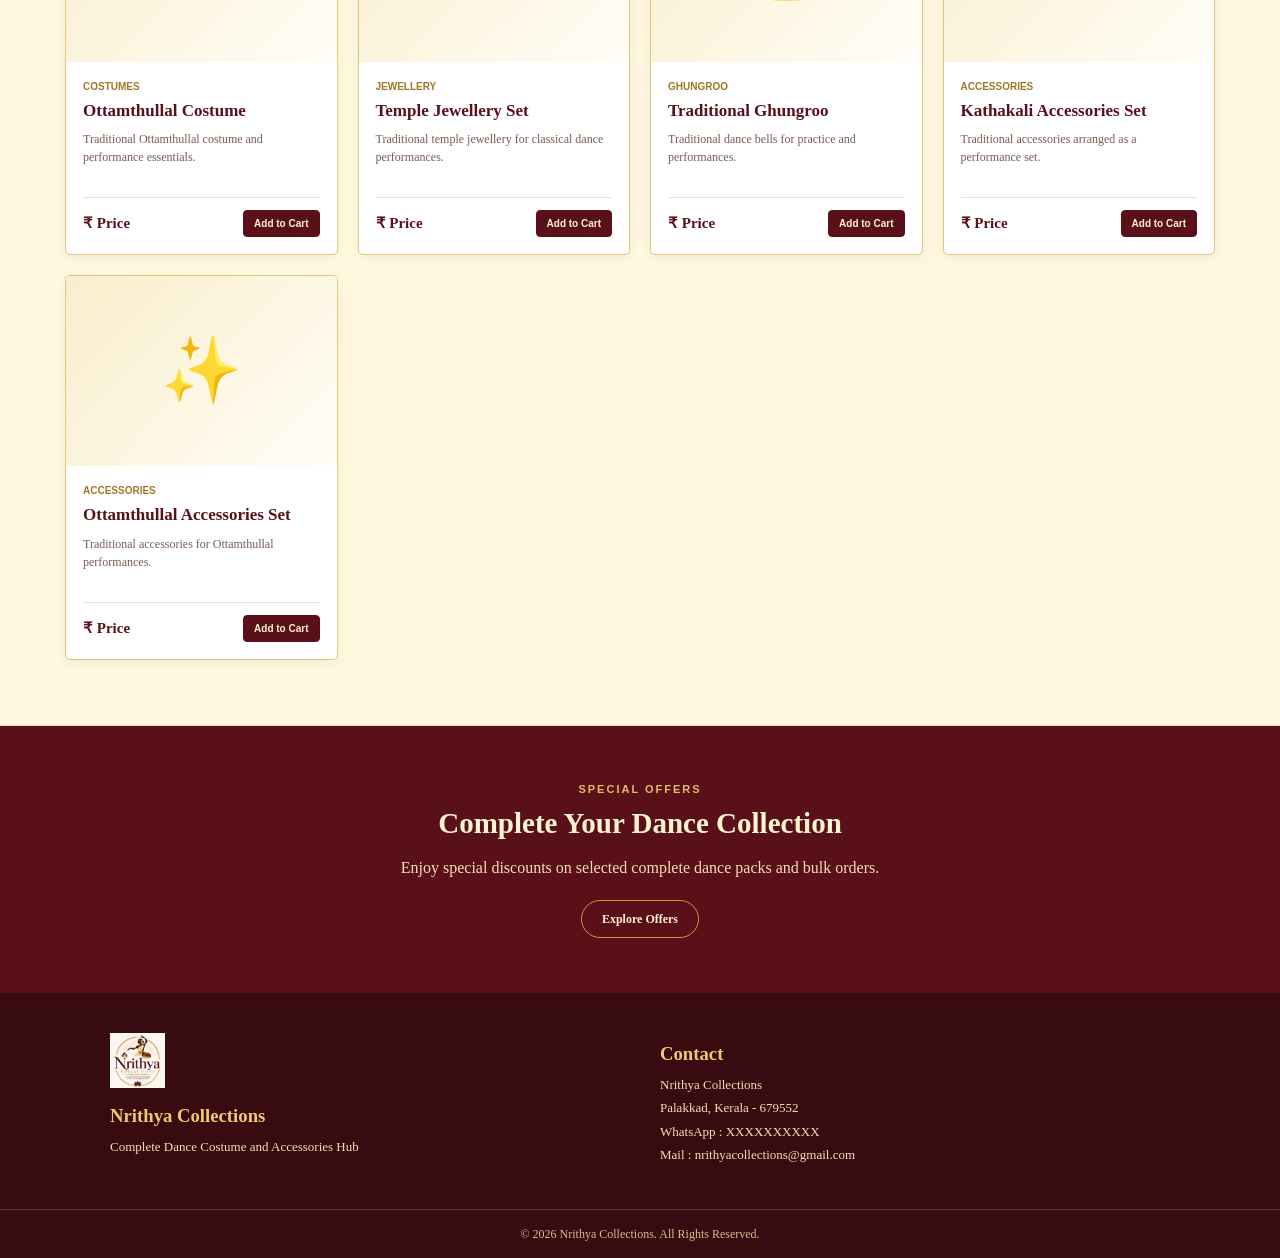
==== commit bcda79cc: "Add footer with company details and contact info Added footer section with contact information and c" ====
--- a/shop.html
+++ b/shop.html
@@ -1081,4 +1081,64 @@
 <footer>
 
     <div class="footer-content">
-        <div></div>
+
+
+        <div>
+
+            <img src="logo.png"
+                alt="Nrithya Collections Logo">
+
+            <h3>
+                Nrithya Collections
+            </h3>
+
+            <p>
+                Complete Dance Costume and
+                Accessories Hub
+            </p>
+
+        </div>
+
+
+        <div>
+
+            <h3>
+                Contact
+            </h3>
+
+            <p>
+                Nrithya Collections
+            </p>
+
+            <p>
+                Palakkad, Kerala - 679552
+            </p>
+
+            <p>
+                WhatsApp : XXXXXXXXXX
+            </p>
+
+            <p>
+                Mail : nrithyacollections@gmail.com
+            </p>
+
+        </div>
+
+    </div>
+
+
+    <div class="copyright">
+
+        © 2026 Nrithya Collections.
+        All Rights Reserved.
+
+    </div>
+
+</footer>
+
+
+<script src="shop.js"></script>
+
+</body>
+
+</html>
--- a/shop.css
+++ b/shop.css
@@ -1,7 +1,9 @@
+/* ================= GENERAL ================= */
+
 * {
-    box-sizing: border-box;
     margin: 0;
     padding: 0;
+    box-sizing: border-box;
 }
 
 html {
@@ -10,275 +12,509 @@
 
 body {
     font-family: Georgia, "Times New Roman", serif;
+
+    background: #fffdf7;
+
+    color: #3b1717;
+
+    line-height: 1.5;
+}
+
+button,
+input {
+    font-family: inherit;
+}
+
+button {
+    cursor: pointer;
+}
+
+a {
+    text-decoration: none;
+}
+
+
+/* ================= SHOP HEADER ================= */
+
+.shop-header {
     background: #fff8df;
-    color: #421414;
-}
-
-
-/* ================= HEADER ================= */
-
-.shop-header {
+
+    border-bottom: 2px solid #c79a3b;
+
+    position: sticky;
+
+    top: 0;
+
+    z-index: 1000;
+}
+
+.header-main {
+    max-width: 1250px;
+
+    margin: auto;
+
+    min-height: 82px;
+
+    padding: 12px 20px;
+
+    display: flex;
+
+    align-items: center;
+
+    gap: 25px;
+}
+
+
+/* ================= BRAND ================= */
+
+.brand {
+    display: flex;
+
+    align-items: center;
+
+    gap: 10px;
+
+    color: #5a1019;
+
+    min-width: 235px;
+}
+
+.brand img {
+    width: 55px;
+
+    height: 55px;
+
+    object-fit: contain;
+}
+
+.brand h1 {
+    font-size: 20px;
+
+    line-height: 1.2;
+}
+
+.brand span {
+    display: block;
+
+    color: #8a6a28;
+
+    font-family: Arial, sans-serif;
+
+    font-size: 10px;
+
+    margin-top: 3px;
+}
+
+
+/* ================= SEARCH ================= */
+
+.search-box {
+    flex: 1;
+
+    max-width: 500px;
+
+    height: 44px;
+
+    display: flex;
+
+    background: white;
+
+    border: 1px solid #d7bd78;
+
+    border-radius: 25px;
+
+    overflow: hidden;
+
+    box-shadow: 0 2px 8px rgba(80, 30, 20, 0.06);
+}
+
+.search-box input {
+    flex: 1;
+
+    border: none;
+
+    outline: none;
+
+    padding: 0 18px;
+
+    font-size: 14px;
+
+    color: #4a2a25;
+
+    background: transparent;
+}
+
+.search-box button {
+    width: 55px;
+
+    border: none;
+
     background: #5a1019;
-    border-bottom: 2px solid #c79a3b;
-}
-
-.shop-header-container {
-    max-width: 1200px;
+
+    color: #f8e9c5;
+
+    font-size: 18px;
+
+    transition: 0.3s;
+}
+
+.search-box button:hover {
+    background: #7a1c28;
+}
+
+
+/* ================= ACTIONS ================= */
+
+.shop-actions {
+    display: flex;
+
+    align-items: center;
+
+    gap: 8px;
+
+    margin-left: auto;
+}
+
+.action-button,
+.cart-button {
+    border: none;
+
+    background: transparent;
+
+    color: #5a1019;
+
+    display: flex;
+
+    align-items: center;
+
+    gap: 6px;
+
+    padding: 7px;
+
+    border-radius: 8px;
+
+    transition: 0.3s;
+}
+
+.action-button:hover,
+.cart-button:hover {
+    background: #f5e8bf;
+}
+
+.action-icon {
+    font-size: 20px;
+}
+
+.action-button span:last-child,
+.cart-button span:last-child {
+    text-align: left;
+
+    font-family: Arial, sans-serif;
+
+    font-size: 12px;
+
+    font-weight: bold;
+}
+
+.action-button small,
+.cart-button small {
+    display: block;
+
+    color: #8a6a28;
+
+    font-size: 10px;
+
+    font-weight: normal;
+}
+
+
+/* ================= SHOP NAVIGATION ================= */
+
+.shop-nav {
+    min-height: 42px;
+
+    display: flex;
+
+    align-items: center;
+
+    justify-content: center;
+
+    gap: 10px;
+
+    background: #5a1019;
+
+    border-top: 1px solid #c79a3b;
+
+    border-bottom: 1px solid #c79a3b;
+}
+
+.shop-nav a {
+    color: #f8e9c5;
+
+    font-family: Arial, sans-serif;
+
+    font-size: 13px;
+
+    font-weight: bold;
+
+    padding: 5px 8px;
+
+    transition: 0.3s;
+}
+
+.shop-nav a:hover {
+    color: #f1c96b;
+}
+
+.shop-nav span {
+    color: #c79a3b;
+}
+
+
+/* ================= HERO ================= */
+
+.shop-hero {
+    min-height: 330px;
+
+    display: flex;
+
+    align-items: center;
+
+    justify-content: center;
+
+    text-align: center;
+
+    padding: 50px 20px;
+
+    background:
+        linear-gradient(
+            135deg,
+            #fff8df,
+            #fffdf7,
+            #f8edc9
+        );
+
+    border-bottom: 1px solid #ead9a5;
+}
+
+.hero-content {
+    max-width: 720px;
+}
+
+.hero-label {
+    color: #a27625;
+
+    font-family: Arial, sans-serif;
+
+    font-size: 12px;
+
+    font-weight: bold;
+
+    letter-spacing: 2px;
+
+    margin-bottom: 10px;
+}
+
+.hero-content h2 {
+    color: #5a1019;
+
+    font-size: 42px;
+
+    margin-bottom: 12px;
+}
+
+.hero-content p:not(.hero-label) {
+    color: #705650;
+
+    font-size: 16px;
+
+    margin-bottom: 25px;
+}
+
+.hero-button {
+    display: inline-block;
+
+    background: #5a1019;
+
+    color: #fff3d0;
+
+    border: 2px solid #c79a3b;
+
+    border-radius: 25px;
+
+    padding: 11px 25px;
+
+    font-weight: bold;
+
+    transition: 0.3s;
+}
+
+.hero-button:hover {
+    background: #7a1c28;
+
+    transform: translateY(-2px);
+}
+
+
+/* ================= SECTION HEADING ================= */
+
+.section-heading {
+    text-align: center;
+
+    margin-bottom: 30px;
+}
+
+.section-heading p {
+    color: #a27625;
+
+    font-family: Arial, sans-serif;
+
+    font-size: 11px;
+
+    font-weight: bold;
+
+    letter-spacing: 2px;
+}
+
+.section-heading h2 {
+    color: #5a1019;
+
+    font-size: 30px;
+
+    margin: 5px 0;
+}
+
+.section-heading span {
+    color: #765c52;
+
+    font-size: 14px;
+}
+
+
+/* ================= CATEGORIES ================= */
+
+.categories {
+    max-width: 1150px;
+
     margin: auto;
 
-    min-height: 85px;
-
-    padding: 12px 20px;
-
+    padding: 60px 20px;
+}
+
+.category-container {
+    display: grid;
+
+    grid-template-columns: repeat(4, 1fr);
+
+    gap: 18px;
+}
+
+.category-card {
+    border: 1px solid #e0c57c;
+
+    background: #fff;
+
+    padding: 25px 15px;
+
+    text-align: center;
+
+    border-radius: 5px;
+
+    transition: 0.3s;
+}
+
+.category-card:hover {
+    transform: translateY(-5px);
+
+    border-color: #a27625;
+
+    box-shadow: 0 8px 20px rgba(70, 30, 20, 0.1);
+}
+
+.category-icon {
+    font-size: 32px;
+
+    margin-bottom: 8px;
+}
+
+.category-card h3 {
+    color: #5a1019;
+
+    font-size: 17px;
+
+    margin-bottom: 5px;
+}
+
+.category-card span {
+    color: #a27625;
+
+    font-family: Arial, sans-serif;
+
+    font-size: 11px;
+}
+
+
+/* ================= PRODUCTS ================= */
+
+.products-section {
+    background: #fff8df;
+
+    padding: 65px 20px;
+
+    border-top: 1px solid #ead9a5;
+
+    border-bottom: 1px solid #ead9a5;
+}
+
+.products-section > .section-heading,
+.filter-bar,
+.product-grid,
+.no-results {
+    max-width: 1150px;
+
+    margin-left: auto;
+
+    margin-right: auto;
+}
+
+
+/* ================= FILTER ================= */
+
+.filter-bar {
     display: flex;
-    align-items: center;
-
-    gap: 15px;
-}
-
-.shop-logo-link {
-    display: block;
-}
-
-.shop-logo {
-    width: 60px;
-    height: 60px;
-
-    object-fit: contain;
-}
-
-.shop-brand {
-    flex: 1;
-}
-
-.shop-brand h1 {
-    color: #f8e9c5;
-    font-size: 27px;
-}
-
-.shop-brand p {
-    color: #dfc891;
-    font-size: 13px;
-
-    margin-top: 4px;
-}
-
-
-/* ================= SEARCH ================= */
-
-.shop-actions {
-    max-width: 1200px;
-
-    margin: 22px auto 0;
-
-    padding: 0 20px;
-
-    display: flex;
-
-    gap: 12px;
-}
-
-.search-container {
-    flex: 1;
-
-    display: flex;
-
-    background: white;
-
-    border: 1px solid #ddc98e;
-
-    border-radius: 25px;
-
-    overflow: hidden;
-}
-
-.search-container input {
-    flex: 1;
-
-    border: none;
-
-    outline: none;
-
-    padding: 13px 18px;
-
-    font-family: Georgia, serif;
-
-    font-size: 14px;
-}
-
-.search-container button {
-    border: none;
-
+
+    justify-content: center;
+
+    gap: 8px;
+
+    flex-wrap: wrap;
+
+    margin-bottom: 30px;
+}
+
+.filter-button {
+    background: transparent;
+
+    color: #5a1019;
+
+    border: 1px solid #c79a3b;
+
+    padding: 8px 18px;
+
+    border-radius: 20px;
+
+    font-size: 12px;
+
+    font-weight: bold;
+
+    transition: 0.3s;
+}
+
+.filter-button:hover,
+.filter-button.active {
     background: #5a1019;
 
-    color: #f8e9c5;
-
-    padding: 0 20px;
-
-    font-family: Georgia, serif;
-
-    font-weight: bold;
-
-    cursor: pointer;
-}
-
-.action-buttons {
-    display: flex;
-
-    gap: 8px;
-}
-
-.action-buttons button {
-    border: 1px solid #d5bd7d;
-
-    background: #fffdf5;
-
-    color: #5a1019;
-
-    padding: 10px 15px;
-
-    border-radius: 22px;
-
-    font-family: Georgia, serif;
-
-    font-weight: bold;
-
-    cursor: pointer;
-}
-
-.action-buttons button:hover {
-    background: #5a1019;
-
-    color: #f8e9c5;
-}
-
-#cartCount {
-    display: inline-flex;
-
-    align-items: center;
-
-    justify-content: center;
-
-    min-width: 20px;
-
-    height: 20px;
-
-    margin-left: 4px;
-
-    border-radius: 50%;
-
-    background: #c79a3b;
-
-    color: #421414;
-
-    font-size: 11px;
-}
-
-
-/* ================= INTRO ================= */
-
-.shop-intro {
-    text-align: center;
-
-    padding: 28px 15px 20px;
-}
-
-.shop-label {
-    color: #9a7b32;
-
-    font-size: 11px;
-
-    letter-spacing: 2px;
-
-    font-weight: bold;
-
-    margin-bottom: 7px;
-}
-
-.shop-intro h2 {
-    color: #5a1019;
-
-    font-size: 29px;
-
-    margin-bottom: 7px;
-}
-
-.shop-intro p:last-child {
-    color: #806d65;
-
-    font-size: 14px;
-}
-
-
-/* ================= PRODUCTS ================= */
-
-.products-section {
-    max-width: 1250px;
-
-    margin: auto;
-
-    padding: 0 20px 60px;
-}
-
-.products-heading {
-    text-align: center;
-
-    margin-bottom: 18px;
-}
-
-.products-heading h2 {
-    color: #5a1019;
-
-    font-size: 31px;
-
-    margin-bottom: 7px;
-}
-
-.products-heading p {
-    color: #806d65;
-
-    font-size: 14px;
-}
-
-
-/* ================= CATEGORIES ================= */
-
-.category-section {
-    display: flex;
-
-    justify-content: center;
-
-    flex-wrap: wrap;
-
-    gap: 8px;
-
-    margin-bottom: 30px;
-}
-
-.category-button {
-    border: 1px solid #d9c28a;
-
-    background: #fffaf0;
-
-    color: #5a1019;
-
-    padding: 8px 20px;
-
-    border-radius: 22px;
-
-    font-family: Georgia, serif;
-
-    font-weight: bold;
-
-    cursor: pointer;
-}
-
-.category-button.active {
-    background: #5a1019;
-
-    color: #f8e9c5;
-
-    border-color: #5a1019;
+    color: #fff3d0;
 }
 
 
@@ -287,86 +523,56 @@
 .product-grid {
     display: grid;
 
-    grid-template-columns:
-        repeat(3, 1fr);
-
-    gap: 21px;
+    grid-template-columns: repeat(4, 1fr);
+
+    gap: 20px;
 }
 
 
 /* ================= PRODUCT CARD ================= */
 
 .product-card {
+    background: #fff;
+
+    border: 1px solid #e1c67c;
+
+    border-radius: 5px;
+
+    overflow: hidden;
+
+    transition: 0.3s;
+
+    box-shadow: 0 4px 12px rgba(70, 30, 20, 0.06);
+}
+
+.product-card:hover {
+    transform: translateY(-5px);
+
+    box-shadow: 0 10px 22px rgba(70, 30, 20, 0.12);
+}
+
+.product-image {
+    height: 190px;
+
     position: relative;
 
-    background: white;
-
-    border: 1px solid #e3d5ae;
-
-    border-radius: 5px;
-
-    overflow: hidden;
-
-    box-shadow:
-        0 3px 9px rgba(60, 20, 10, 0.08);
-
-    transition: 0.3s;
-}
-
-.product-card:hover {
-    transform: translateY(-4px);
-
-    box-shadow:
-        0 8px 18px rgba(60, 20, 10, 0.14);
-}
-
-
-/* ================= PRODUCT IMAGE ================= */
-
-/*
-    ONLY THE IMAGE DISPLAY IS ADDED HERE.
-    These paths point to your GitHub images folder.
-*/
-
-.product-image {
-    width: 100%;
-
-    height: 200px;
-
-    background: #fff8df;
+    background:
+        linear-gradient(
+            135deg,
+            #f9eecb,
+            #fffdf7
+        );
 
     display: flex;
 
     align-items: center;
 
     justify-content: center;
-
-    overflow: hidden;
-}
-
-
-/* Actual uploaded product image */
-
-.product-image img {
-    width: 100%;
-
-    height: 100%;
-
-    object-fit: contain;
-
-    padding: 10px;
-
-    display: block;
-
-    transition: transform 0.3s ease;
-}
-
-.product-card:hover .product-image img {
-    transform: scale(1.04);
-}
-
-
-/* ================= BADGE ================= */
+}
+
+.placeholder-image {
+    font-size: 65px;
+}
 
 .product-badge {
     position: absolute;
@@ -375,339 +581,196 @@
 
     left: 10px;
 
-    z-index: 2;
-
-    background: #8b1d2c;
-
-    color: #fff3d2;
-
-    padding: 6px 9px;
+    background: #8c1d2b;
+
+    color: #fff3d0;
+
+    padding: 4px 8px;
 
     border-radius: 3px;
 
+    font-family: Arial, sans-serif;
+
+    font-size: 9px;
+
+    font-weight: bold;
+}
+
+.product-info {
+    padding: 17px;
+}
+
+.product-category {
+    color: #a27625;
+
+    font-family: Arial, sans-serif;
+
     font-size: 10px;
 
     font-weight: bold;
-}
-
-
-/* ================= DETAILS ================= */
-
-.product-details {
-    padding: 17px;
-}
-
-.product-category {
-    color: #9a8550;
+
+    text-transform: uppercase;
+}
+
+.product-info h3 {
+    color: #5a1019;
+
+    font-size: 17px;
+
+    margin: 4px 0 7px;
+}
+
+.product-description {
+    color: #765c52;
+
+    font-size: 12px;
+
+    min-height: 55px;
+}
+
+.product-bottom {
+    display: flex;
+
+    align-items: center;
+
+    justify-content: space-between;
+
+    gap: 8px;
+
+    margin-top: 12px;
+
+    padding-top: 12px;
+
+    border-top: 1px solid #eee1c2;
+}
+
+.price {
+    color: #5a1019;
+
+    font-size: 15px;
+
+    font-weight: bold;
+}
+
+.add-cart {
+    border: 1px solid #5a1019;
+
+    background: #5a1019;
+
+    color: #fff3d0;
+
+    padding: 7px 10px;
+
+    border-radius: 4px;
+
+    font-family: Arial, sans-serif;
 
     font-size: 10px;
 
     font-weight: bold;
 
-    text-transform: uppercase;
-
-    margin-bottom: 7px;
-}
-
-.product-details h3 {
-    color: #5a1019;
-
-    font-size: 18px;
-
-    margin-bottom: 7px;
-}
-
-.product-description {
-    color: #806d65;
-
-    font-size: 13px;
-
-    line-height: 1.45;
-
-    min-height: 39px;
-}
-
-
-/* ================= PRICE ================= */
-
-.product-bottom {
-    margin-top: 16px;
-
-    padding-top: 12px;
-
-    border-top: 1px solid #eee2c5;
-
-    display: flex;
-
-    align-items: center;
-
-    justify-content: space-between;
-}
-
-.product-price {
-    color: #5a1019;
-
-    font-size: 17px;
-
-    font-weight: bold;
-}
-
-.add-cart-button {
-    border: none;
-
+    transition: 0.3s;
+}
+
+.add-cart:hover {
+    background: #7a1c28;
+}
+
+
+/* ================= NO RESULTS ================= */
+
+.no-results {
+    display: none;
+
+    text-align: center;
+
+    padding: 40px;
+
+    color: #765c52;
+}
+
+.no-results h3 {
+    color: #5a1019;
+
+    margin-bottom: 5px;
+}
+
+
+/* ================= OFFERS ================= */
+
+.shop-offers {
     background: #5a1019;
 
-    color: #fff4d6;
-
-    padding: 9px 12px;
-
-    border-radius: 5px;
-
-    font-family: Georgia, serif;
+    color: #f8e9c5;
+
+    padding: 55px 20px;
+
+    text-align: center;
+}
+
+.shop-offers div {
+    max-width: 750px;
+
+    margin: auto;
+}
+
+.shop-offers p {
+    color: #e1bd65;
+
+    font-family: Arial, sans-serif;
 
     font-size: 11px;
 
     font-weight: bold;
 
-    cursor: pointer;
-}
-
-.add-cart-button:hover {
-    background: #7a1b27;
-}
-
-
-/* ================= NO PRODUCTS ================= */
-
-.no-products {
+    letter-spacing: 2px;
+}
+
+.shop-offers h2 {
+    color: #fff3d0;
+
+    font-size: 29px;
+
+    margin: 5px 0 10px;
+}
+
+.shop-offers span {
+    display: block;
+
+    color: #f5dfb2;
+
+    margin-bottom: 20px;
+}
+
+.shop-offers a {
+    display: inline-block;
+
+    border: 1px solid #c79a3b;
+
+    color: #fff3d0;
+
+    padding: 9px 20px;
+
+    border-radius: 20px;
+
+    font-size: 12px;
+
+    font-weight: bold;
+}
+
+
+/* ================= MODALS ================= */
+
+.modal {
     display: none;
 
-    text-align: center;
-
-    padding: 40px;
-
-    color: #806d65;
-}
-
-
-/* ================= CART ================= */
-
-.cart-overlay {
     position: fixed;
 
     inset: 0;
 
-    background: rgba(40, 10, 10, 0.45);
-
-    z-index: 1000;
-
-    display: none;
-}
-
-.cart-overlay.show {
-    display: block;
-}
-
-.cart-panel {
-    position: fixed;
-
-    top: 0;
-
-    right: -420px;
-
-    width: 400px;
-
-    max-width: 90%;
-
-    height: 100vh;
-
-    background: #fffdf7;
-
-    z-index: 1100;
-
-    transition: 0.3s;
-
-    display: flex;
-
-    flex-direction: column;
-
-    box-shadow:
-        -5px 0 20px rgba(40, 10, 10, 0.2);
-}
-
-.cart-panel.open {
-    right: 0;
-}
-
-.cart-header {
-    background: #5a1019;
-
-    color: #f8e9c5;
-
-    padding: 18px;
-
-    display: flex;
-
-    justify-content: space-between;
-
-    align-items: center;
-}
-
-.close-button {
-    border: none;
-
-    background: transparent;
-
-    color: #f8e9c5;
-
-    font-size: 25px;
-
-    cursor: pointer;
-}
-
-.cart-items {
-    flex: 1;
-
-    overflow-y: auto;
-
-    padding: 15px;
-}
-
-.cart-item {
-    display: flex;
-
-    gap: 10px;
-
-    padding: 12px 0;
-
-    border-bottom: 1px solid #eadfca;
-}
-
-.cart-item-image {
-    width: 65px;
-
-    height: 65px;
-
-    background: #fff8df;
-
-    overflow: hidden;
-}
-
-.cart-item-image img {
-    width: 100%;
-
-    height: 100%;
-
-    object-fit: contain;
-}
-
-.cart-item-info {
-    flex: 1;
-}
-
-.cart-item-info h4 {
-    font-size: 13px;
-
-    color: #5a1019;
-}
-
-.cart-item-info p {
-    font-size: 12px;
-
-    color: #806d65;
-
-    margin-top: 4px;
-}
-
-.quantity-controls {
-    display: flex;
-
-    align-items: center;
-
-    gap: 8px;
-
-    margin-top: 7px;
-}
-
-.quantity-controls button {
-    width: 23px;
-
-    height: 23px;
-
-    border: 1px solid #d5bd7d;
-
-    background: #fffaf0;
-
-    border-radius: 50%;
-
-    cursor: pointer;
-}
-
-.remove-item {
-    border: none;
-
-    background: none;
-
-    color: #8b1d2c;
-
-    font-size: 11px;
-
-    cursor: pointer;
-
-    margin-top: 5px;
-}
-
-.cart-bottom {
-    padding: 18px;
-
-    border-top: 1px solid #eadfca;
-}
-
-.cart-total {
-    display: flex;
-
-    justify-content: space-between;
-
-    color: #5a1019;
-
-    font-size: 18px;
-
-    margin-bottom: 15px;
-}
-
-.checkout-button {
-    width: 100%;
-
-    border: none;
-
-    background: #5a1019;
-
-    color: #fff4d6;
-
-    padding: 12px;
-
-    border-radius: 5px;
-
-    font-family: Georgia, serif;
-
-    font-weight: bold;
-
-    cursor: pointer;
-}
-
-
-/* ================= MODALS ================= */
-
-.modal {
-    position: fixed;
-
-    inset: 0;
-
-    background: rgba(30, 10, 10, 0.5);
-
     z-index: 2000;
 
-    display: none;
+    background: rgba(30, 5, 5, 0.65);
 
     align-items: center;
 
@@ -721,269 +784,392 @@
 }
 
 .modal-box {
+    width: 100%;
+
+    max-width: 400px;
+
+    max-height: 90vh;
+
+    overflow-y: auto;
+
+    background: #fffdf7;
+
+    border: 2px solid #c79a3b;
+
+    border-radius: 8px;
+
+    padding: 30px;
+
     position: relative;
 
-    width: 420px;
-
-    max-width: 100%;
-
-    background: #fffdf7;
-
-    padding: 30px;
-
-    border-radius: 7px;
-}
-
-.modal-close {
+    text-align: center;
+
+    box-shadow: 0 15px 40px rgba(0, 0, 0, 0.25);
+}
+
+.close-button {
     position: absolute;
 
-    top: 10px;
-
-    right: 15px;
+    top: 8px;
+
+    right: 12px;
 
     border: none;
 
-    background: none;
-
-    font-size: 25px;
-
-    color: #5a1019;
-
-    cursor: pointer;
-}
-
-.modal-label {
-    color: #9a7b32;
-
-    font-size: 10px;
-
-    letter-spacing: 2px;
-
-    font-weight: bold;
+    background: transparent;
+
+    color: #5a1019;
+
+    font-size: 28px;
+}
+
+.modal-icon {
+    font-size: 35px;
+
+    margin-bottom: 5px;
 }
 
 .modal-box h2 {
     color: #5a1019;
 
-    margin: 7px 0 18px;
-}
-
-.modal-box form {
+    margin-bottom: 8px;
+}
+
+.modal-box > p {
+    color: #765c52;
+
+    font-size: 13px;
+
+    margin-bottom: 18px;
+}
+
+.modal-box input {
+    display: block;
+
+    width: 100%;
+
+    border: 1px solid #d6bd7b;
+
+    padding: 11px;
+
+    margin-bottom: 10px;
+
+    border-radius: 4px;
+
+    outline: none;
+}
+
+.modal-box input:focus {
+    border-color: #8c1d2b;
+}
+
+.primary-button,
+.secondary-button {
+    width: 100%;
+
+    padding: 11px;
+
+    border-radius: 4px;
+
+    font-weight: bold;
+
+    margin-top: 7px;
+}
+
+.primary-button {
+    border: 1px solid #5a1019;
+
+    background: #5a1019;
+
+    color: #fff3d0;
+}
+
+.secondary-button {
+    border: 1px solid #c79a3b;
+
+    background: #fff8df;
+
+    color: #5a1019;
+}
+
+.or {
+    color: #a27625;
+
+    font-size: 11px;
+
+    margin: 12px 0 4px;
+}
+
+
+/* ================= EMPTY STATE ================= */
+
+.empty-state {
+    padding: 25px 10px;
+
+    color: #765c52;
+}
+
+.empty-state > div {
+    font-size: 38px;
+
+    margin-bottom: 8px;
+}
+
+.empty-state h3 {
+    color: #5a1019;
+
+    margin-bottom: 5px;
+}
+
+.empty-state p {
+    font-size: 13px;
+}
+
+
+/* ================= CART ================= */
+
+.cart-box {
+    max-width: 500px;
+}
+
+.cart-product {
     display: flex;
 
-    flex-direction: column;
+    align-items: center;
+
+    justify-content: space-between;
 
     gap: 10px;
-}
-
-.modal-box input {
-    padding: 12px;
-
-    border: 1px solid #ddcda8;
-
-    border-radius: 5px;
-
-    outline: none;
-
-    font-family: Georgia, serif;
-}
-
-.modal-button {
+
+    border-bottom: 1px solid #ead9a5;
+
+    padding: 12px 0;
+
+    text-align: left;
+}
+
+.cart-product h4 {
+    color: #5a1019;
+
+    font-size: 14px;
+}
+
+.cart-product p {
+    color: #765c52;
+
+    font-size: 12px;
+}
+
+.remove-cart {
     border: none;
 
-    background: #5a1019;
-
-    color: #fff4d6;
-
-    padding: 12px;
-
-    border-radius: 5px;
-
-    font-family: Georgia, serif;
-
-    font-weight: bold;
-
-    cursor: pointer;
-}
-
-.switch-text {
+    background: transparent;
+
+    color: #9a2634;
+
+    font-size: 12px;
+}
+
+.cart-total {
+    color: #5a1019;
+
+    font-size: 17px;
+
+    font-weight: bold;
+
+    text-align: right;
+
+    padding: 15px 0;
+}
+
+
+/* ================= FOOTER ================= */
+
+footer {
+    background: #380b11;
+
+    color: #f5dfb2;
+}
+
+.footer-content {
+    max-width: 1100px;
+
+    margin: auto;
+
+    padding: 40px 20px;
+
+    display: grid;
+
+    grid-template-columns: 1fr 1fr;
+
+    gap: 40px;
+}
+
+.footer-content img {
+    width: 55px;
+
+    height: 55px;
+
+    object-fit: contain;
+}
+
+.footer-content h3 {
+    color: #f1c96b;
+
+    margin: 7px 0;
+}
+
+.footer-content p {
+    font-size: 13px;
+
+    margin-bottom: 4px;
+}
+
+.copyright {
     text-align: center;
 
-    color: #806d65;
+    border-top: 1px solid rgba(199, 154, 59, 0.3);
+
+    padding: 15px;
+
+    color: #d9bd86;
 
     font-size: 12px;
-
-    margin-top: 15px;
-}
-
-.text-button {
-    border: none;
-
-    background: none;
-
-    color: #8b1d2c;
-
-    font-family: Georgia, serif;
-
-    font-weight: bold;
-
-    cursor: pointer;
-}
-
-.hidden {
-    display: none;
-}
-
-
-/* ================= ORDERS ================= */
-
-.empty-orders {
-    text-align: center;
-
-    padding: 25px;
-
-    color: #806d65;
-}
-
-.empty-icon {
-    font-size: 38px;
-
-    margin-bottom: 8px;
-}
-
-.order-card {
-    border: 1px solid #e3d5ae;
-
-    padding: 13px;
-
-    margin-bottom: 10px;
-
-    background: #fff8df;
-
-    border-radius: 5px;
-}
-
-.order-card h3 {
-    color: #5a1019;
-
-    font-size: 15px;
-}
-
-.order-card p {
-    color: #806d65;
-
-    font-size: 12px;
-
-    margin-top: 5px;
-}
-
-
-/* ================= TOAST ================= */
-
-.toast {
-    position: fixed;
-
-    bottom: 20px;
-
-    left: 50%;
-
-    transform: translate(-50%, 70px);
-
-    background: #5a1019;
-
-    color: #f8e9c5;
-
-    padding: 11px 18px;
-
-    border-radius: 22px;
-
-    opacity: 0;
-
-    transition: 0.3s;
-
-    z-index: 3000;
-
-    font-size: 12px;
-}
-
-.toast.show {
-    opacity: 1;
-
-    transform: translate(-50%, 0);
-}
-
-
-/* ================= FOOTER ================= */
-
-.shop-footer {
-    background: #5a1019;
-
-    border-top: 2px solid #c79a3b;
-
-    color: #f8e9c5;
-
-    padding: 28px 20px;
-
-    display: flex;
-
-    justify-content: space-around;
-
-    gap: 30px;
-}
-
-.shop-footer h3 {
-    color: #f4dfaa;
-
-    margin-bottom: 7px;
-}
-
-.shop-footer p {
-    color: #dfc891;
-
-    font-size: 12px;
-
-    line-height: 1.6;
+}
+
+
+/* ================= TABLET ================= */
+
+@media (max-width: 1000px) {
+
+    .header-main {
+        flex-wrap: wrap;
+    }
+
+    .brand {
+        min-width: auto;
+    }
+
+    .search-box {
+        order: 3;
+
+        flex-basis: 100%;
+
+        max-width: none;
+    }
+
+    .shop-actions {
+        margin-left: auto;
+    }
+
+    .product-grid {
+        grid-template-columns: repeat(3, 1fr);
+    }
+
+    .category-container {
+        grid-template-columns: repeat(2, 1fr);
+    }
+
 }
 
 
 /* ================= MOBILE ================= */
 
-@media (max-width: 850px) {
-
-    .product-grid {
-        grid-template-columns:
-            repeat(2, 1fr);
-    }
-
-}
-
-
 @media (max-width: 650px) {
 
-    .shop-header-container {
-        padding: 10px 15px;
-    }
-
-    .shop-logo {
-        width: 50px;
-
-        height: 50px;
-    }
-
-    .shop-brand h1 {
-        font-size: 20px;
-    }
-
-    .shop-brand p {
+    .shop-header {
+        position: relative;
+    }
+
+    .header-main {
+        padding: 12px;
+
+        gap: 10px;
+    }
+
+    .brand {
+        flex: 1;
+    }
+
+    .brand img {
+        width: 45px;
+
+        height: 45px;
+    }
+
+    .brand h1 {
+        font-size: 16px;
+    }
+
+    .brand span {
+        font-size: 8px;
+    }
+
+    .shop-actions {
+        gap: 2px;
+    }
+
+    .action-button span:last-child,
+    .cart-button span:last-child {
+        display: none;
+    }
+
+    .action-icon {
+        font-size: 19px;
+    }
+
+    .search-box {
+        order: 3;
+    }
+
+
+    .shop-nav {
+        gap: 3px;
+
+        flex-wrap: wrap;
+
+        padding: 5px;
+    }
+
+    .shop-nav a {
         font-size: 10px;
-    }
-
-    .shop-actions {
-        flex-direction: column;
-    }
-
-    .action-buttons {
-        justify-content: center;
+
+        padding: 4px;
+    }
+
+
+    .shop-hero {
+        min-height: 300px;
+
+        padding: 40px 20px;
+    }
+
+    .hero-content h2 {
+        font-size: 30px;
+    }
+
+
+    .categories {
+        padding: 45px 15px;
+    }
+
+    .category-container {
+        grid-template-columns: repeat(2, 1fr);
+
+        gap: 10px;
+    }
+
+    .category-card {
+        padding: 18px 8px;
+    }
+
+    .category-card h3 {
+        font-size: 14px;
+    }
+
+
+    .products-section {
+        padding: 45px 15px;
     }
 
     .product-grid {
@@ -991,33 +1177,19 @@
     }
 
     .product-image {
-        height: 240px;
-    }
-
-    .shop-footer {
-        flex-direction: column;
-
-        text-align: center;
-    }
-
-}
-
-
-@media (max-width: 400px) {
-
-    .action-buttons button {
-        padding: 9px 8px;
-
-        font-size: 10px;
-    }
-
-    .category-button {
-        padding: 7px 13px;
-
-        font-size: 11px;
-    }
-
-}
+        height: 210px;
+    }
+
+
+    .footer-content {
+        grid-template-columns: 1fr;
+
+        padding: 35px 20px;
+
+        gap: 25px;
+    }
+
+    }   
 
     
 
